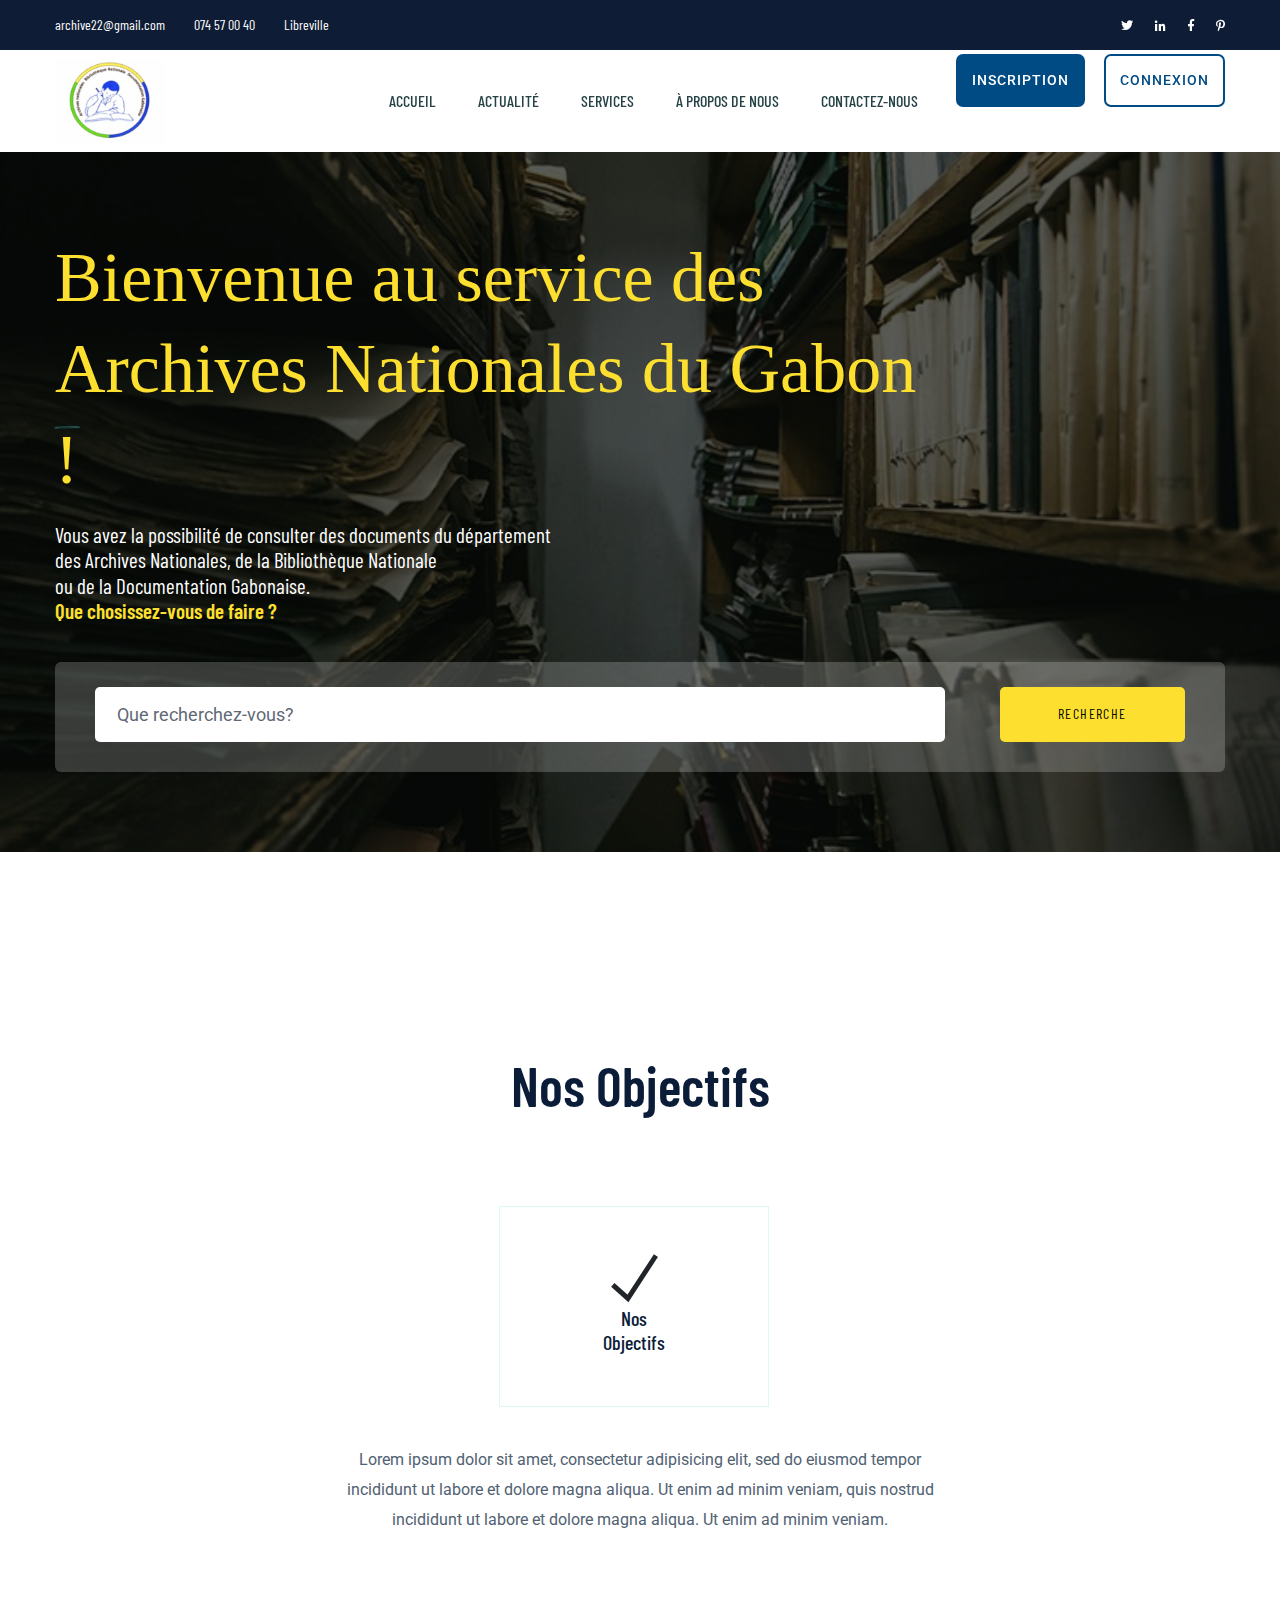
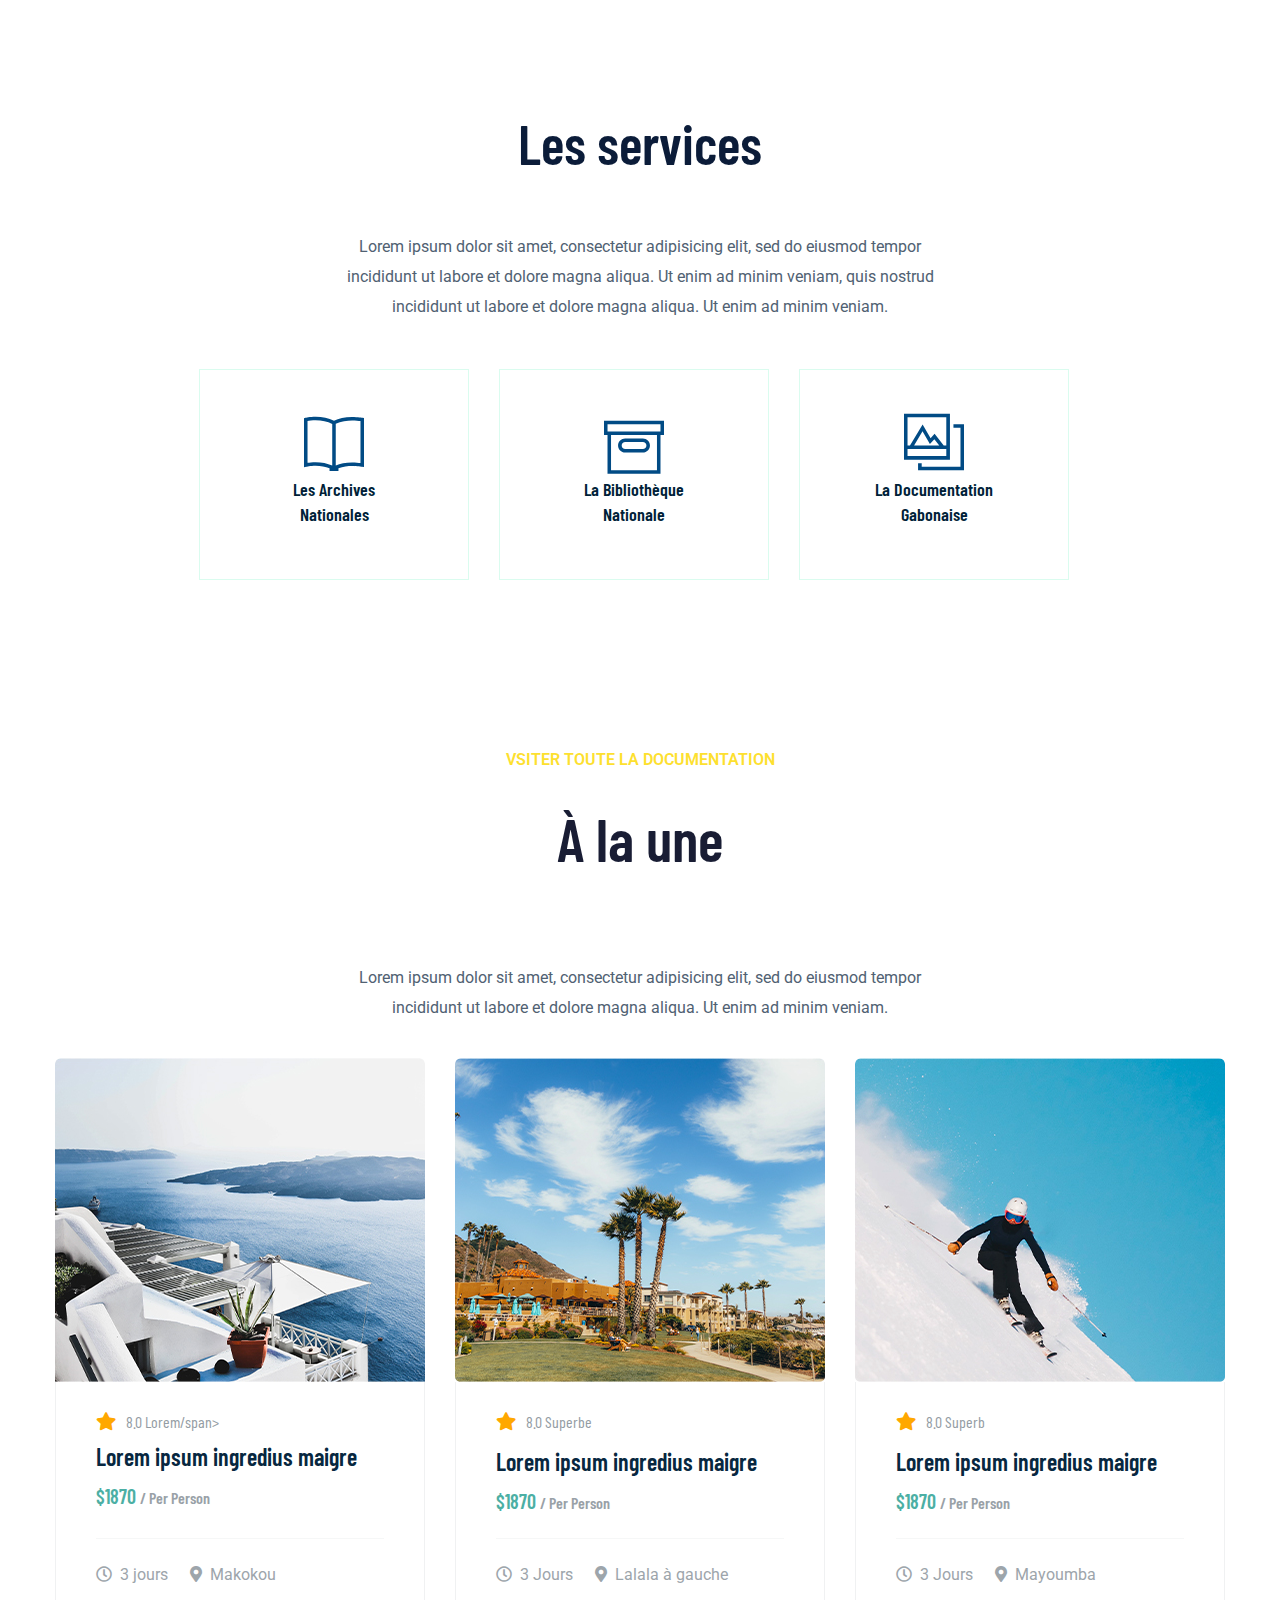
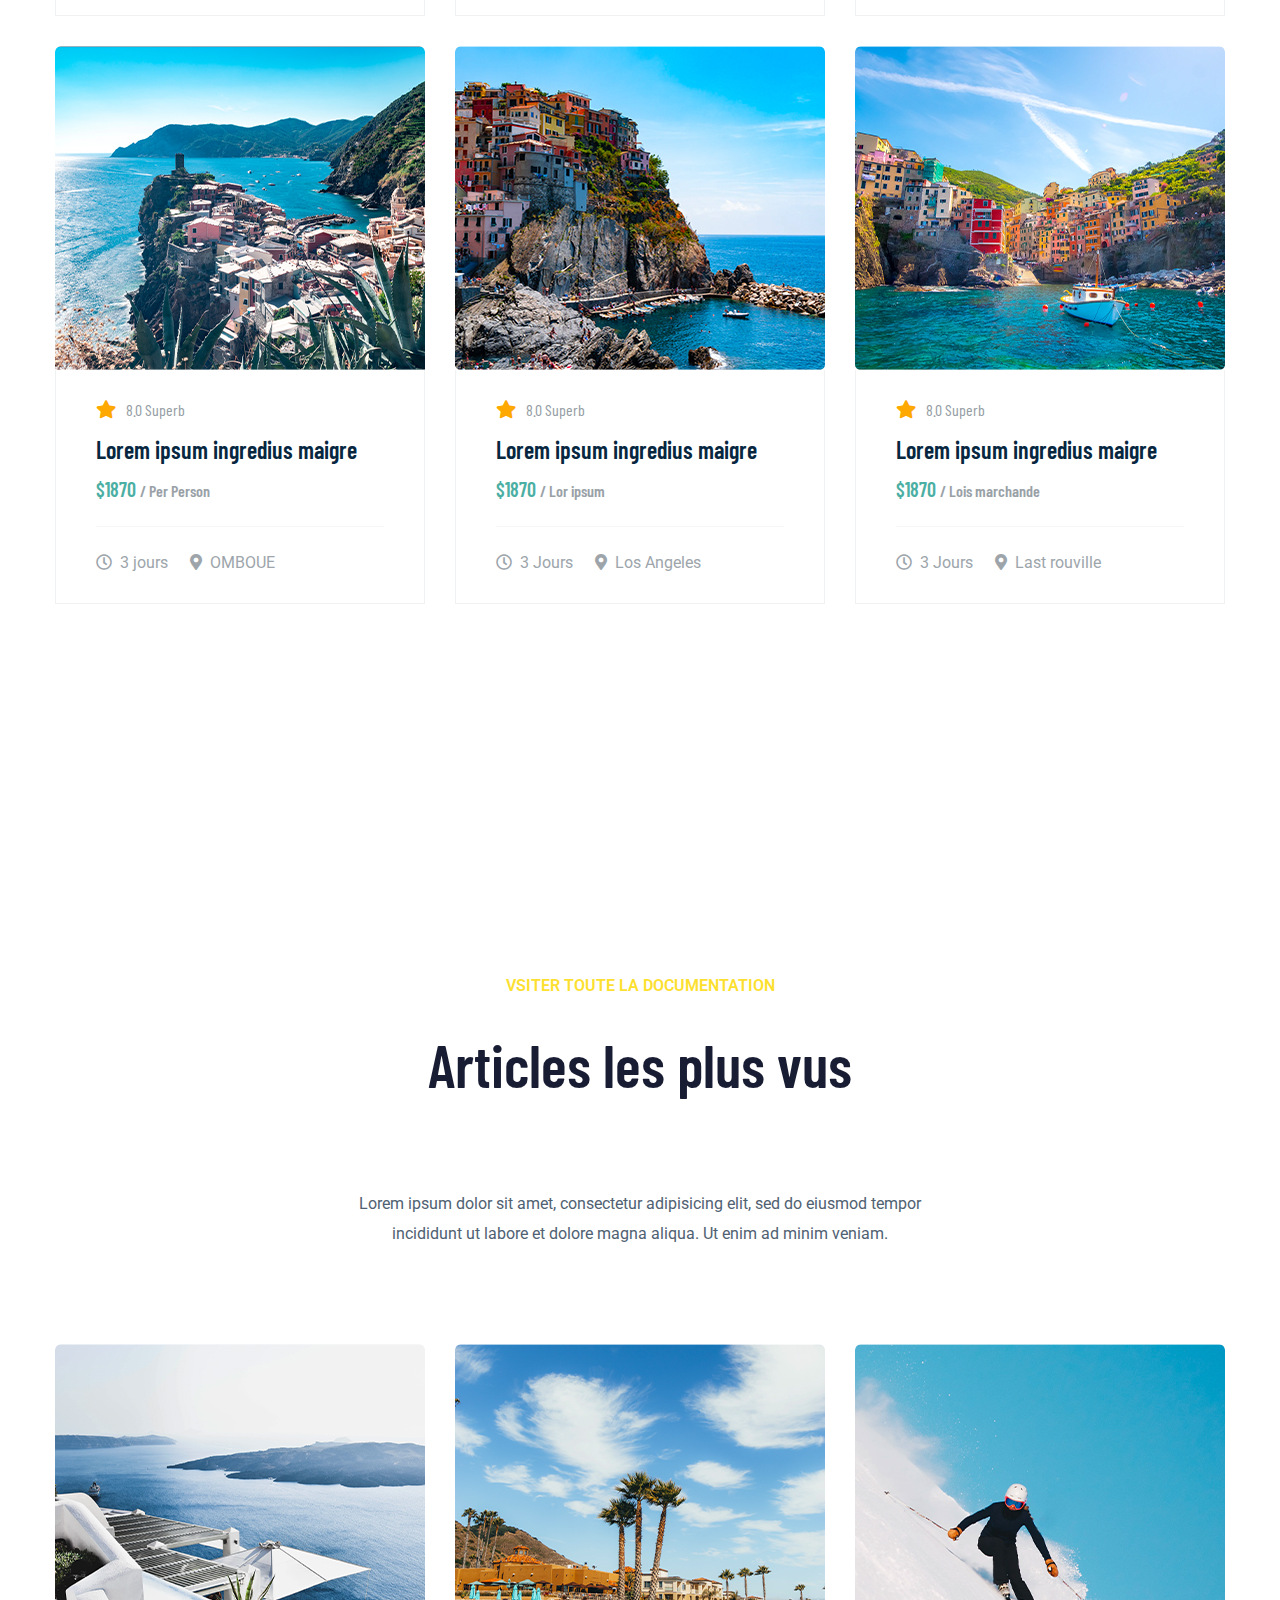
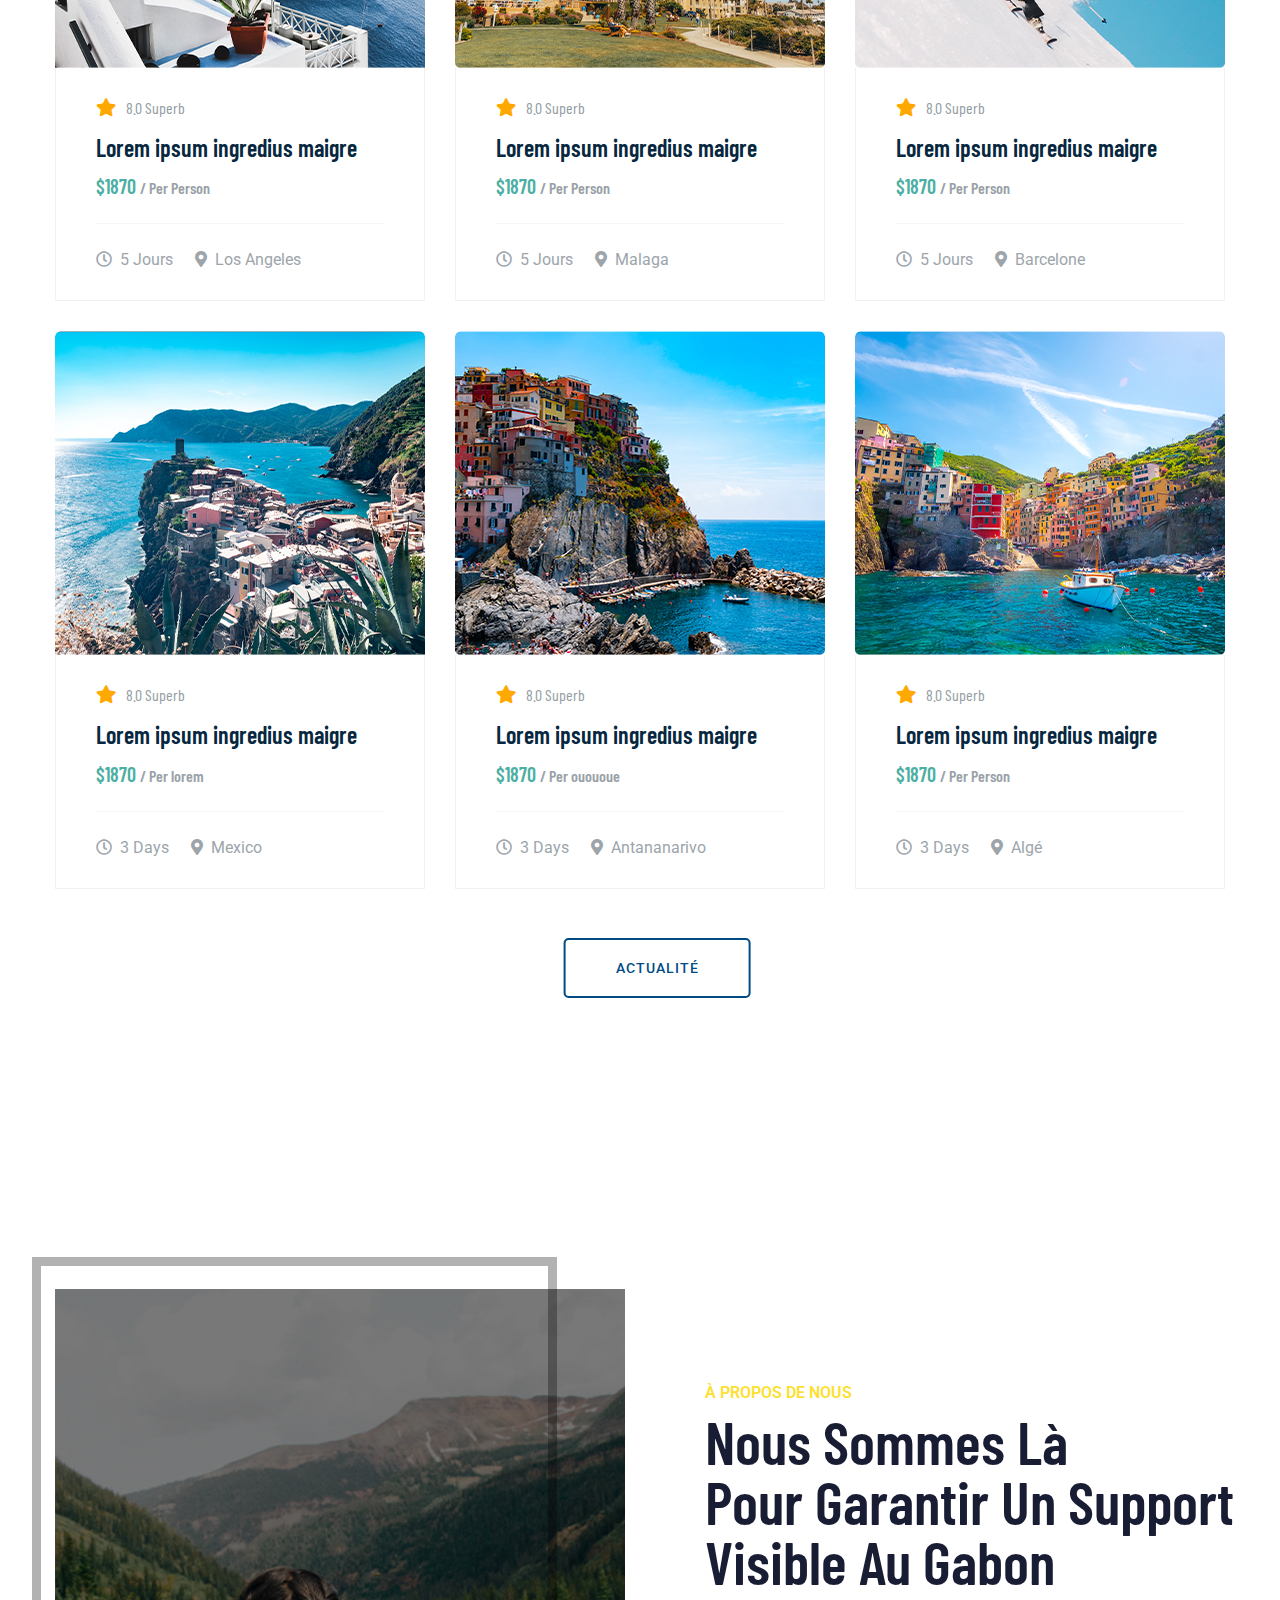
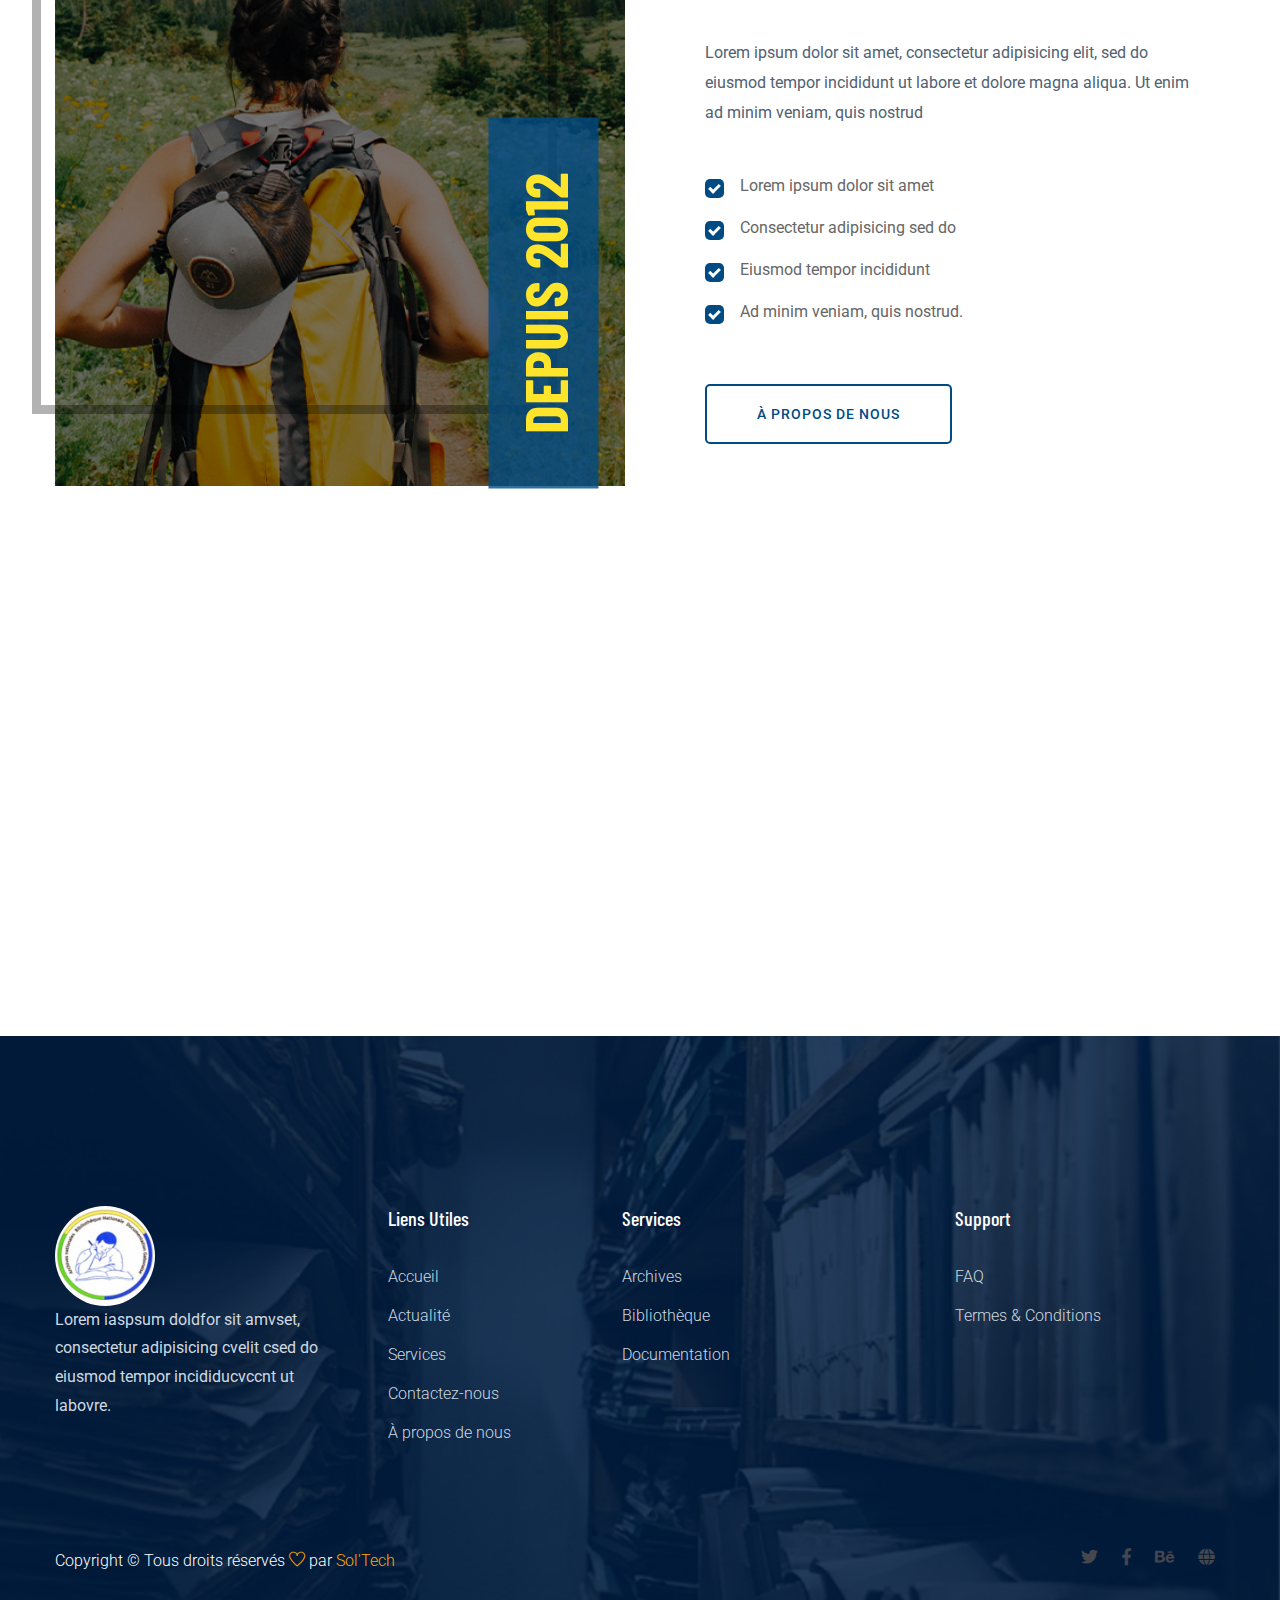
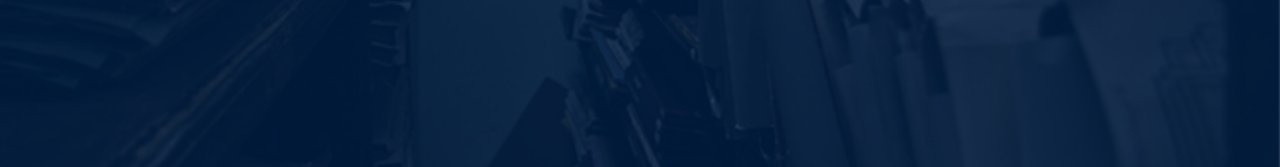
==== index.html @ fb8c4619 "ojectif page connexion et page insscription" ====
<!doctype html>
<html class="no-js" lang="zxx">

<head>
    <meta charset="utf-8">
    <meta http-equiv="x-ua-compatible" content="ie=edge">
    <title>DGABD</title>
    <meta name="description" content="">
    <meta name="viewport" content="width=device-width, initial-scale=1">
    <link rel="manifest" href="site.webmanifest">
    <link rel="shortcut icon" type="image/x-icon" href="assets/img/favicon.ico">

    <!-- CSS here -->
    <link rel="stylesheet" href="assets/css/bootstrap.min.css">
    <link rel="stylesheet" href="assets/css/owl.carousel.min.css">
    <link rel="stylesheet" href="assets/css/flaticon.css">
    <link rel="stylesheet" href="assets/css/slicknav.css">
    <link rel="stylesheet" href="assets/css/animate.min.css">
    <link rel="stylesheet" href="assets/css/magnific-popup.css">
    <link rel="stylesheet" href="assets/css/fontawesome-all.min.css">
    <link rel="stylesheet" href="assets/css/themify-icons.css">
    <link rel="stylesheet" href="assets/css/slick.css">
    <link rel="stylesheet" href="assets/css/nice-select.css">
    <link rel="stylesheet" href="assets/css/style.css">


    <!-- CSS William -->
    <link rel="stylesheet" href="dgabd.css">
</head>

<body>
    <div id="header"></div>



    <main>

        <!-- slider Area Start-->
        <div class="slider-area ">
            <!-- Mobile Menu -->
            <div class="slider-active">
                <div class="single-slider hero-overly  slider-height d-flex align-items-center"
                    data-background="assets/img/service/arc.jpg">
                    <div class="contact-img"></div>
                    <div class="container">
                        <div class="row">
                            <div class="col-xl-9 col-lg-9 col-md-9">
                                <div class="hero__caption  ">
                                    <h1 class='text-header-banner'>Bienvenue au service des  <span>Archives Nationales du Gabon !</span> </h1>
                                    <p style="font-size: 21px;">Vous avez la possibilité de consulter des documents du département <br> des Archives Nationales, de la Bibliothèque Nationale <br> ou de la Documentation Gabonaise. <br> <span style="color: rgb(253, 224, 47); font-weight: 600; ">Que chosissez-vous de faire ?</span> </p>
                                </div>
                            </div>
                        </div>
                        <!-- Search Box -->
                        <div class="row">
                            <div class="col-xl-12">
                                <!-- form -->
                                <form action="#" class="search-box">
                                    <div class="input-form mb-30" id="barderecherche">
                                        <input type="text" placeholder="Que recherchez-vous?">
                                    </div>
                                    <!-- <div class="select-form mb-30">
                                        <div class="select-itms">
                                            <select name="select" id="select1">
                                                <option value="">Où?</option>
                                                <option value="">Archive</option>
                                                <option value="">Bibliothèque</option>
                                                <option value="">Documentation</option>
                                            </select>
                                        </div>
                                    </div> -->
                                    <div class="search-form mb-30">
                                        <a href="#">Recherche</a>
                                    </div>
                                </form>
                            </div>
                        </div>
                    </div>
                </div>
            </div>
        </div>
        <!-- slider Area End-->

        <!-- start objectifs -->
        <div class="our-services servic-padding">
            <h1 style="text-align:center ; font-size: 55px; font-weight: 600;">Nos Objectifs</h1> <br> <br>
            <div class="container services-section">
                <div class="row d-flex justify-contnet-center">

                    <div class="col-xl-3 col-lg-3 col-md-3 col-sm-6 cadreobjectif">
                        <div class="single-services text-center mb-30">
                            <div class="ti-check"  style="font-size: 55px; font-weight: 600;"></span>
                            </div>
                            <div class="objectifs">
                                <h5>Nos<br>Objectifs</h5>
                            </div>
                        </div>
                    </div>
                  
                </div>
            </div>
            <p class="objectif-p-section">
                Lorem ipsum dolor sit amet, consectetur adipisicing elit, sed do eiusmod tempor <br>
                incididunt ut labore et dolore magna aliqua. Ut enim ad minim veniam, quis nostrud <br>
                incididunt ut labore et dolore magna aliqua. Ut enim ad minim veniam.
            </p>
            
        </div>
        <!-- end objectifs -->

        <!-- Our Services Start -->
        <div class="our-services servic-padding">
            <h1 style="text-align:center ; font-size: 55px; font-weight: 600;">Les services</h1> <br> <br>
            <p class="services-p-section">
                Lorem ipsum dolor sit amet, consectetur adipisicing elit, sed do eiusmod tempor <br>
                incididunt ut labore et dolore magna aliqua. Ut enim ad minim veniam, quis nostrud <br>
                incididunt ut labore et dolore magna aliqua. Ut enim ad minim veniam.
            </p>
            <div class="container services-section">
                <div class="row d-flex justify-contnet-center">
                    
                    <div class="col-xl-3 col-lg-3 col-md-3 col-sm-6">
                        <div class="single-services text-center mb-30 ">
                            <div class="services-ion">
                                <span class="ti-book"></span>
                            </div>
                            <div class="services-cap">
                                <h5>Les Archives <br>Nationales</h5>
                            </div>
                        </div>
                    </div>
                    <div class="col-xl-3 col-lg-3 col-md-3 col-sm-6 ">
                        <div class="single-services text-center mb-30">
                            <div class="services-ion">
                                <span class="ti-archive"></span>
                            </div>
                            <div class="services-cap">
                                <h5>La Bibliothèque<br>Nationale</h5>
                            </div>
                        </div>
                    </div>
                    <div class="col-xl-3 col-lg-3 col-md-3 col-sm-6">
                        <div class="single-services text-center mb-30">
                            <div class="services-ion">
                                <span class="ti-gallery"></span>
                            </div>
                            <div class="services-cap">
                                <h5>La Documentation<br>Gabonaise</h5>
                            </div>
                        </div>
                    </div>
                    <!-- <div class="col-xl-3 col-lg-3 col-md-3 col-sm-6">
                        <div class="single-services text-center mb-30">
                            <div class="services-ion">
                                <span class="flaticon-good"></span>
                            </div>
                            <div class="services-cap">
                                <h5>98% Our Travelers<br>are Happy</h5>
                            </div>
                        </div>
                    </div> -->
                </div>
            </div>
        </div>
        <!-- Our Services End -->
        <!-- Favourite Places Start -->
        <div class="favourite-place place-padding">
            <div class="container">
                <!-- Section Tittle -->
                <div class="row">
                    <div class="col-lg-12">
                        <div class="section-tittle text-center">
                            <span style="color:rgb(253, 224, 47) ;font-weight: 600; padding-bottom: 30px;">VSITER TOUTE LA DOCUMENTATION</span>
                            <h2 style="padding-bottom: 0px;">À la une</h2>
                            <p class="services-p-section" style="padding-bottom: 20px;">
                                Lorem ipsum dolor sit amet, consectetur adipisicing elit, sed do eiusmod tempor <br>
                                incididunt ut labore et dolore magna aliqua. Ut enim ad minim veniam.
                            </p>
                        </div>
                    </div>
                </div>
                <div class="row">
                    <div class="col-xl-4 col-lg-4 col-md-6">
                        <div class="single-place mb-30">
                            <div class="place-img">
                                <img src="assets/img/service/services1.jpg" alt="">
                            </div>
                            <div class="place-cap">
                                <div class="place-cap-top">
                                    <span><i class="fas fa-star"></i><span>8.0 Lorem/span> </span>
                                    <h3><a href="#">Lorem ipsum ingredius maigre</a></h3>
                                    <p class="dolor">$1870 <span>/ Per Person</span></p>
                                </div>
                                <div class="place-cap-bottom">
                                    <ul>
                                        <li><i class="far fa-clock"></i>3 jours</li>
                                        <li><i class="fas fa-map-marker-alt"></i>Makokou</li>
                                    </ul>
                                </div>
                            </div>
                        </div>
                    </div>
                    <div class="col-xl-4 col-lg-4 col-md-6">
                        <div class="single-place mb-30">
                            <div class="place-img">
                                <img src="assets/img/service/services2.jpg" alt="">
                            </div>
                            <div class="place-cap">
                                <div class="place-cap-top">
                                    <span><i class="fas fa-star"></i><span>8.0 Superbe</span> </span>
                                    <h3><a href="#">Lorem ipsum ingredius maigre</a></h3>
                                    <p class="dolor">$1870 <span>/ Per Person</span></p>
                                </div>
                                <div class="place-cap-bottom">
                                    <ul>
                                        <li><i class="far fa-clock"></i>3 Jours</li>
                                        <li><i class="fas fa-map-marker-alt"></i>Lalala à gauche</li>
                                    </ul>
                                </div>
                            </div>
                        </div>
                    </div>
                    <div class="col-xl-4 col-lg-4 col-md-6">
                        <div class="single-place mb-30">
                            <div class="place-img">
                                <img src="assets/img/service/services3.jpg" alt="">
                            </div>
                            <div class="place-cap">
                                <div class="place-cap-top">
                                    <span><i class="fas fa-star"></i><span>8.0 Superb</span> </span>
                                    <h3><a href="#">Lorem ipsum ingredius maigre</a></h3>
                                    <p class="dolor">$1870 <span>/ Per Person</span></p>
                                </div>
                                <div class="place-cap-bottom">
                                    <ul>
                                        <li><i class="far fa-clock"></i>3 Jours</li>
                                        <li><i class="fas fa-map-marker-alt"></i>Mayoumba</li>
                                    </ul>
                                </div>
                            </div>
                        </div>
                    </div>
                    <div class="col-xl-4 col-lg-4 col-md-6">
                        <div class="single-place mb-30">
                            <div class="place-img">
                                <img src="assets/img/service/services4.jpg" alt="">
                            </div>
                            <div class="place-cap">
                                <div class="place-cap-top">
                                    <span><i class="fas fa-star"></i><span>8.0 Superb</span> </span>
                                    <h3><a href="#">Lorem ipsum ingredius maigre</a></h3>
                                    <p class="dolor">$1870 <span>/ Per Person</span></p>
                                </div>
                                <div class="place-cap-bottom">
                                    <ul>
                                        <li><i class="far fa-clock"></i>3 jours</li>
                                        <li><i class="fas fa-map-marker-alt"></i>OMBOUE</li>
                                    </ul>
                                </div>
                            </div>
                        </div>
                    </div>
                    <div class="col-xl-4 col-lg-4 col-md-6">
                        <div class="single-place mb-30">
                            <div class="place-img">
                                <img src="assets/img/service/services5.jpg" alt="">
                            </div>
                            <div class="place-cap">
                                <div class="place-cap-top">
                                    <span><i class="fas fa-star"></i><span>8.0 Superb</span> </span>
                                    <h3><a href="#">Lorem ipsum ingredius maigre</a></h3>
                                    <p class="dolor">$1870 <span>/ Lor ipsum</span></p>
                                </div>
                                <div class="place-cap-bottom">
                                    <ul>
                                        <li><i class="far fa-clock"></i>3 Jours</li>
                                        <li><i class="fas fa-map-marker-alt"></i>Los Angeles</li>
                                    </ul>
                                </div>
                            </div>
                        </div>
                    </div>
                    <div class="col-xl-4 col-lg-4 col-md-6">
                        <div class="single-place mb-30">
                            <div class="place-img">
                                <img src="assets/img/service/services6.jpg" alt="">
                            </div>
                            <div class="place-cap">
                                <div class="place-cap-top">
                                    <span><i class="fas fa-star"></i><span>8.0 Superb</span> </span>
                                    <h3><a href="#">Lorem ipsum ingredius maigre</a></h3>
                                    <p class="dolor">$1870 <span>/ Lois marchande</span></p>
                                </div>
                                <div class="place-cap-bottom">
                                    <ul>
                                        <li><i class="far fa-clock"></i>3 Jours</li>
                                        <li><i class="fas fa-map-marker-alt"></i>Last rouville</li>
                                    </ul>
                                </div>
                            </div>
                        </div>
                    </div>
                </div>
            </div>
        </div>
        <!-- Favourite Places End -->
        <!-- Favourite Places Start -->
        <div class="favourite-place place-padding">
            <div class="container">
                <!-- Section Tittle -->
                <div class="row">
                    <div class="col-lg-12">
                        <div class="section-tittle text-center">
                            <span style="color:rgb(253, 224, 47) ; font-weight: 600; padding-bottom: 30px;">VSITER TOUTE LA DOCUMENTATION</span>
                            <h2>Articles les plus vus</h2>
                            <p class="services-p-section" style="padding-bottom: 20px;">
                                Lorem ipsum dolor sit amet, consectetur adipisicing elit, sed do eiusmod tempor <br>
                                incididunt ut labore et dolore magna aliqua. Ut enim ad minim veniam.
                            </p>
                        </div>
                        
                    </div>
                    <a style="transform:translate(280%, 2090%) ;" href="./actualite.html" class="btn border-btn">Actualité</a>
                </div>
                <div class="row">
                    <div class="col-xl-4 col-lg-4 col-md-6">
                        <div class="single-place mb-30">
                            <div class="place-img">
                                <img src="assets/img/service/services1.jpg" alt="">
                            </div>
                            <div class="place-cap">
                                <div class="place-cap-top">
                                    <span><i class="fas fa-star"></i><span>8.0 Superb</span> </span>
                                    <h3><a href="#">Lorem ipsum ingredius maigre</a></h3>
                                    <p class="dolor">$1870 <span>/ Per Person</span></p>
                                </div>
                                <div class="place-cap-bottom">
                                    <ul>
                                        <li><i class="far fa-clock"></i>5 Jours</li>
                                        <li><i class="fas fa-map-marker-alt"></i>Los Angeles</li>
                                    </ul>
                                </div>
                            </div>
                        </div>
                    </div>
                    <div class="col-xl-4 col-lg-4 col-md-6">
                        <div class="single-place mb-30">
                            <div class="place-img">
                                <img src="assets/img/service/services2.jpg" alt="">
                            </div>
                            <div class="place-cap">
                                <div class="place-cap-top">
                                    <span><i class="fas fa-star"></i><span>8.0 Superb</span> </span>
                                    <h3><a href="#">Lorem ipsum ingredius maigre</a></h3>
                                    <p class="dolor">$1870 <span>/ Per Person</span></p>
                                </div>
                                <div class="place-cap-bottom">
                                    <ul>
                                        <li><i class="far fa-clock"></i>5 Jours</li>
                                        <li><i class="fas fa-map-marker-alt"></i>Malaga</li>
                                    </ul>
                                </div>
                            </div>
                        </div>
                    </div>
                    <div class="col-xl-4 col-lg-4 col-md-6">
                        <div class="single-place mb-30">
                            <div class="place-img">
                                <img src="assets/img/service/services3.jpg" alt="">
                            </div>
                            <div class="place-cap">
                                <div class="place-cap-top">
                                    <span><i class="fas fa-star"></i><span>8.0 Superb</span> </span>
                                    <h3><a href="#">Lorem ipsum ingredius maigre</a></h3>
                                    <p class="dolor">$1870 <span>/ Per Person</span></p>
                                </div>
                                <div class="place-cap-bottom">
                                    <ul>
                                        <li><i class="far fa-clock"></i>5 Jours</li>
                                        <li><i class="fas fa-map-marker-alt"></i>Barcelone</li>
                                    </ul>
                                </div>
                            </div>
                        </div>
                    </div>
                    <div class="col-xl-4 col-lg-4 col-md-6">
                        <div class="single-place mb-30">
                            <div class="place-img">
                                <img src="assets/img/service/services4.jpg" alt="">
                            </div>
                            <div class="place-cap">
                                <div class="place-cap-top">
                                    <span><i class="fas fa-star"></i><span>8.0 Superb</span> </span>
                                    <h3><a href="#">Lorem ipsum ingredius maigre</a></h3>
                                    <p class="dolor">$1870 <span>/ Per lorem</span></p>
                                </div>
                                <div class="place-cap-bottom">
                                    <ul>
                                        <li><i class="far fa-clock"></i>3 Days</li>
                                        <li><i class="fas fa-map-marker-alt"></i>Mexico</li>
                                    </ul>
                                </div>
                            </div>
                        </div>
                    </div>
                    <div class="col-xl-4 col-lg-4 col-md-6">
                        <div class="single-place mb-30">
                            <div class="place-img">
                                <img src="assets/img/service/services5.jpg" alt="">
                            </div>
                            <div class="place-cap">
                                <div class="place-cap-top">
                                    <span><i class="fas fa-star"></i><span>8.0 Superb</span> </span>
                                    <h3><a href="#">Lorem ipsum ingredius maigre</a></h3>
                                    <p class="dolor">$1870 <span>/ Per ouououe</span></p>
                                </div>
                                <div class="place-cap-bottom">
                                    <ul>
                                        <li><i class="far fa-clock"></i>3 Days</li>
                                        <li><i class="fas fa-map-marker-alt"></i>Antananarivo</li>
                                    </ul>
                                </div>
                            </div>
                        </div>
                    </div>
                    <div class="col-xl-4 col-lg-4 col-md-6">
                        <div class="single-place mb-30">
                            <div class="place-img">
                                <img src="assets/img/service/services6.jpg" alt="">
                            </div>
                            <div class="place-cap">
                                <div class="place-cap-top">
                                    <span><i class="fas fa-star"></i><span>8.0 Superb</span> </span>
                                    <h3><a href="#">Lorem ipsum ingredius maigre</a></h3>
                                    <p class="dolor">$1870 <span>/ Per Person</span></p>
                                </div>
                                <div class="place-cap-bottom">
                                    <ul>
                                        <li><i class="far fa-clock"></i>3 Days</li>
                                        <li><i class="fas fa-map-marker-alt"></i>Algé</li>
                                    </ul>
                                </div>
                            </div>
                        </div>
                    </div>
                </div>
            </div>
        </div>
        <!-- Favourite Places End -->
        <!-- Support Company Start-->
        <div class="support-company-area support-padding fix">
            
            <div class="container">
                <div class="row align-items-center">
                    <div class="col-xl-6 col-lg-6">
                        <div class="support-location-img mb-50">
                            <div  class="contact-img"></div>
                            <img src="assets/img/service/support-img.jpg" alt="">
                            
                            <div class="support-img-cap">
                                <span>Depuis 2012</span>
                            </div>
                        </div>
                    </div>
                    <div class="col-xl-6 col-lg-6">
                        <div class="right-caption">
                            <!-- Section Tittle -->
                            <div class="section-tittle section-tittle2">
                                <span style="color:rgb(253, 224, 47) ; font-weight: 600;">À propos de Nous</span>
                                <h2>Nous Sommes Là <br>Pour Garantir Un Support Visible Au Gabon</h2>
                            </div>
                            <div class="support-caption">
                                <p>Lorem ipsum dolor sit amet, consectetur adipisicing elit, sed do eiusmod tempor
                                    incididunt ut labore et dolore magna aliqua. Ut enim ad minim veniam, quis nostrud
                                </p>
                                <div class="select-suport-items">
                                    <label class="single-items">Lorem ipsum dolor sit amet
                                        <input type="checkbox" checked="checked active">
                                        <span class="checkmark"></span>
                                    </label>
                                    <label class="single-items">Consectetur adipisicing sed do
                                        <input type="checkbox" checked="checked active">
                                        <span class="checkmark"></span>
                                    </label>
                                    <label class="single-items">Eiusmod tempor incididunt
                                        <input type="checkbox" checked="checked active">
                                        <span class="checkmark"></span>
                                    </label>
                                    <label class="single-items">Ad minim veniam, quis nostrud.
                                        <input type="checkbox" checked="checked active">
                                        <span class="checkmark"></span>
                                    </label>
                                </div>
                                <a href="apropos.html" class="btn border-btn">À propos De Nous</a>
                            </div>
                        </div>
                    </div>
                </div>
            </div>
        </div>
        <!-- Support Company End-->
        <!-- Testimonial Start -->
        <!-- Testimonial Start -->
        <!-- <div class="testimonial-area testimonial-padding" data-background="assets/img/testmonial/testimonial_bg.jpg">
            <div class="container ">
                <div class="row d-flex justify-content-center">
                    <div class="col-xl-11 col-lg-11 col-md-9">
                        <div class="h1-testimonial-active"> -->
        <!-- Single Testimonial -->
        <!-- <div class="single-testimonial text-center"> -->
        <!-- Testimonial Content -->
        <!-- <div class="testimonial-caption ">
                                    <div class="testimonial-top-cap">
                                        <img src="assets/img/icon/testimonial.png" alt="">
                                        <p>Logisti Group is a representative logistics operator providing full range of ser
                                            of customs clearance and transportation worl.</p>
                                    </div> -->
        <!-- founder -->
        <!-- <div class="testimonial-founder d-flex align-items-center justify-content-center">
                                        <div class="founder-img">
                                            <img src="assets/img/testmonial/Homepage_testi.png" alt="">
                                        </div>
                                        <div class="founder-text">
                                            <span>Jessya Inn</span>
                                            <p>Co Founder</p>
                                        </div>
                                    </div>
                                </div>
                            </div> -->
        <!-- Single Testimonial -->
        <!-- <div class="single-testimonial text-center"> -->
        <!-- Testimonial Content -->
        <!-- <div class="testimonial-caption ">
                                    <div class="testimonial-top-cap">
                                        <img src="assets/img/icon/testimonial.png" alt="">
                                        <p>Logisti Group is a representative logistics operator providing full range of ser
                                            of customs clearance and transportation worl.</p>
                                    </div> -->
        <!-- founder -->
        <!-- <div class="testimonial-founder d-flex align-items-center justify-content-center">
                                        <div class="founder-img">
                                            <img src="assets/img/testmonial/Homepage_testi.png" alt="">
                                        </div>
                                        <div class="founder-text">
                                            <span>Jessya Inn</span>
                                            <p>Co Founder</p>
                                        </div>
                                    </div>
                                </div>
                            </div>
                        </div>
                    </div>
                </div>
            </div>
        </div> -->
        <!-- Testimonial End -->
        <!-- Blog Area Start -->
        <div class="home-blog-area section-padding2">
            <div class="container">
                <!-- Section Tittle -->
                <!-- <div class="row">
                    <div class="col-lg-12">
                        <div class="section-tittle text-center">
                            <span>Dernière actus</span>
                            <h2>Actualité</h2>
                        </div>
                    </div>
                </div> -->
                <!-- Favourite Places Start -->
                <!-- <div class="row">
                    <div class="col-xl-4 col-lg-4 col-md-6">
                        <div class="single-place mb-30">
                            <div class="place-img">
                                <img src="assets/img/service/services1.jpg" alt="">
                            </div>
                            <div class="place-cap">
                                <div class="place-cap-top">
                                    <span><i class="fas fa-star"></i><span>8.0 Superb</span> </span>
                                    <h3><a href="#">The Dark Forest Adventure</a></h3>
                                    <p class="dolor">$1870 <span>/ Per Person</span></p>
                                </div>
                                <div class="place-cap-bottom">
                                    <ul>
                                        <li><i class="far fa-clock"></i>3 Days</li>
                                        <li><i class="fas fa-map-marker-alt"></i>Los Angeles</li>
                                    </ul>
                                </div>
                            </div>
                        </div>
                    </div>
                    <div class="col-xl-4 col-lg-4 col-md-6">
                        <div class="single-place mb-30">
                            <div class="place-img">
                                <img src="assets/img/service/services2.jpg" alt="">
                            </div>
                            <div class="place-cap">
                                <div class="place-cap-top">
                                    <span><i class="fas fa-star"></i><span>8.0 Superb</span> </span>
                                    <h3><a href="#">The Dark Forest Adventure</a></h3>
                                    <p class="dolor">$1870 <span>/ Per Person</span></p>
                                </div>
                                <div class="place-cap-bottom">
                                    <ul>
                                        <li><i class="far fa-clock"></i>3 Days</li>
                                        <li><i class="fas fa-map-marker-alt"></i>Los Angeles</li>
                                    </ul>
                                </div>
                            </div>
                        </div>
                    </div>
                    <div class="col-xl-4 col-lg-4 col-md-6">
                        <div class="single-place mb-30">
                            <div class="place-img">
                                <img src="assets/img/service/services3.jpg" alt="">
                            </div>
                            <div class="place-cap">
                                <div class="place-cap-top">
                                    <span><i class="fas fa-star"></i><span>8.0 Superb</span> </span>
                                    <h3><a href="#">The Dark Forest Adventure</a></h3>
                                    <p class="dolor">$1870 <span>/ Per Person</span></p>
                                </div>
                                <div class="place-cap-bottom">
                                    <ul>
                                        <li><i class="far fa-clock"></i>3 Days</li>
                                        <li><i class="fas fa-map-marker-alt"></i>Los Angeles</li>
                                    </ul>
                                </div>
                            </div>
                        </div>
                    </div>
                </div>
            </div> -->
        </div>
        <!-- Favourite Places End -->
        </div>
        </div>
        <!-- Blog Area End -->

    </main>
    <div id="footer"></div>

    <!-- JS here -->

    <!-- All JS Custom Plugins Link Here here -->
    <script src="../element.js"></script>
    <script src="./assets/js/vendor/modernizr-3.5.0.min.js"></script>

    <!-- Jquery, Popper, Bootstrap -->
    <script src="./assets/js/vendor/jquery-1.12.4.min.js"></script>
    <script src="./assets/js/popper.min.js"></script>
    <script src="./assets/js/bootstrap.min.js"></script>
    <!-- Jquery Mobile Menu -->
    <script src="./assets/js/jquery.slicknav.min.js"></script>

    <!-- Jquery Slick , Owl-Carousel Plugins -->
    <script src="./assets/js/owl.carousel.min.js"></script>
    <script src="./assets/js/slick.min.js"></script>
    <!-- One Page, Animated-HeadLin -->
    <script src="./assets/js/wow.min.js"></script>
    <script src="./assets/js/animated.headline.js"></script>
    <script src="./assets/js/jquery.magnific-popup.js"></script>

    <!-- Scrollup, nice-select, sticky -->
    <script src="./assets/js/jquery.scrollUp.min.js"></script>
    <script src="./assets/js/jquery.nice-select.min.js"></script>
    <script src="./assets/js/jquery.sticky.js"></script>

    <!-- contact js -->
    <script src="./assets/js/contact.js"></script>
    <script src="./assets/js/jquery.form.js"></script>
    <script src="./assets/js/jquery.validate.min.js"></script>
    <script src="./assets/js/mail-script.js"></script>
    <script src="./assets/js/jquery.ajaxchimp.min.js"></script>

    <!-- Jquery Plugins, main Jquery -->
    <script src="./assets/js/plugins.js"></script>
    <script src="./assets/js/main.js"></script>

<!-- Code injected by live-server -->
</body>

</html>
---- assets/css/flaticon.css ----
/*
  	Flaticon icon font: Flaticon
  	Creation date: 24/02/2020 10:25
  	*/

@font-face {
  font-family: "Flaticon";
  src: url("../fonts/Flaticon.eot");
  src: url("../fonts/Flaticon.eot?#iefix") format("embedded-opentype"),
       url("../fonts/Flaticon.woff2") format("woff2"),
       url("../fonts/Flaticon.woff") format("woff"),
       url("../fonts/Flaticon.ttf") format("truetype"),
       url("../fonts/Flaticon.svg#Flaticon") format("svg");
  font-weight: normal;
  font-style: normal;
}

@media screen and (-webkit-min-device-pixel-ratio:0) {
  @font-face {
    font-family: "Flaticon";
    src: url("../fonts/Flaticon.svg#Flaticon") format("svg");
  }
}

[class^="flaticon-"]:before, [class*=" flaticon-"]:before,
[class^="flaticon-"]:after, [class*=" flaticon-"]:after {   
  font-family: Flaticon;
font-style: normal;

}

.flaticon-tour:before { content: "\f100"; }
.flaticon-pay:before { content: "\f101"; }
.flaticon-experience:before { content: "\f102"; }
.flaticon-good:before { content: "\f103"; }
.flaticon-quote:before { content: "\f104"; }
.flaticon-arrow:before { content: "\f105"; }
---- assets/css/themify-icons.css ----
@font-face {
	font-family: 'themify';
	src:url('../fonts/themify.eot?-fvbane');


	src:url('../fonts/themify.eot?#iefix-fvbane') format('embedded-opentype'),
		url('../fonts/themify.woff?-fvbane') format('woff'),
		url('../fonts/themify.ttf?-fvbane') format('truetype'),
		url('../fonts/themify.svg?-fvbane#themify') format('svg');
	font-weight: normal;
	font-style: normal;
}

[class^="ti-"], [class*=" ti-"] {
	font-family: 'themify';
	speak: none;
	font-style: normal;
	font-weight: normal;
	font-variant: normal;
	text-transform: none;
	line-height: 1;

	/* Better Font Rendering =========== */
	-webkit-font-smoothing: antialiased;
	-moz-osx-font-smoothing: grayscale;
}

.ti-wand:before {
	content: "\e600";
}
.ti-volume:before {
	content: "\e601";
}
.ti-user:before {
	content: "\e602";
}
.ti-unlock:before {
	content: "\e603";
}
.ti-unlink:before {
	content: "\e604";
}
.ti-trash:before {
	content: "\e605";
}
.ti-thought:before {
	content: "\e606";
}
.ti-target:before {
	content: "\e607";
}
.ti-tag:before {
	content: "\e608";
}
.ti-tablet:before {
	content: "\e609";
}
.ti-star:before {
	content: "\e60a";
}
.ti-spray:before {
	content: "\e60b";
}
.ti-signal:before {
	content: "\e60c";
}
.ti-shopping-cart:before {
	content: "\e60d";
}
.ti-shopping-cart-full:before {
	content: "\e60e";
}
.ti-settings:before {
	content: "\e60f";
}
.ti-search:before {
	content: "\e610";
}
.ti-zoom-in:before {
	content: "\e611";
}
.ti-zoom-out:before {
	content: "\e612";
}
.ti-cut:before {
	content: "\e613";
}
.ti-ruler:before {
	content: "\e614";
}
.ti-ruler-pencil:before {
	content: "\e615";
}
.ti-ruler-alt:before {
	content: "\e616";
}
.ti-bookmark:before {
	content: "\e617";
}
.ti-bookmark-alt:before {
	content: "\e618";
}
.ti-reload:before {
	content: "\e619";
}
.ti-plus:before {
	content: "\e61a";
}
.ti-pin:before {
	content: "\e61b";
}
.ti-pencil:before {
	content: "\e61c";
}
.ti-pencil-alt:before {
	content: "\e61d";
}
.ti-paint-roller:before {
	content: "\e61e";
}
.ti-paint-bucket:before {
	content: "\e61f";
}
.ti-na:before {
	content: "\e620";
}
.ti-mobile:before {
	content: "\e621";
}
.ti-minus:before {
	content: "\e622";
}
.ti-medall:before {
	content: "\e623";
}
.ti-medall-alt:before {
	content: "\e624";
}
.ti-marker:before {
	content: "\e625";
}
.ti-marker-alt:before {
	content: "\e626";
}
.ti-arrow-up:before {
	content: "\e627";
}
.ti-arrow-right:before {
	content: "\e628";
}
.ti-arrow-left:before {
	content: "\e629";
}
.ti-arrow-down:before {
	content: "\e62a";
}
.ti-lock:before {
	content: "\e62b";
}
.ti-location-arrow:before {
	content: "\e62c";
}
.ti-link:before {
	content: "\e62d";
}
.ti-layout:before {
	content: "\e62e";
}
.ti-layers:before {
	content: "\e62f";
}
.ti-layers-alt:before {
	content: "\e630";
}
.ti-key:before {
	content: "\e631";
}
.ti-import:before {
	content: "\e632";
}
.ti-image:before {
	content: "\e633";
}
.ti-heart:before {
	content: "\e634";
}
.ti-heart-broken:before {
	content: "\e635";
}
.ti-hand-stop:before {
	content: "\e636";
}
.ti-hand-open:before {
	content: "\e637";
}
.ti-hand-drag:before {
	content: "\e638";
}
.ti-folder:before {
	content: "\e639";
}
.ti-flag:before {
	content: "\e63a";
}
.ti-flag-alt:before {
	content: "\e63b";
}
.ti-flag-alt-2:before {
	content: "\e63c";
}
.ti-eye:before {
	content: "\e63d";
}
.ti-export:before {
	content: "\e63e";
}
.ti-exchange-vertical:before {
	content: "\e63f";
}
.ti-desktop:before {
	content: "\e640";
}
.ti-cup:before {
	content: "\e641";
}
.ti-crown:before {
	content: "\e642";
}
.ti-comments:before {
	content: "\e643";
}
.ti-comment:before {
	content: "\e644";
}
.ti-comment-alt:before {
	content: "\e645";
}
.ti-close:before {
	content: "\e646";
}
.ti-clip:before {
	content: "\e647";
}
.ti-angle-up:before {
	content: "\e648";
}
.ti-angle-right:before {
	content: "\e649";
}
.ti-angle-left:before {
	content: "\e64a";
}
.ti-angle-down:before {
	content: "\e64b";
}
.ti-check:before {
	content: "\e64c";
}
.ti-check-box:before {
	content: "\e64d";
}
.ti-camera:before {
	content: "\e64e";
}
.ti-announcement:before {
	content: "\e64f";
}
.ti-brush:before {
	content: "\e650";
}
.ti-briefcase:before {
	content: "\e651";
}
.ti-bolt:before {
	content: "\e652";
}
.ti-bolt-alt:before {
	content: "\e653";
}
.ti-blackboard:before {
	content: "\e654";
}
.ti-bag:before {
	content: "\e655";
}
.ti-move:before {
	content: "\e656";
}
.ti-arrows-vertical:before {
	content: "\e657";
}
.ti-arrows-horizontal:before {
	content: "\e658";
}
.ti-fullscreen:before {
	content: "\e659";
}
.ti-arrow-top-right:before {
	content: "\e65a";
}
.ti-arrow-top-left:before {
	content: "\e65b";
}
.ti-arrow-circle-up:before {
	content: "\e65c";
}
.ti-arrow-circle-right:before {
	content: "\e65d";
}
.ti-arrow-circle-left:before {
	content: "\e65e";
}
.ti-arrow-circle-down:before {
	content: "\e65f";
}
.ti-angle-double-up:before {
	content: "\e660";
}
.ti-angle-double-right:before {
	content: "\e661";
}
.ti-angle-double-left:before {
	content: "\e662";
}
.ti-angle-double-down:before {
	content: "\e663";
}
.ti-zip:before {
	content: "\e664";
}
.ti-world:before {
	content: "\e665";
}
.ti-wheelchair:before {
	content: "\e666";
}
.ti-view-list:before {
	content: "\e667";
}
.ti-view-list-alt:before {
	content: "\e668";
}
.ti-view-grid:before {
	content: "\e669";
}
.ti-uppercase:before {
	content: "\e66a";
}
.ti-upload:before {
	content: "\e66b";
}
.ti-underline:before {
	content: "\e66c";
}
.ti-truck:before {
	content: "\e66d";
}
.ti-timer:before {
	content: "\e66e";
}
.ti-ticket:before {
	content: "\e66f";
}
.ti-thumb-up:before {
	content: "\e670";
}
.ti-thumb-down:before {
	content: "\e671";
}
.ti-text:before {
	content: "\e672";
}
.ti-stats-up:before {
	content: "\e673";
}
.ti-stats-down:before {
	content: "\e674";
}
.ti-split-v:before {
	content: "\e675";
}
.ti-split-h:before {
	content: "\e676";
}
.ti-smallcap:before {
	content: "\e677";
}
.ti-shine:before {
	content: "\e678";
}
.ti-shift-right:before {
	content: "\e679";
}
.ti-shift-left:before {
	content: "\e67a";
}
.ti-shield:before {
	content: "\e67b";
}
.ti-notepad:before {
	content: "\e67c";
}
.ti-server:before {
	content: "\e67d";
}
.ti-quote-right:before {
	content: "\e67e";
}
.ti-quote-left:before {
	content: "\e67f";
}
.ti-pulse:before {
	content: "\e680";
}
.ti-printer:before {
	content: "\e681";
}
.ti-power-off:before {
	content: "\e682";
}
.ti-plug:before {
	content: "\e683";
}
.ti-pie-chart:before {
	content: "\e684";
}
.ti-paragraph:before {
	content: "\e685";
}
.ti-panel:before {
	content: "\e686";
}
.ti-package:before {
	content: "\e687";
}
.ti-music:before {
	content: "\e688";
}
.ti-music-alt:before {
	content: "\e689";
}
.ti-mouse:before {
	content: "\e68a";
}
.ti-mouse-alt:before {
	content: "\e68b";
}
.ti-money:before {
	content: "\e68c";
}
.ti-microphone:before {
	content: "\e68d";
}
.ti-menu:before {
	content: "\e68e";
}
.ti-menu-alt:before {
	content: "\e68f";
}
.ti-map:before {
	content: "\e690";
}
.ti-map-alt:before {
	content: "\e691";
}
.ti-loop:before {
	content: "\e692";
}
.ti-location-pin:before {
	content: "\e693";
}
.ti-list:before {
	content: "\e694";
}
.ti-light-bulb:before {
	content: "\e695";
}
.ti-Italic:before {
	content: "\e696";
}
.ti-info:before {
	content: "\e697";
}
.ti-infinite:before {
	content: "\e698";
}
.ti-id-badge:before {
	content: "\e699";
}
.ti-hummer:before {
	content: "\e69a";
}
.ti-home:before {
	content: "\e69b";
}
.ti-help:before {
	content: "\e69c";
}
.ti-headphone:before {
	content: "\e69d";
}
.ti-harddrives:before {
	content: "\e69e";
}
.ti-harddrive:before {
	content: "\e69f";
}
.ti-gift:before {
	content: "\e6a0";
}
.ti-game:before {
	content: "\e6a1";
}
.ti-filter:before {
	content: "\e6a2";
}
.ti-files:before {
	content: "\e6a3";
}
.ti-file:before {
	content: "\e6a4";
}
.ti-eraser:before {
	content: "\e6a5";
}
.ti-envelope:before {
	content: "\e6a6";
}
.ti-download:before {
	content: "\e6a7";
}
.ti-direction:before {
	content: "\e6a8";
}
.ti-direction-alt:before {
	content: "\e6a9";
}
.ti-dashboard:before {
	content: "\e6aa";
}
.ti-control-stop:before {
	content: "\e6ab";
}
.ti-control-shuffle:before {
	content: "\e6ac";
}
.ti-control-play:before {
	content: "\e6ad";
}
.ti-control-pause:before {
	content: "\e6ae";
}
.ti-control-forward:before {
	content: "\e6af";
}
.ti-control-backward:before {
	content: "\e6b0";
}
.ti-cloud:before {
	content: "\e6b1";
}
.ti-cloud-up:before {
	content: "\e6b2";
}
.ti-cloud-down:before {
	content: "\e6b3";
}
.ti-clipboard:before {
	content: "\e6b4";
}
.ti-car:before {
	content: "\e6b5";
}
.ti-calendar:before {
	content: "\e6b6";
}
.ti-book:before {
	content: "\e6b7";
}
.ti-bell:before {
	content: "\e6b8";
}
.ti-basketball:before {
	content: "\e6b9";
}
.ti-bar-chart:before {
	content: "\e6ba";
}
.ti-bar-chart-alt:before {
	content: "\e6bb";
}
.ti-back-right:before {
	content: "\e6bc";
}
.ti-back-left:before {
	content: "\e6bd";
}
.ti-arrows-corner:before {
	content: "\e6be";
}
.ti-archive:before {
	content: "\e6bf";
}
.ti-anchor:before {
	content: "\e6c0";
}
.ti-align-right:before {
	content: "\e6c1";
}
.ti-align-left:before {
	content: "\e6c2";
}
.ti-align-justify:before {
	content: "\e6c3";
}
.ti-align-center:before {
	content: "\e6c4";
}
.ti-alert:before {
	content: "\e6c5";
}
.ti-alarm-clock:before {
	content: "\e6c6";
}
.ti-agenda:before {
	content: "\e6c7";
}
.ti-write:before {
	content: "\e6c8";
}
.ti-window:before {
	content: "\e6c9";
}
.ti-widgetized:before {
	content: "\e6ca";
}
.ti-widget:before {
	content: "\e6cb";
}
.ti-widget-alt:before {
	content: "\e6cc";
}
.ti-wallet:before {
	content: "\e6cd";
}
.ti-video-clapper:before {
	content: "\e6ce";
}
.ti-video-camera:before {
	content: "\e6cf";
}
.ti-vector:before {
	content: "\e6d0";
}
.ti-themify-logo:before {
	content: "\e6d1";
}
.ti-themify-favicon:before {
	content: "\e6d2";
}
.ti-themify-favicon-alt:before {
	content: "\e6d3";
}
.ti-support:before {
	content: "\e6d4";
}
.ti-stamp:before {
	content: "\e6d5";
}
.ti-split-v-alt:before {
	content: "\e6d6";
}
.ti-slice:before {
	content: "\e6d7";
}
.ti-shortcode:before {
	content: "\e6d8";
}
.ti-shift-right-alt:before {
	content: "\e6d9";
}
.ti-shift-left-alt:before {
	content: "\e6da";
}
.ti-ruler-alt-2:before {
	content: "\e6db";
}
.ti-receipt:before {
	content: "\e6dc";
}
.ti-pin2:before {
	content: "\e6dd";
}
.ti-pin-alt:before {
	content: "\e6de";
}
.ti-pencil-alt2:before {
	content: "\e6df";
}
.ti-palette:before {
	content: "\e6e0";
}
.ti-more:before {
	content: "\e6e1";
}
.ti-more-alt:before {
	content: "\e6e2";
}
.ti-microphone-alt:before {
	content: "\e6e3";
}
.ti-magnet:before {
	content: "\e6e4";
}
.ti-line-double:before {
	content: "\e6e5";
}
.ti-line-dotted:before {
	content: "\e6e6";
}
.ti-line-dashed:before {
	content: "\e6e7";
}
.ti-layout-width-full:before {
	content: "\e6e8";
}
.ti-layout-width-default:before {
	content: "\e6e9";
}
.ti-layout-width-default-alt:before {
	content: "\e6ea";
}
.ti-layout-tab:before {
	content: "\e6eb";
}
.ti-layout-tab-window:before {
	content: "\e6ec";
}
.ti-layout-tab-v:before {
	content: "\e6ed";
}
.ti-layout-tab-min:before {
	content: "\e6ee";
}
.ti-layout-slider:before {
	content: "\e6ef";
}
.ti-layout-slider-alt:before {
	content: "\e6f0";
}
.ti-layout-sidebar-right:before {
	content: "\e6f1";
}
.ti-layout-sidebar-none:before {
	content: "\e6f2";
}
.ti-layout-sidebar-left:before {
	content: "\e6f3";
}
.ti-layout-placeholder:before {
	content: "\e6f4";
}
.ti-layout-menu:before {
	content: "\e6f5";
}
.ti-layout-menu-v:before {
	content: "\e6f6";
}
.ti-layout-menu-separated:before {
	content: "\e6f7";
}
.ti-layout-menu-full:before {
	content: "\e6f8";
}
.ti-layout-media-right-alt:before {
	content: "\e6f9";
}
.ti-layout-media-right:before {
	content: "\e6fa";
}
.ti-layout-media-overlay:before {
	content: "\e6fb";
}
.ti-layout-media-overlay-alt:before {
	content: "\e6fc";
}
.ti-layout-media-overlay-alt-2:before {
	content: "\e6fd";
}
.ti-layout-media-left-alt:before {
	content: "\e6fe";
}
.ti-layout-media-left:before {
	content: "\e6ff";
}
.ti-layout-media-center-alt:before {
	content: "\e700";
}
.ti-layout-media-center:before {
	content: "\e701";
}
.ti-layout-list-thumb:before {
	content: "\e702";
}
.ti-layout-list-thumb-alt:before {
	content: "\e703";
}
.ti-layout-list-post:before {
	content: "\e704";
}
.ti-layout-list-large-image:before {
	content: "\e705";
}
.ti-layout-line-solid:before {
	content: "\e706";
}
.ti-layout-grid4:before {
	content: "\e707";
}
.ti-layout-grid3:before {
	content: "\e708";
}
.ti-layout-grid2:before {
	content: "\e709";
}
.ti-layout-grid2-thumb:before {
	content: "\e70a";
}
.ti-layout-cta-right:before {
	content: "\e70b";
}
.ti-layout-cta-left:before {
	content: "\e70c";
}
.ti-layout-cta-center:before {
	content: "\e70d";
}
.ti-layout-cta-btn-right:before {
	content: "\e70e";
}
.ti-layout-cta-btn-left:before {
	content: "\e70f";
}
.ti-layout-column4:before {
	content: "\e710";
}
.ti-layout-column3:before {
	content: "\e711";
}
.ti-layout-column2:before {
	content: "\e712";
}
.ti-layout-accordion-separated:before {
	content: "\e713";
}
.ti-layout-accordion-merged:before {
	content: "\e714";
}
.ti-layout-accordion-list:before {
	content: "\e715";
}
.ti-ink-pen:before {
	content: "\e716";
}
.ti-info-alt:before {
	content: "\e717";
}
.ti-help-alt:before {
	content: "\e718";
}
.ti-headphone-alt:before {
	content: "\e719";
}
.ti-hand-point-up:before {
	content: "\e71a";
}
.ti-hand-point-right:before {
	content: "\e71b";
}
.ti-hand-point-left:before {
	content: "\e71c";
}
.ti-hand-point-down:before {
	content: "\e71d";
}
.ti-gallery:before {
	content: "\e71e";
}
.ti-face-smile:before {
	content: "\e71f";
}
.ti-face-sad:before {
	content: "\e720";
}
.ti-credit-card:before {
	content: "\e721";
}
.ti-control-skip-forward:before {
	content: "\e722";
}
.ti-control-skip-backward:before {
	content: "\e723";
}
.ti-control-record:before {
	content: "\e724";
}
.ti-control-eject:before {
	content: "\e725";
}
.ti-comments-smiley:before {
	content: "\e726";
}
.ti-brush-alt:before {
	content: "\e727";
}
.ti-youtube:before {
	content: "\e728";
}
.ti-vimeo:before {
	content: "\e729";
}
.ti-twitter:before {
	content: "\e72a";
}
.ti-time:before {
	content: "\e72b";
}
.ti-tumblr:before {
	content: "\e72c";
}
.ti-skype:before {
	content: "\e72d";
}
.ti-share:before {
	content: "\e72e";
}
.ti-share-alt:before {
	content: "\e72f";
}
.ti-rocket:before {
	content: "\e730";
}
.ti-pinterest:before {
	content: "\e731";
}
.ti-new-window:before {
	content: "\e732";
}
.ti-microsoft:before {
	content: "\e733";
}
.ti-list-ol:before {
	content: "\e734";
}
.ti-linkedin:before {
	content: "\e735";
}
.ti-layout-sidebar-2:before {
	content: "\e736";
}
.ti-layout-grid4-alt:before {
	content: "\e737";
}
.ti-layout-grid3-alt:before {
	content: "\e738";
}
.ti-layout-grid2-alt:before {
	content: "\e739";
}
.ti-layout-column4-alt:before {
	content: "\e73a";
}
.ti-layout-column3-alt:before {
	content: "\e73b";
}
.ti-layout-column2-alt:before {
	content: "\e73c";
}
.ti-instagram:before {
	content: "\e73d";
}
.ti-google:before {
	content: "\e73e";
}
.ti-github:before {
	content: "\e73f";
}
.ti-flickr:before {
	content: "\e740";
}
.ti-facebook:before {
	content: "\e741";
}
.ti-dropbox:before {
	content: "\e742";
}
.ti-dribbble:before {
	content: "\e743";
}
.ti-apple:before {
	content: "\e744";
}
.ti-android:before {
	content: "\e745";
}
.ti-save:before {
	content: "\e746";
}
.ti-save-alt:before {
	content: "\e747";
}
.ti-yahoo:before {
	content: "\e748";
}
.ti-wordpress:before {
	content: "\e749";
}
.ti-vimeo-alt:before {
	content: "\e74a";
}
.ti-twitter-alt:before {
	content: "\e74b";
}
.ti-tumblr-alt:before {
	content: "\e74c";
}
.ti-trello:before {
	content: "\e74d";
}
.ti-stack-overflow:before {
	content: "\e74e";
}
.ti-soundcloud:before {
	content: "\e74f";
}
.ti-sharethis:before {
	content: "\e750";
}
.ti-sharethis-alt:before {
	content: "\e751";
}
.ti-reddit:before {
	content: "\e752";
}
.ti-pinterest-alt:before {
	content: "\e753";
}
.ti-microsoft-alt:before {
	content: "\e754";
}
.ti-linux:before {
	content: "\e755";
}
.ti-jsfiddle:before {
	content: "\e756";
}
.ti-joomla:before {
	content: "\e757";
}
.ti-html5:before {
	content: "\e758";
}
.ti-flickr-alt:before {
	content: "\e759";
}
.ti-email:before {
	content: "\e75a";
}
.ti-drupal:before {
	content: "\e75b";
}
.ti-dropbox-alt:before {
	content: "\e75c";
}
.ti-css3:before {
	content: "\e75d";
}
.ti-rss:before {
	content: "\e75e";
}
.ti-rss-alt:before {
	content: "\e75f";
}
---- assets/css/nice-select.css ----
.nice-select {
  -webkit-tap-highlight-color: transparent;
  background-color: #fff;
  border-radius: 5px;
  border: solid 1px #e8e8e8;
  box-sizing: border-box;
  clear: both;
  cursor: pointer;
  display: block;
  float: left;
  font-family: inherit;
  font-size: 14px;
  font-weight: normal;
  height: 42px;
  line-height: 40px;
  outline: none;
  padding-left: 18px;
  padding-right: 30px;
  position: relative;
  text-align: left !important;
  -webkit-transition: all 0.2s ease-in-out;
  transition: all 0.2s ease-in-out;
  -webkit-user-select: none;
     -moz-user-select: none;
      -ms-user-select: none;
          user-select: none;
  white-space: nowrap;
  width: auto; }
  .nice-select:hover {
    border-color: #dbdbdb; }
  .nice-select:active, .nice-select.open, .nice-select:focus {
    border-color: #999; }
  .nice-select:after {
    border-bottom: 2px solid #999;
    border-right: 2px solid #999;
    content: '';
    display: block;
    height: 5px;
    margin-top: -4px;
    pointer-events: none;
    position: absolute;
    right: 12px;
    top: 50%;
    -webkit-transform-origin: 66% 66%;
        -ms-transform-origin: 66% 66%;
            transform-origin: 66% 66%;
    -webkit-transform: rotate(45deg);
        -ms-transform: rotate(45deg);
            transform: rotate(45deg);
    -webkit-transition: all 0.15s ease-in-out;
    transition: all 0.15s ease-in-out;
    width: 5px; }
  .nice-select.open:after {
    -webkit-transform: rotate(-135deg);
        -ms-transform: rotate(-135deg);
            transform: rotate(-135deg); }
  .nice-select.open .list {
    opacity: 1;
    pointer-events: auto;
    -webkit-transform: scale(1) translateY(0);
        -ms-transform: scale(1) translateY(0);
            transform: scale(1) translateY(0); }
  .nice-select.disabled {
    border-color: #ededed;
    color: #999;
    pointer-events: none; }
    .nice-select.disabled:after {
      border-color: #cccccc; }
  .nice-select.wide {
    width: 100%; }
    .nice-select.wide .list {
      left: 0 !important;
      right: 0 !important; }
  .nice-select.right {
    float: right; }
    .nice-select.right .list {
      left: auto;
      right: 0; }
  .nice-select.small {
    font-size: 12px;
    height: 36px;
    line-height: 34px; }
    .nice-select.small:after {
      height: 4px;
      width: 4px; }
    .nice-select.small .option {
      line-height: 34px;
      min-height: 34px; }
  .nice-select .list {
    background-color: #fff;
    border-radius: 5px;
    box-shadow: 0 0 0 1px rgba(68, 68, 68, 0.11);
    box-sizing: border-box;
    margin-top: 4px;
    opacity: 0;
    overflow: hidden;
    padding: 0;
    pointer-events: none;
    position: absolute;
    top: 100%;
    left: 0;
    -webkit-transform-origin: 50% 0;
        -ms-transform-origin: 50% 0;
            transform-origin: 50% 0;
    -webkit-transform: scale(0.75) translateY(-21px);
        -ms-transform: scale(0.75) translateY(-21px);
            transform: scale(0.75) translateY(-21px);
    -webkit-transition: all 0.2s cubic-bezier(0.5, 0, 0, 1.25), opacity 0.15s ease-out;
    transition: all 0.2s cubic-bezier(0.5, 0, 0, 1.25), opacity 0.15s ease-out;
    z-index: 9; }
    .nice-select .list:hover .option:not(:hover) {
      background-color: transparent !important; }
  .nice-select .option {
    cursor: pointer;
    font-weight: 400;
    line-height: 40px;
    list-style: none;
    min-height: 40px;
    outline: none;
    padding-left: 18px;
    padding-right: 29px;
    text-align: left;
    -webkit-transition: all 0.2s;
    transition: all 0.2s; }
    .nice-select .option:hover, .nice-select .option.focus, .nice-select .option.selected.focus {
      background-color: #f6f6f6; }
    .nice-select .option.selected {
      font-weight: bold; }
    .nice-select .option.disabled {
      background-color: transparent;
      color: #999;
      cursor: default; }

.no-csspointerevents .nice-select .list {
  display: none; }

.no-csspointerevents .nice-select.open .list {
  display: block; }
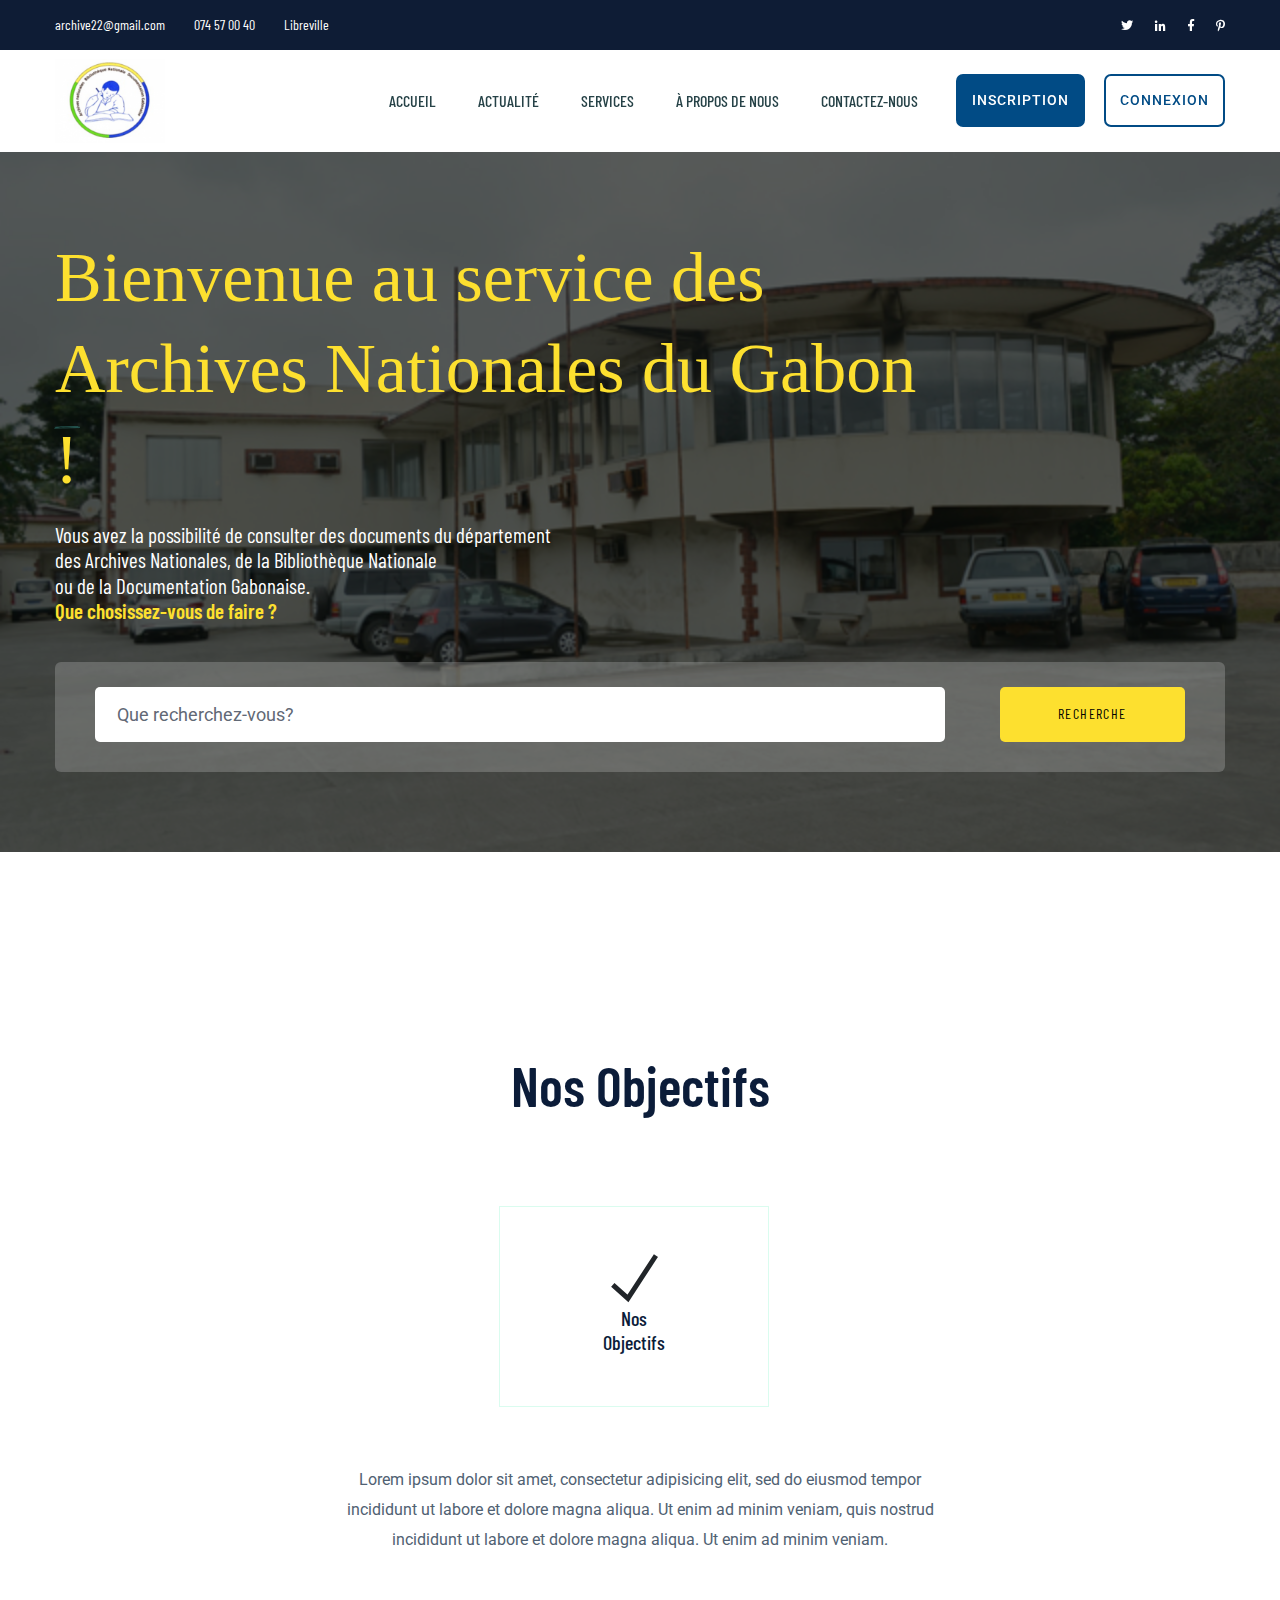
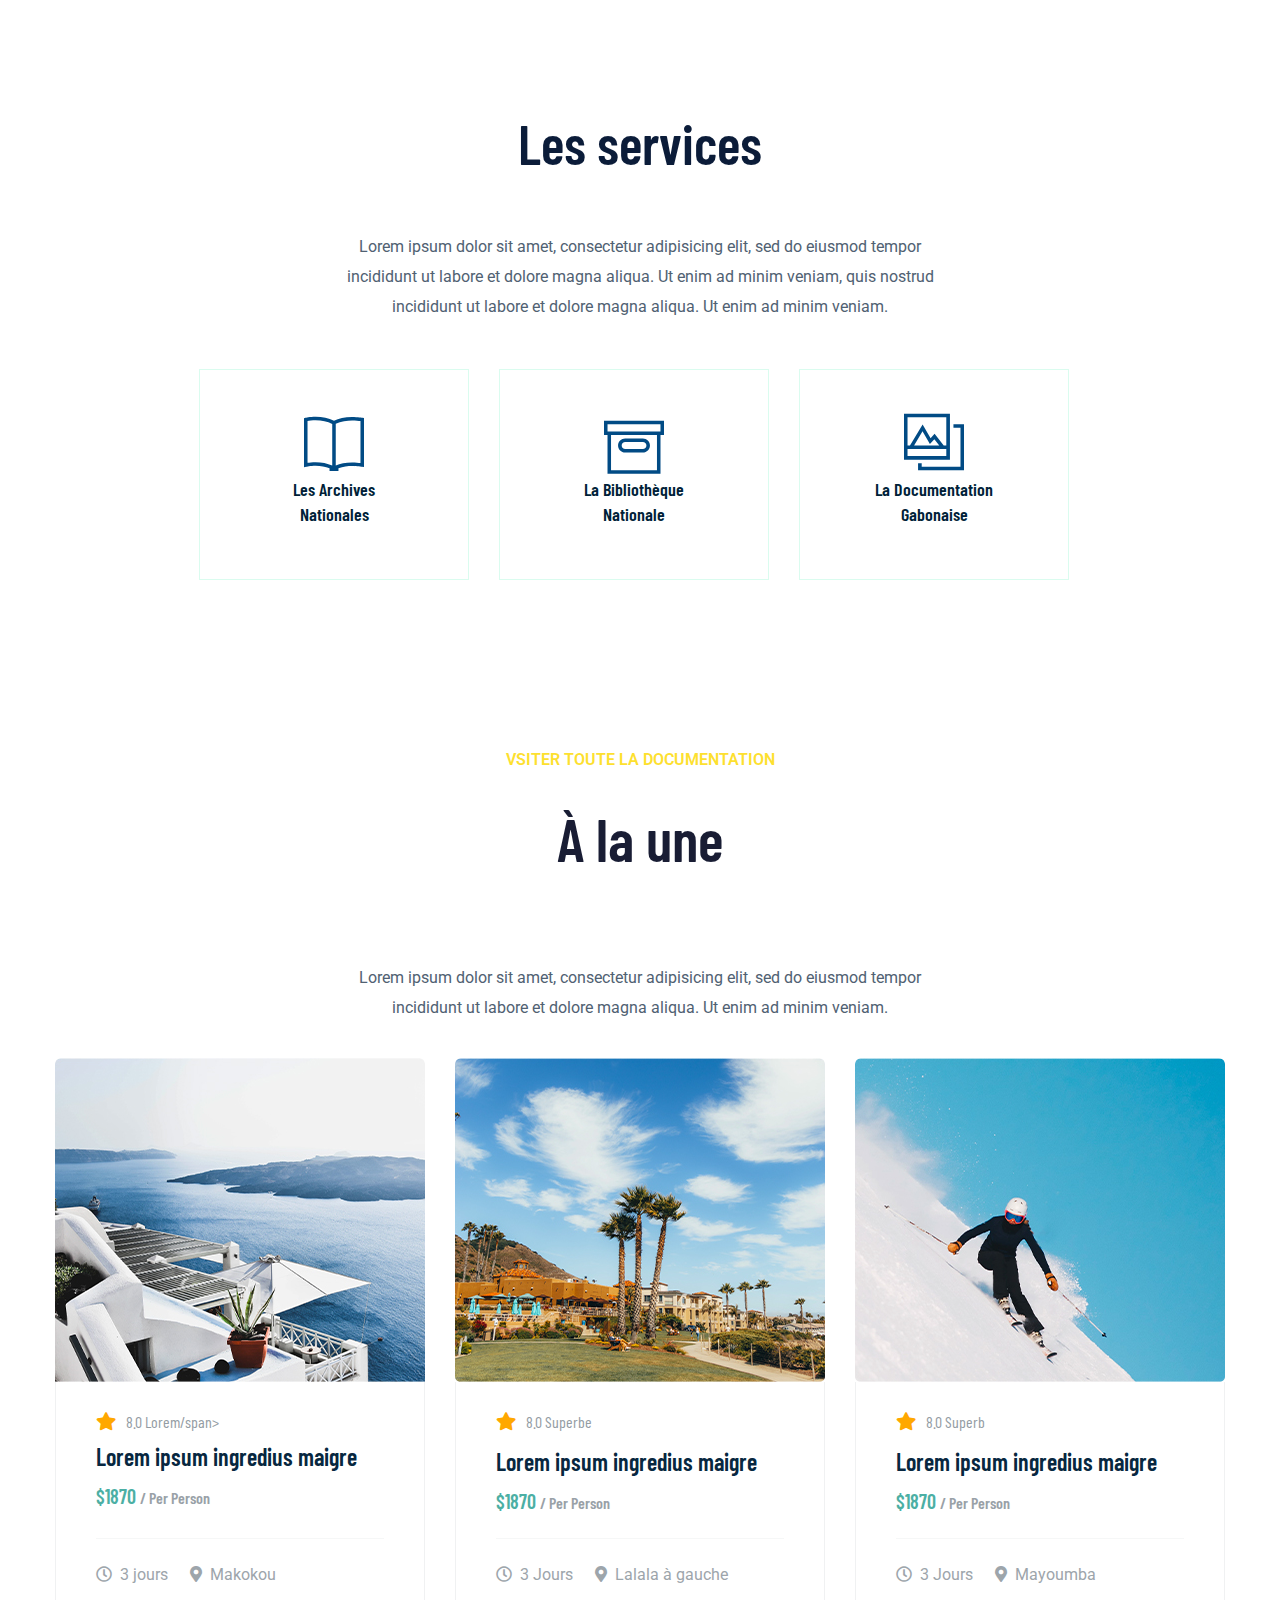
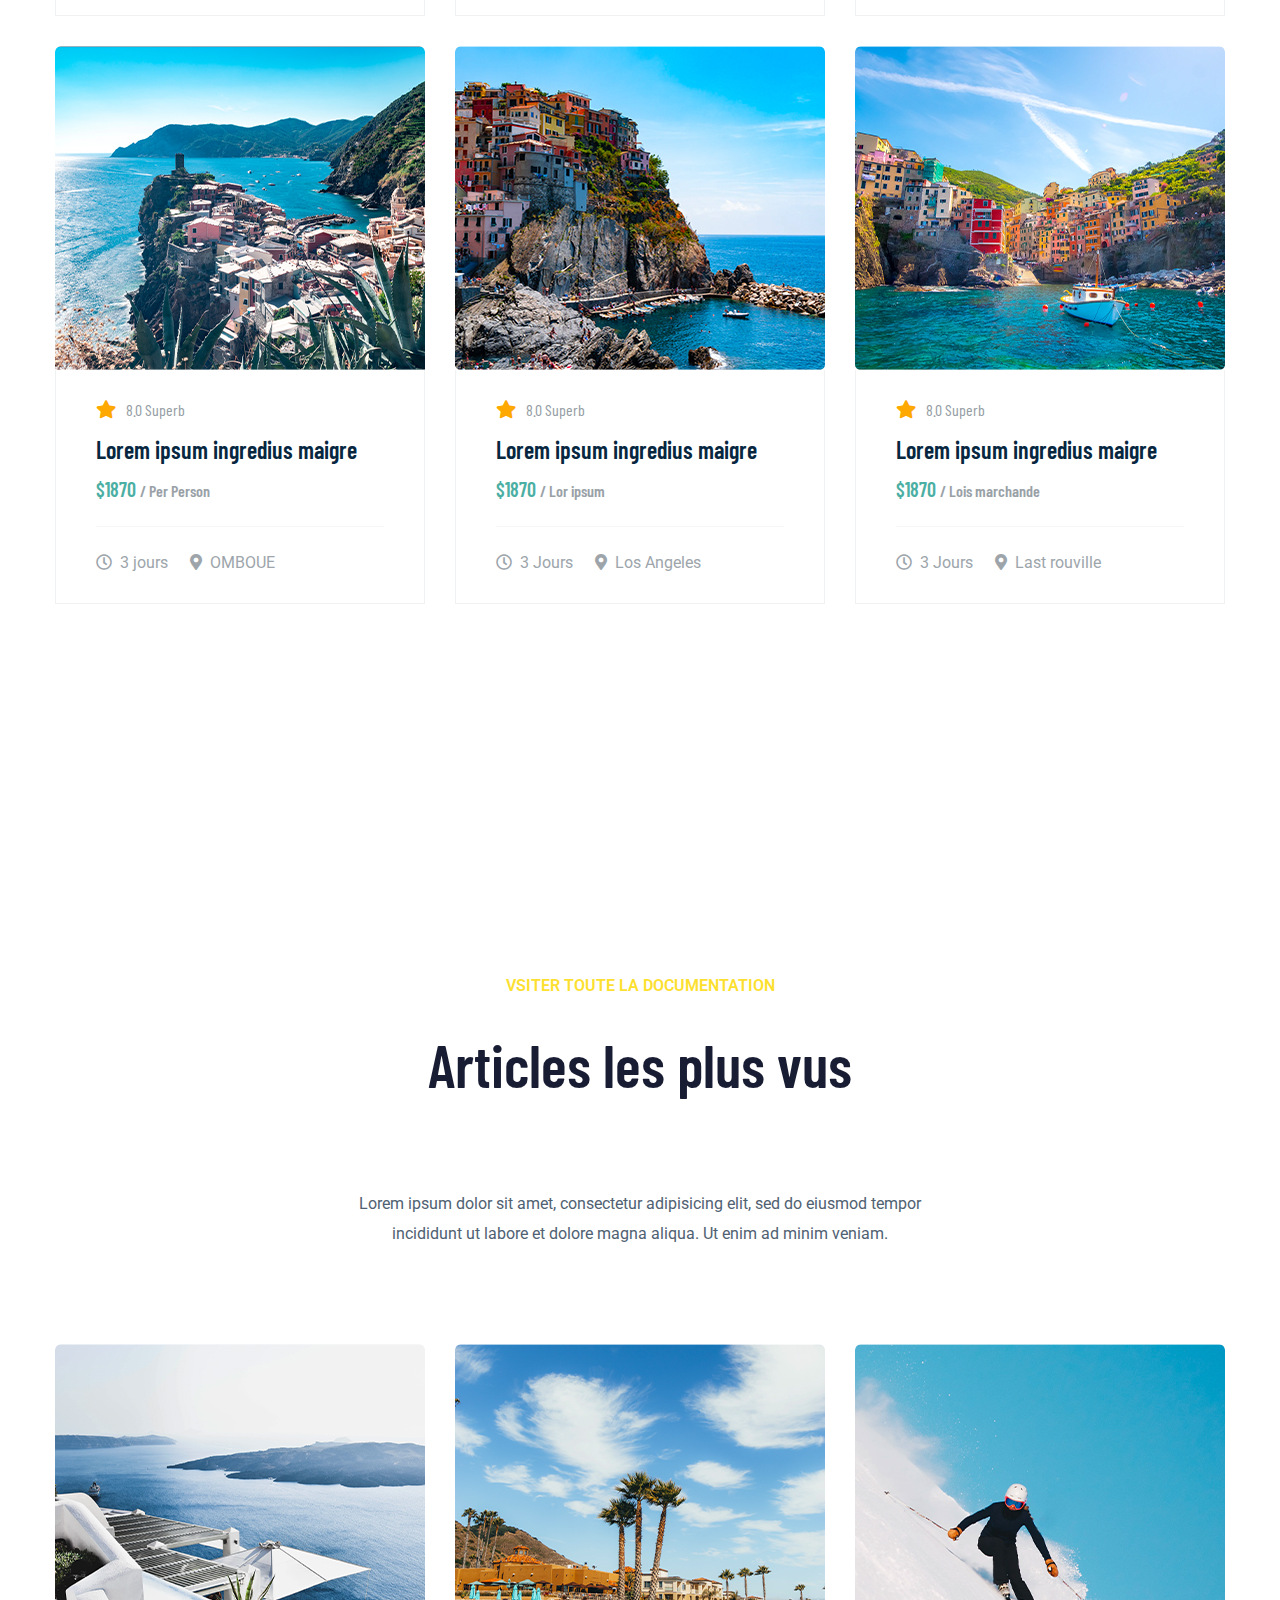
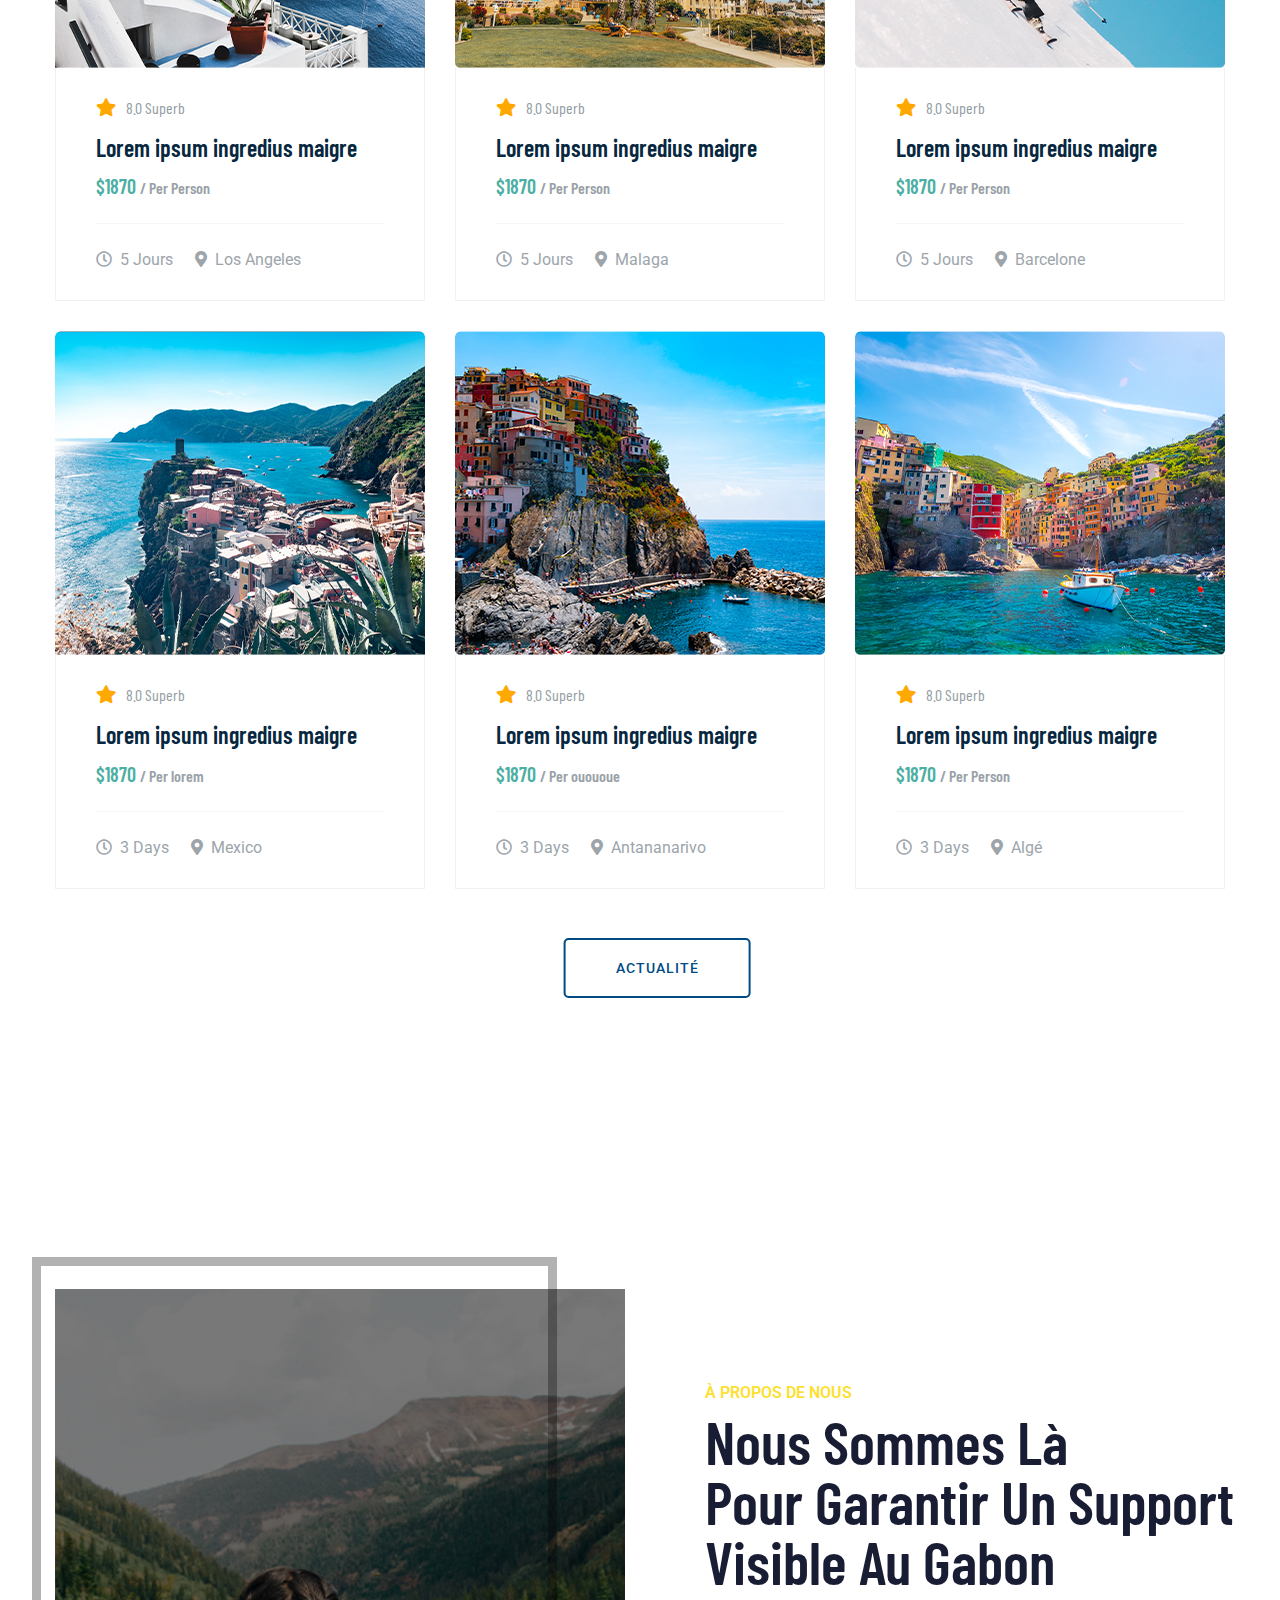
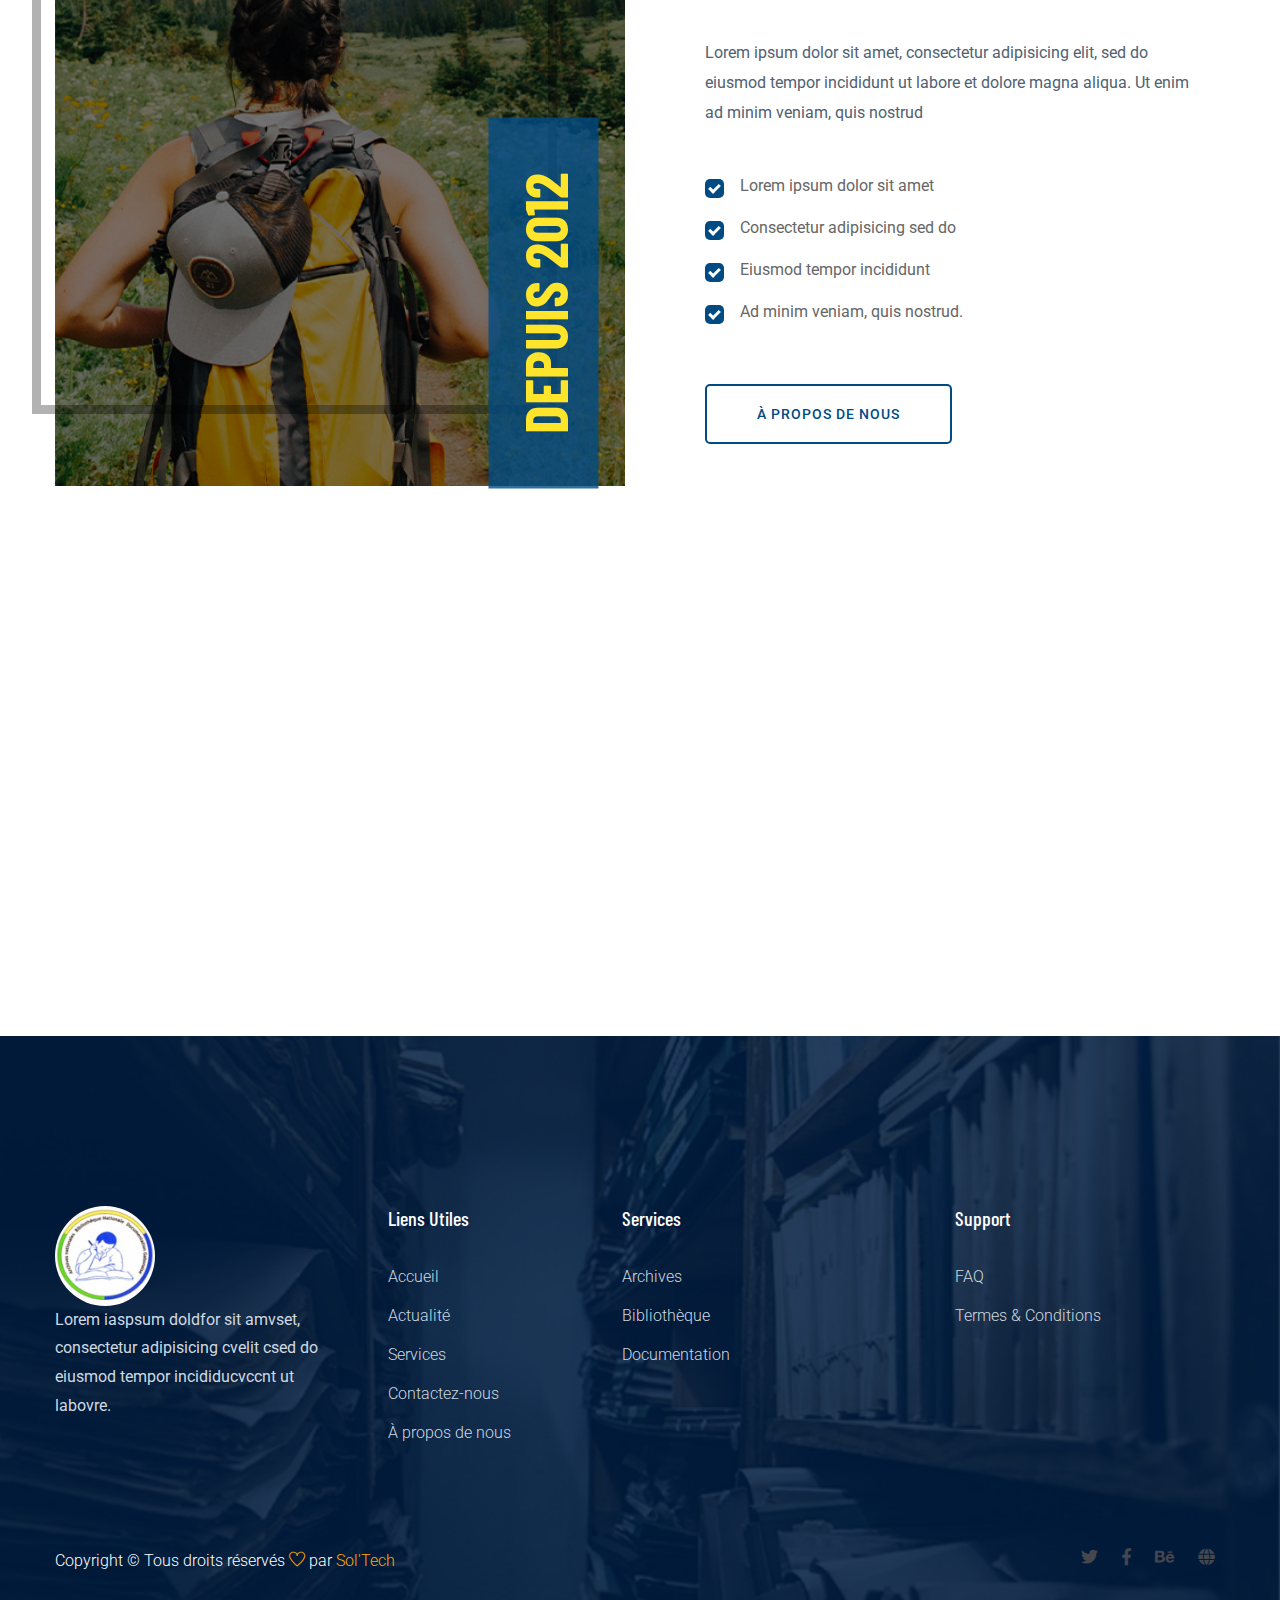
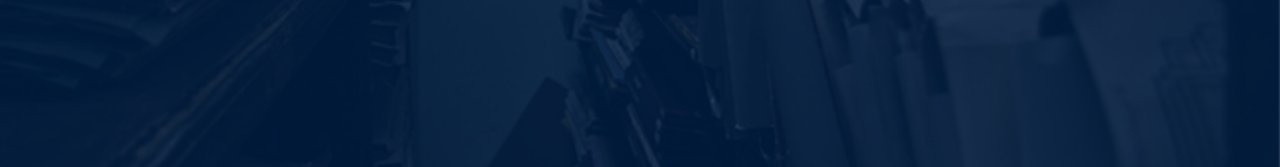
==== commit a537f3bf: "disposition du pargraph objectif par rapport à son paragraph" ====
--- a/index.html
+++ b/index.html
@@ -41,7 +41,7 @@
             <!-- Mobile Menu -->
             <div class="slider-active">
                 <div class="single-slider hero-overly  slider-height d-flex align-items-center"
-                    data-background="assets/img/service/arc.jpg">
+                    data-background="assets/img/service/archiveNat.jpg">
                     <div class="contact-img"></div>
                     <div class="container">
                         <div class="row">
--- a/dgabd.css
+++ b/dgabd.css
@@ -5,6 +5,11 @@
 
 .menu:hover {
     background-color: rgba(128, 128, 128, 0.075);
+}
+
+.n{
+    position: relative;
+    top: 20px;
 }
 
 .header-image {
@@ -22,7 +27,7 @@
 
 .objectif-p-section{
     position: relative;
-    top: 40px;
+    top: 60px;
     text-align: center;
 }
 
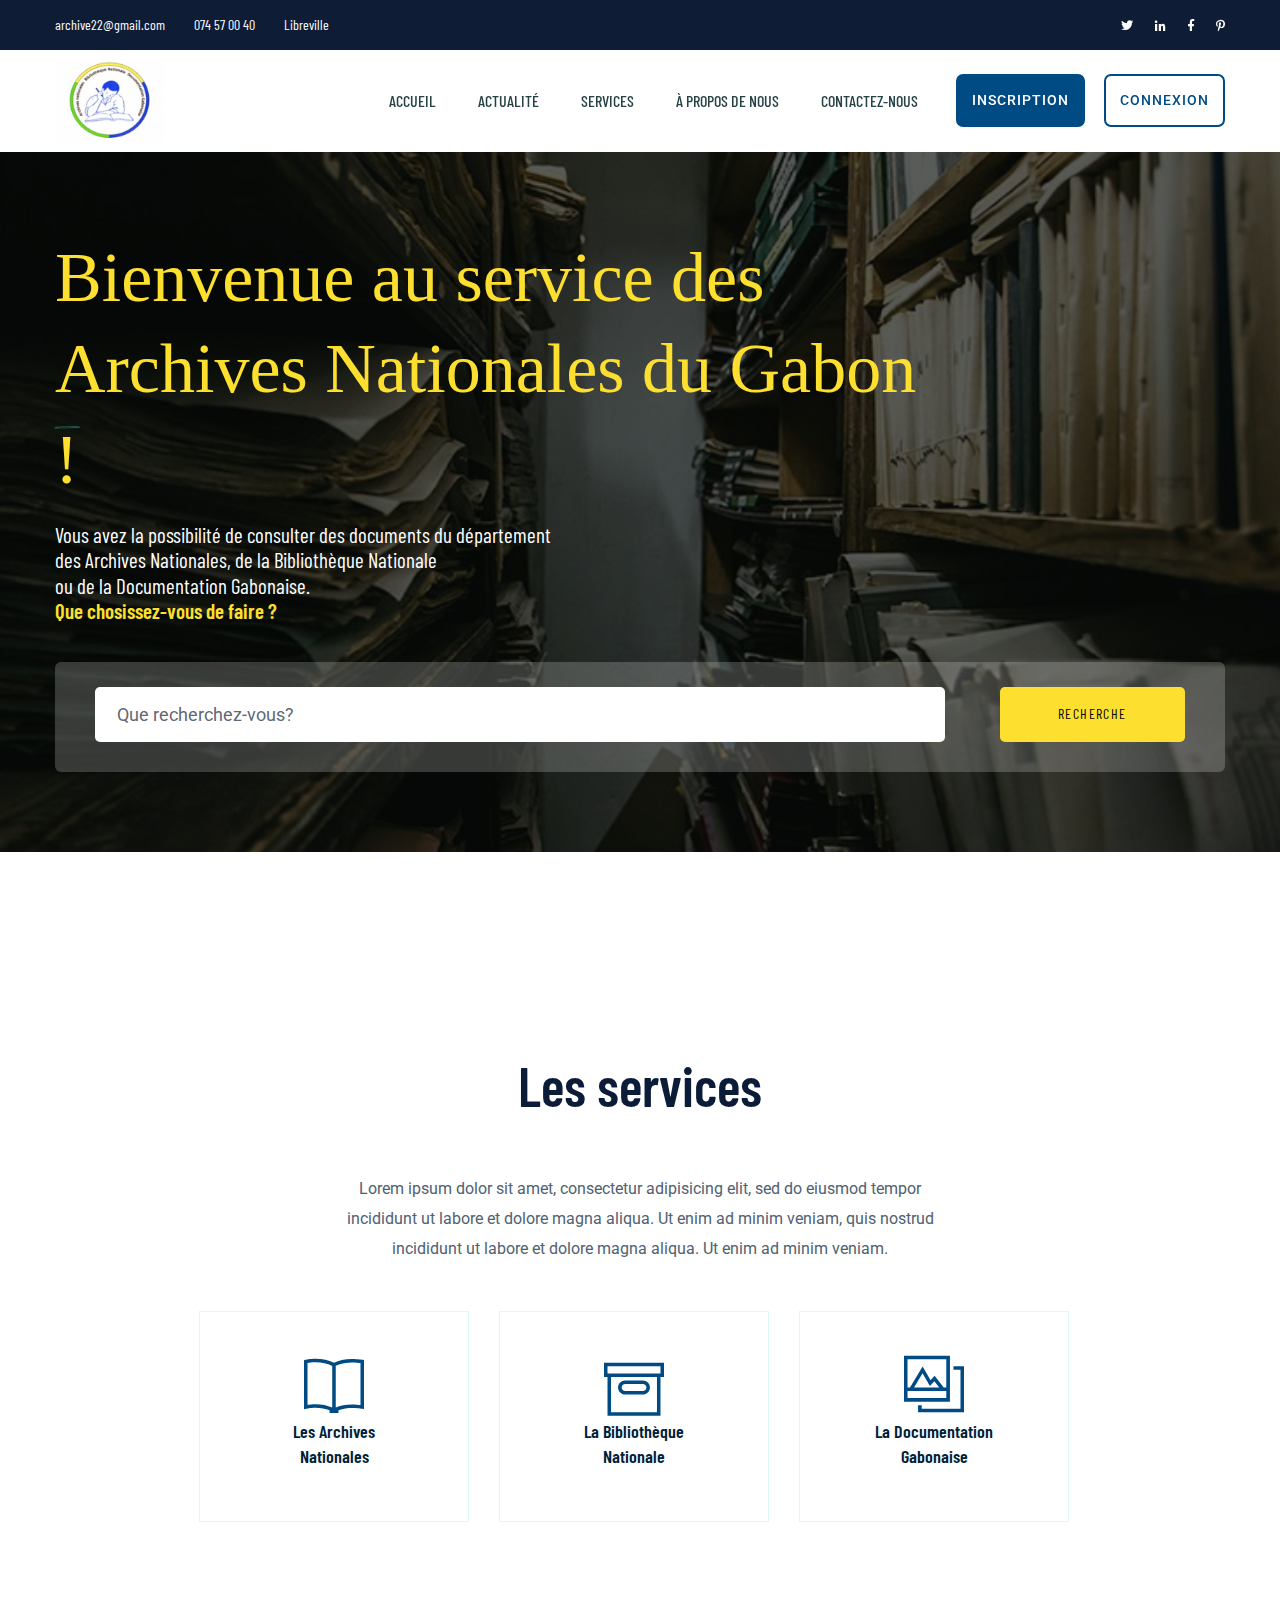
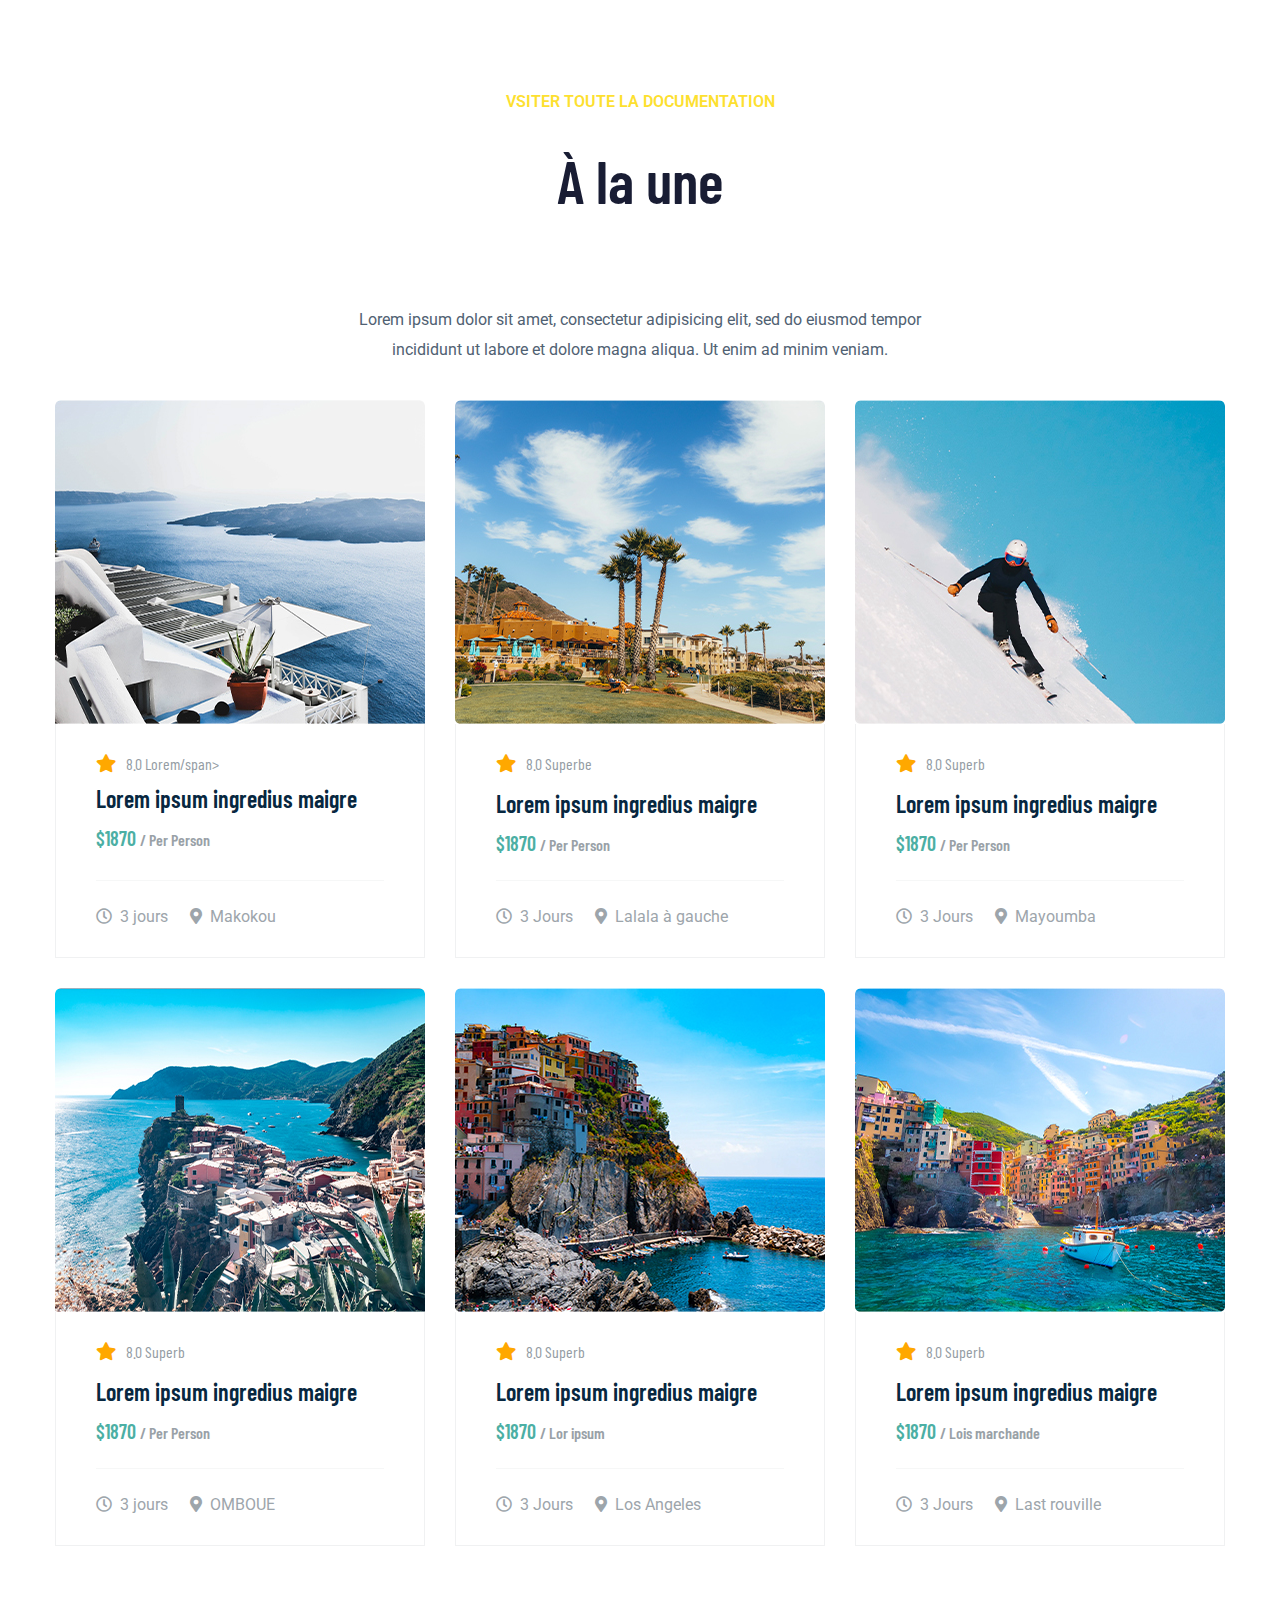
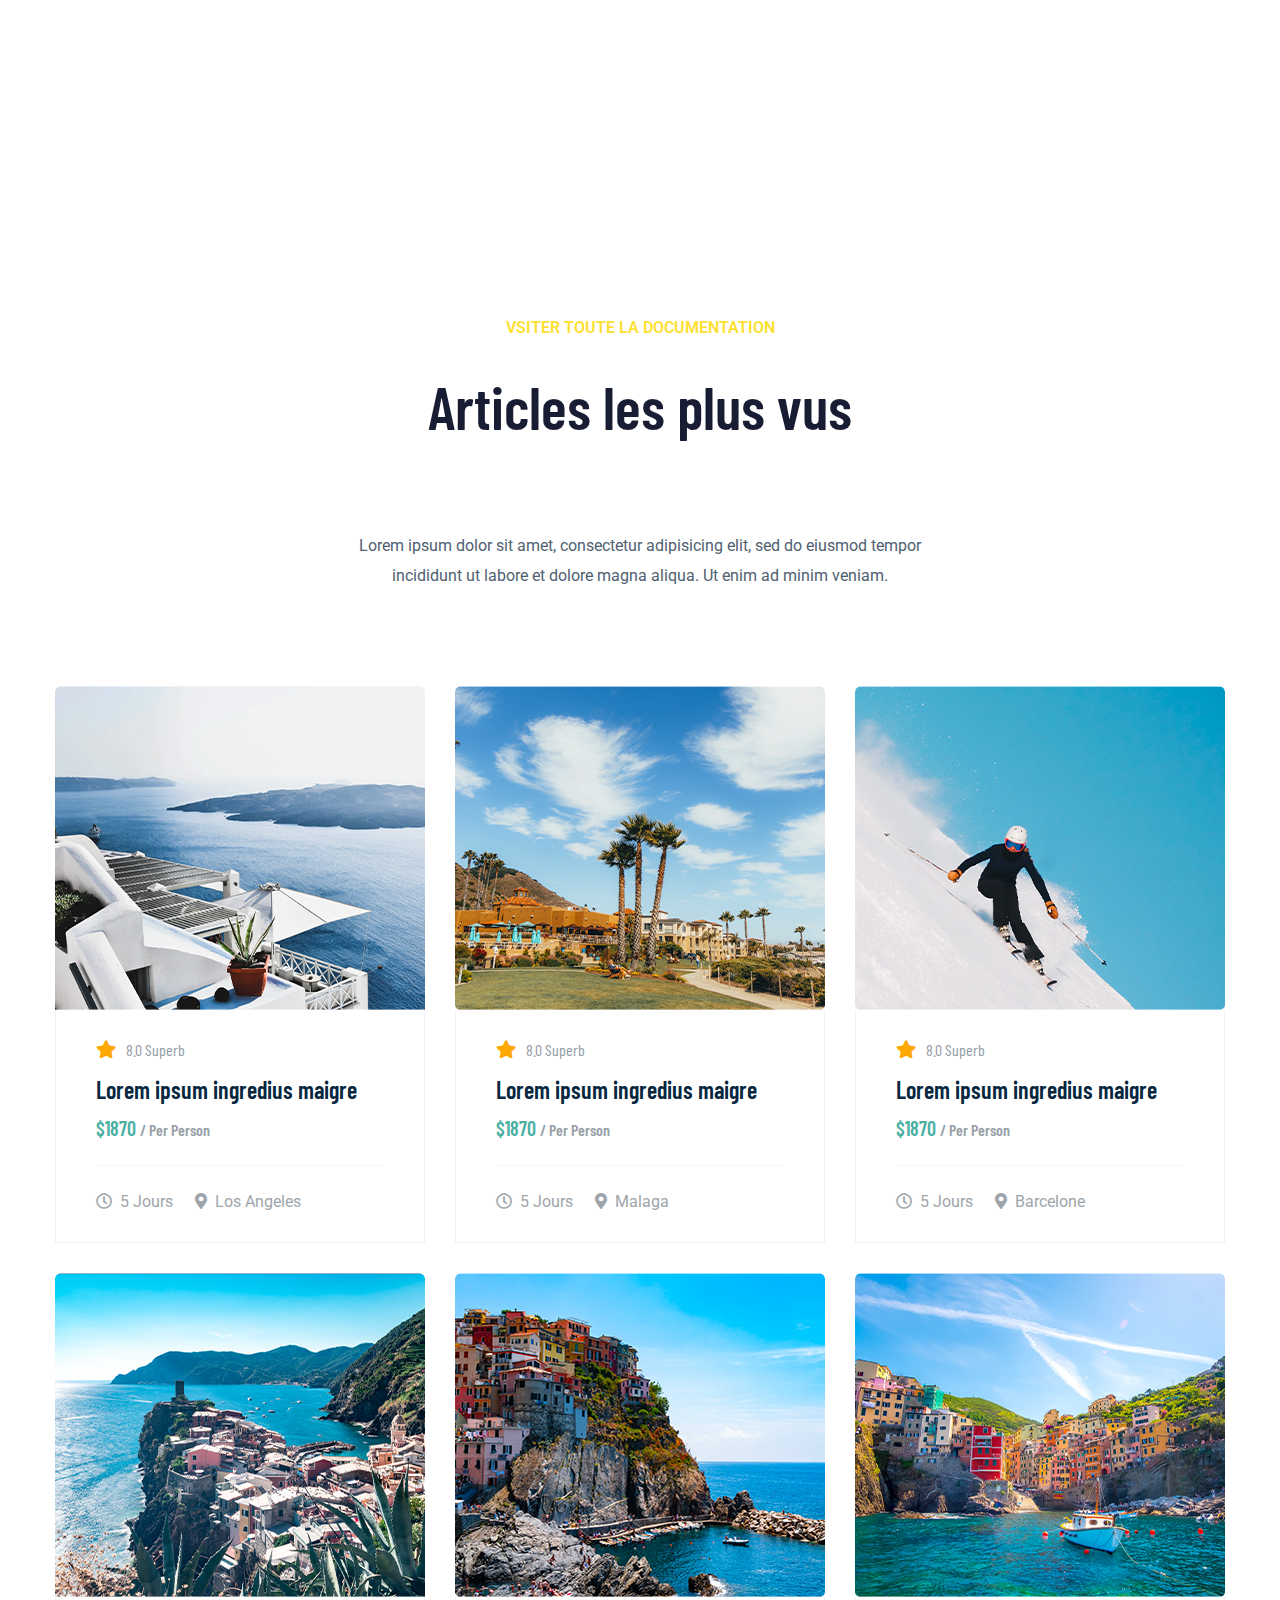
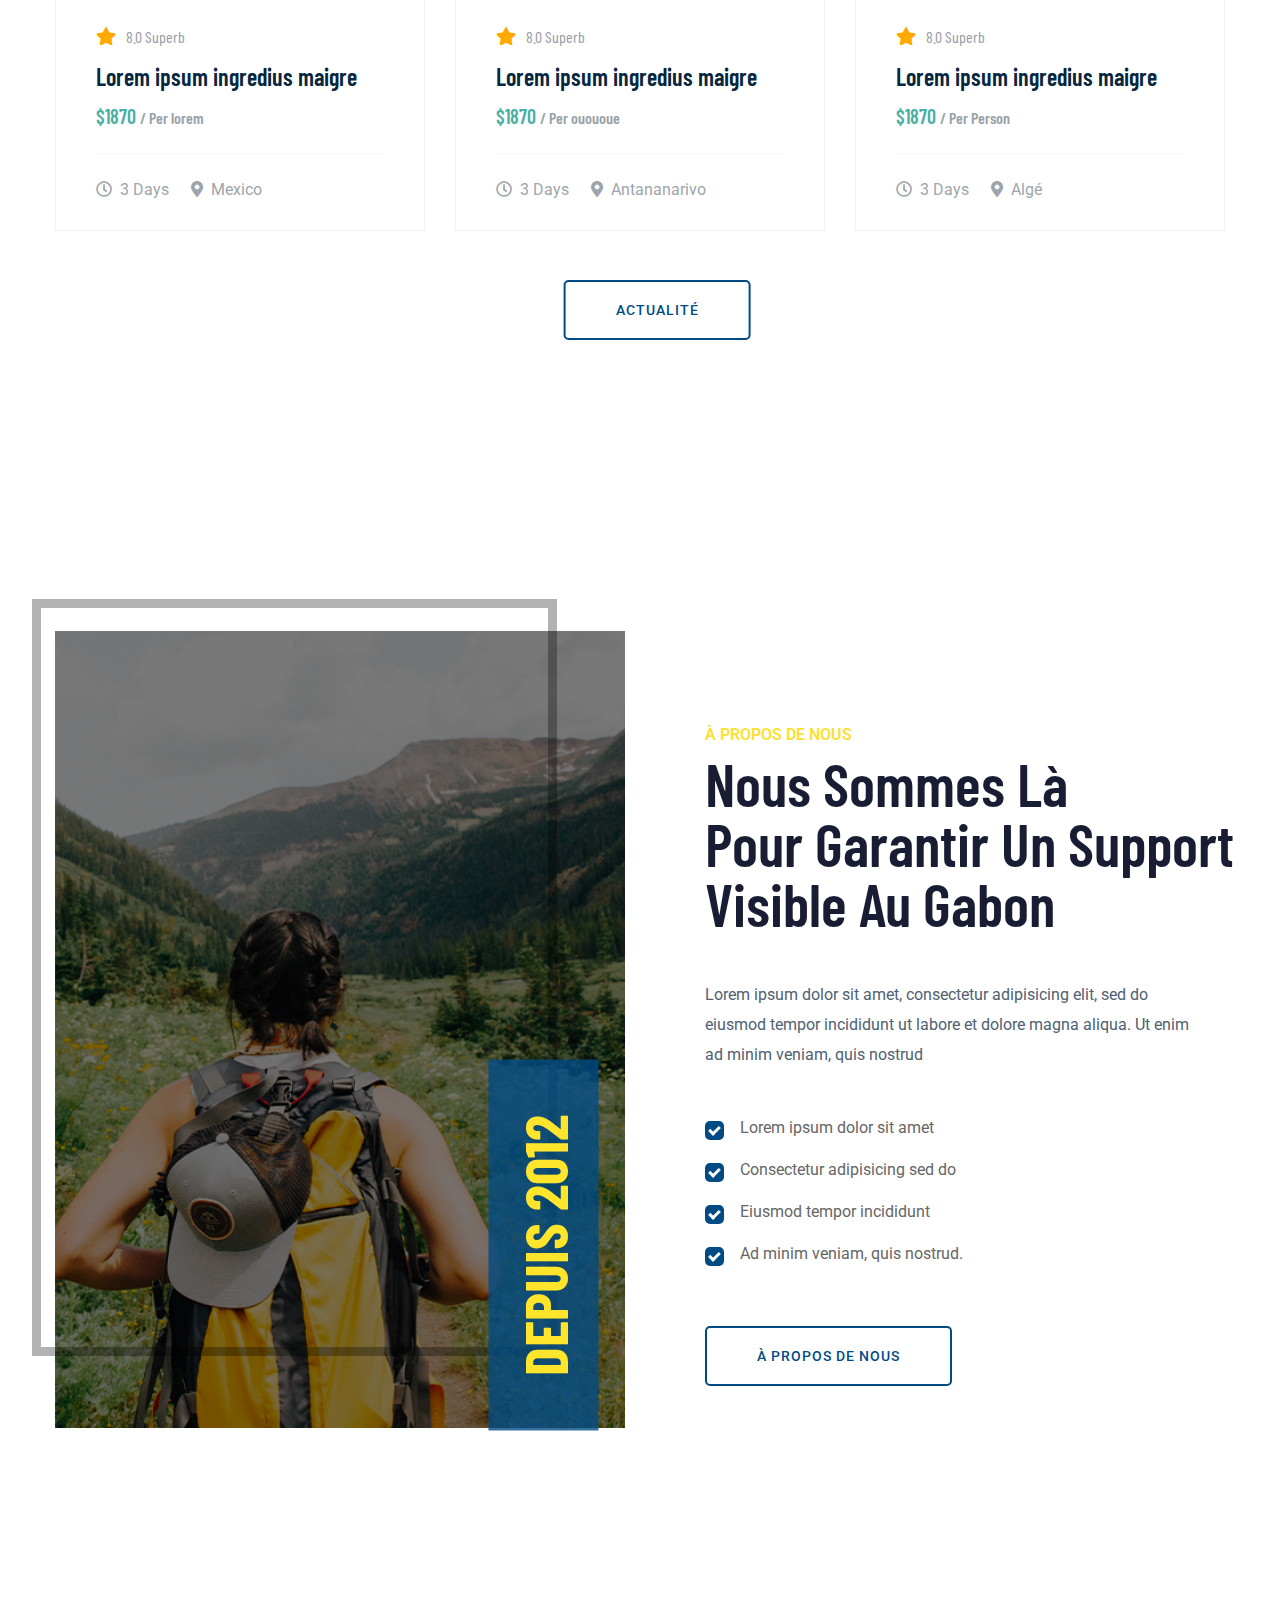
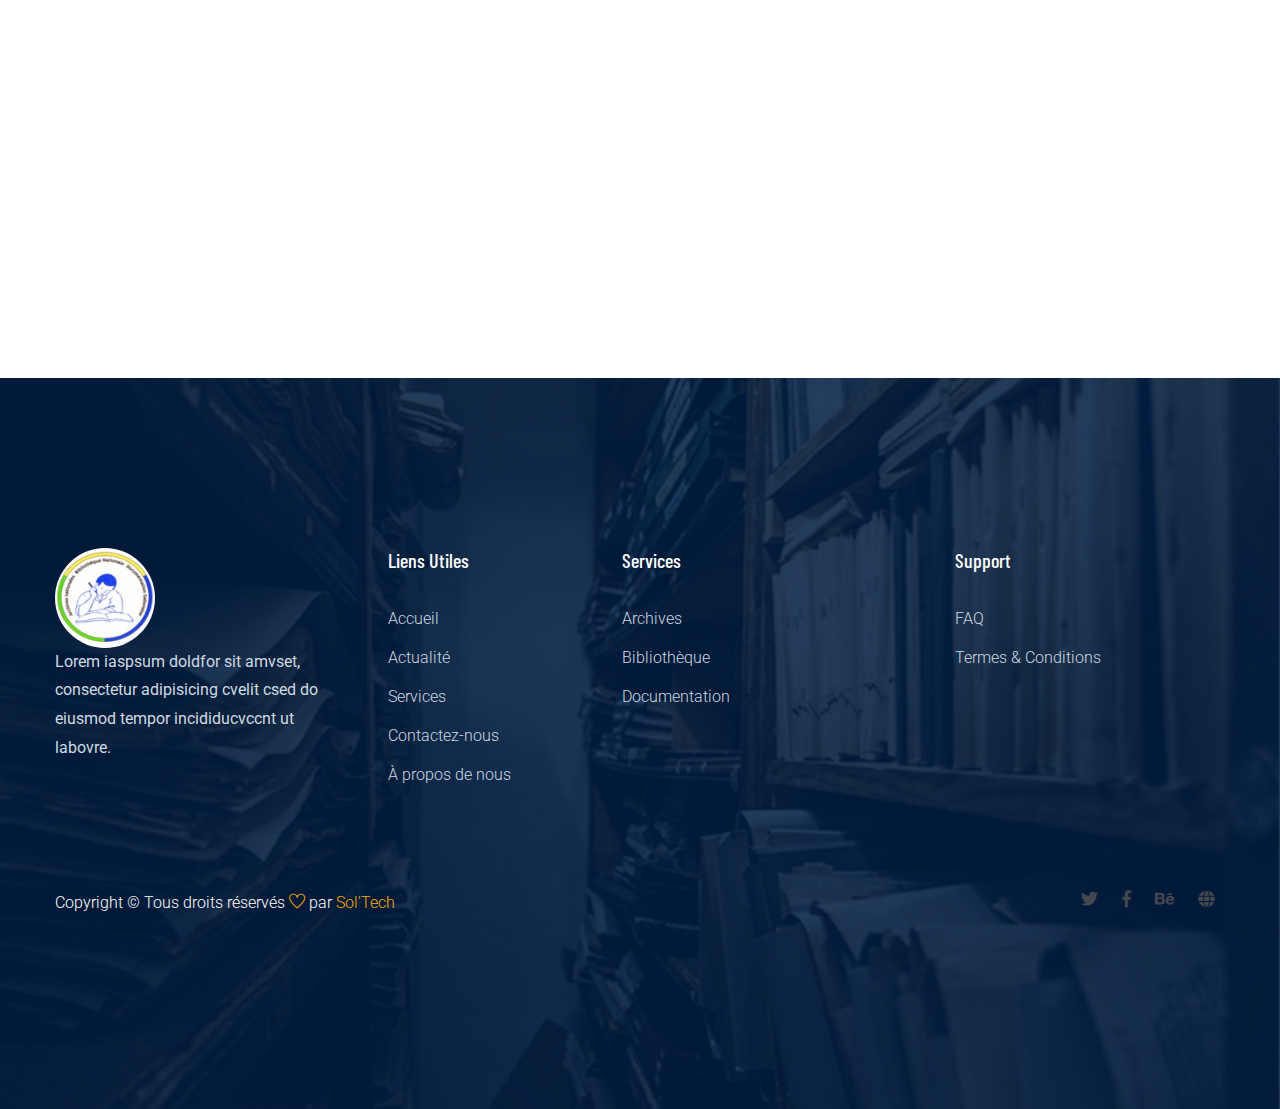
==== commit 6ac1a04a: "Elements des services : cliquables" ====
--- a/index.html
+++ b/index.html
@@ -41,7 +41,7 @@
             <!-- Mobile Menu -->
             <div class="slider-active">
                 <div class="single-slider hero-overly  slider-height d-flex align-items-center"
-                    data-background="assets/img/service/archiveNat.jpg">
+                    data-background="assets/img/service/arc.jpg">
                     <div class="contact-img"></div>
                     <div class="container">
                         <div class="row">
@@ -81,34 +81,6 @@
             </div>
         </div>
         <!-- slider Area End-->
-
-        <!-- start objectifs -->
-        <div class="our-services servic-padding">
-            <h1 style="text-align:center ; font-size: 55px; font-weight: 600;">Nos Objectifs</h1> <br> <br>
-            <div class="container services-section">
-                <div class="row d-flex justify-contnet-center">
-
-                    <div class="col-xl-3 col-lg-3 col-md-3 col-sm-6 cadreobjectif">
-                        <div class="single-services text-center mb-30">
-                            <div class="ti-check"  style="font-size: 55px; font-weight: 600;"></span>
-                            </div>
-                            <div class="objectifs">
-                                <h5>Nos<br>Objectifs</h5>
-                            </div>
-                        </div>
-                    </div>
-                  
-                </div>
-            </div>
-            <p class="objectif-p-section">
-                Lorem ipsum dolor sit amet, consectetur adipisicing elit, sed do eiusmod tempor <br>
-                incididunt ut labore et dolore magna aliqua. Ut enim ad minim veniam, quis nostrud <br>
-                incididunt ut labore et dolore magna aliqua. Ut enim ad minim veniam.
-            </p>
-            
-        </div>
-        <!-- end objectifs -->
-
         <!-- Our Services Start -->
         <div class="our-services servic-padding">
             <h1 style="text-align:center ; font-size: 55px; font-weight: 600;">Les services</h1> <br> <br>
@@ -121,34 +93,43 @@
                 <div class="row d-flex justify-contnet-center">
                     
                     <div class="col-xl-3 col-lg-3 col-md-3 col-sm-6">
-                        <div class="single-services text-center mb-30 ">
-                            <div class="services-ion">
-                                <span class="ti-book"></span>
-                            </div>
-                            <div class="services-cap">
-                                <h5>Les Archives <br>Nationales</h5>
-                            </div>
-                        </div>
-                    </div>
+                        <a href="./archives.html">
+                           <div class="single-services text-center mb-30 ">
+                                <div class="services-ion">
+                                    <span class="ti-book"></span>
+                                </div>
+                                <div class="services-cap">
+                                    <h5>Les Archives <br>Nationales</h5>
+                                </div>
+                        </div> 
+                        </a>
+                        
+                    </div>
+
                     <div class="col-xl-3 col-lg-3 col-md-3 col-sm-6 ">
-                        <div class="single-services text-center mb-30">
-                            <div class="services-ion">
-                                <span class="ti-archive"></span>
-                            </div>
-                            <div class="services-cap">
-                                <h5>La Bibliothèque<br>Nationale</h5>
-                            </div>
-                        </div>
-                    </div>
+                        <a href="./bibliotheque.html">
+                           <div class="single-services text-center mb-30">
+                                <div class="services-ion">
+                                    <span class="ti-archive"></span>
+                                </div>
+                                <div class="services-cap">
+                                    <h5>La Bibliothèque<br>Nationale</h5>
+                                </div>
+                        </div> 
+                        </a> 
+                    </div>
+
                     <div class="col-xl-3 col-lg-3 col-md-3 col-sm-6">
-                        <div class="single-services text-center mb-30">
-                            <div class="services-ion">
-                                <span class="ti-gallery"></span>
-                            </div>
-                            <div class="services-cap">
-                                <h5>La Documentation<br>Gabonaise</h5>
-                            </div>
-                        </div>
+                        <a href="./documentation.html">
+                            <div class="single-services text-center mb-30">
+                                <div class="services-ion">
+                                    <span class="ti-gallery"></span>
+                                </div>
+                                <div class="services-cap">
+                                    <h5>La Documentation<br>Gabonaise</h5>
+                                </div>
+                        </div>
+                        </a>   
                     </div>
                     <!-- <div class="col-xl-3 col-lg-3 col-md-3 col-sm-6">
                         <div class="single-services text-center mb-30">
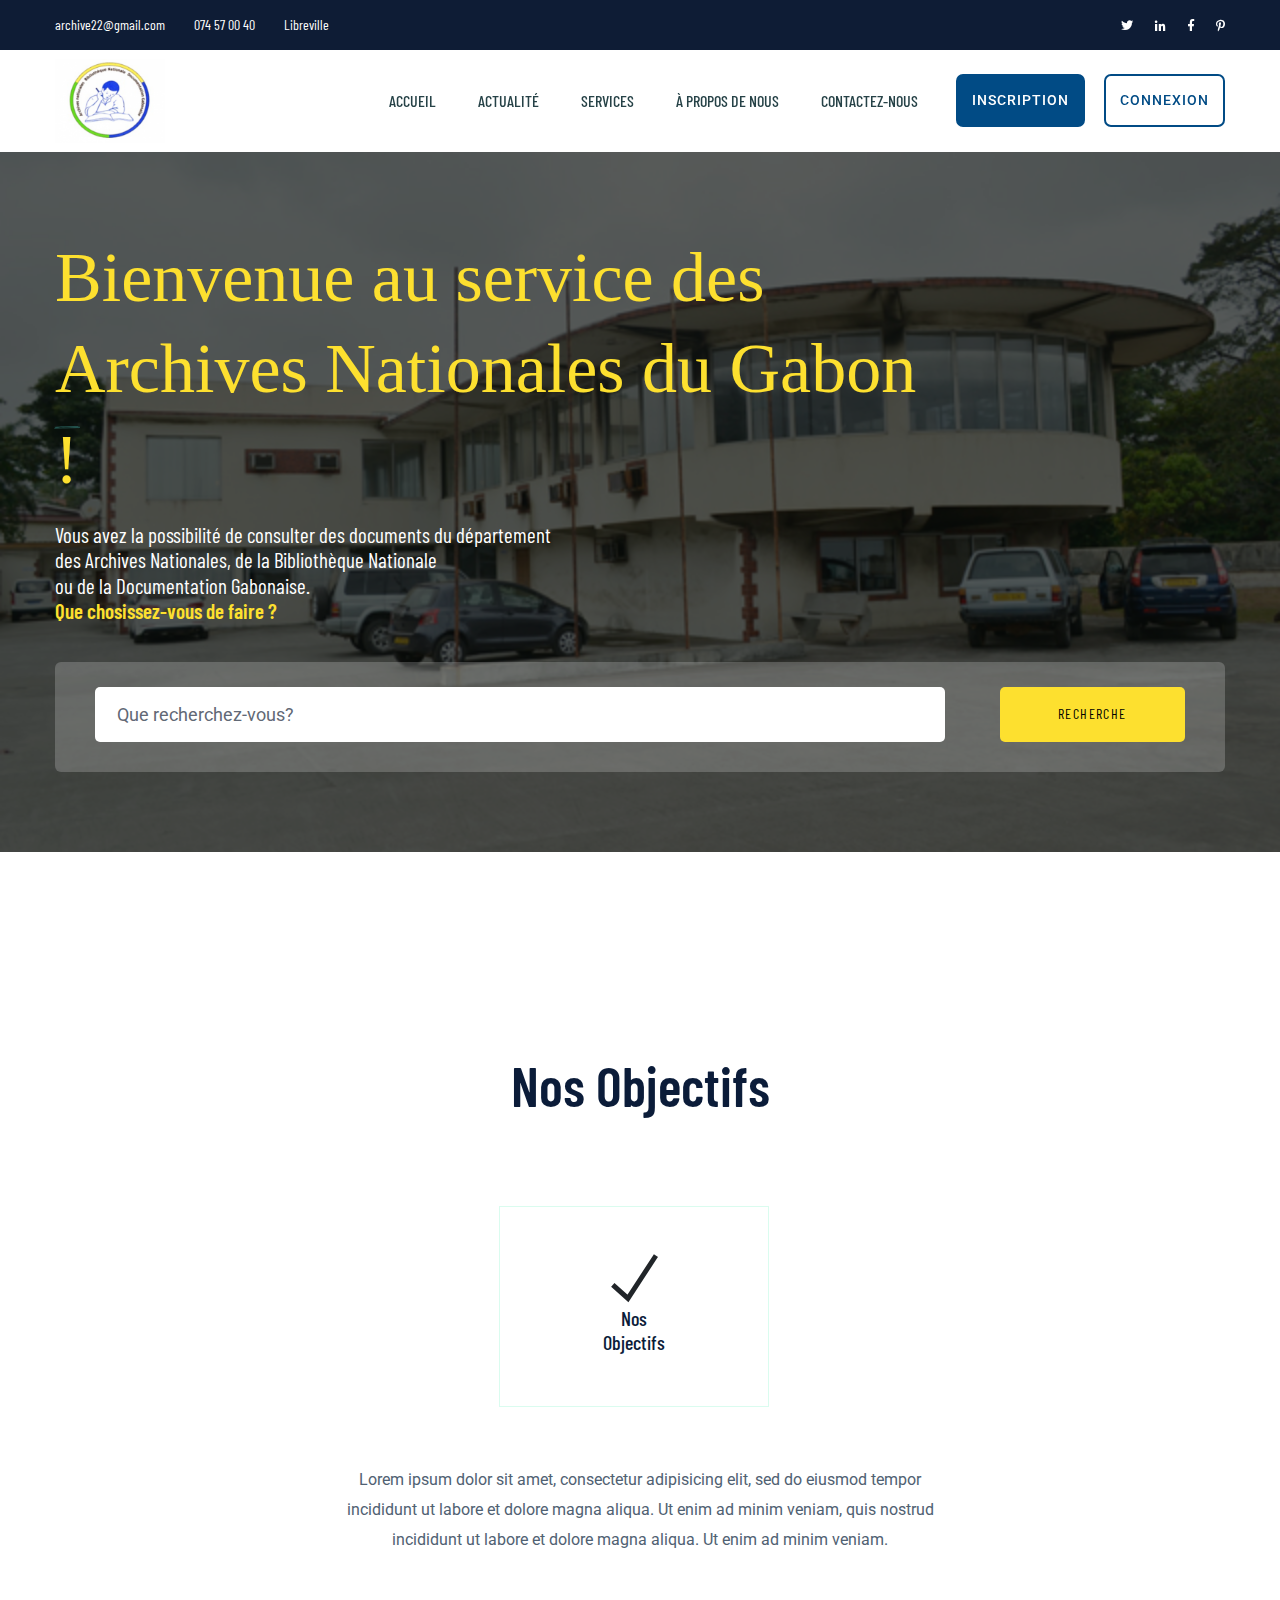
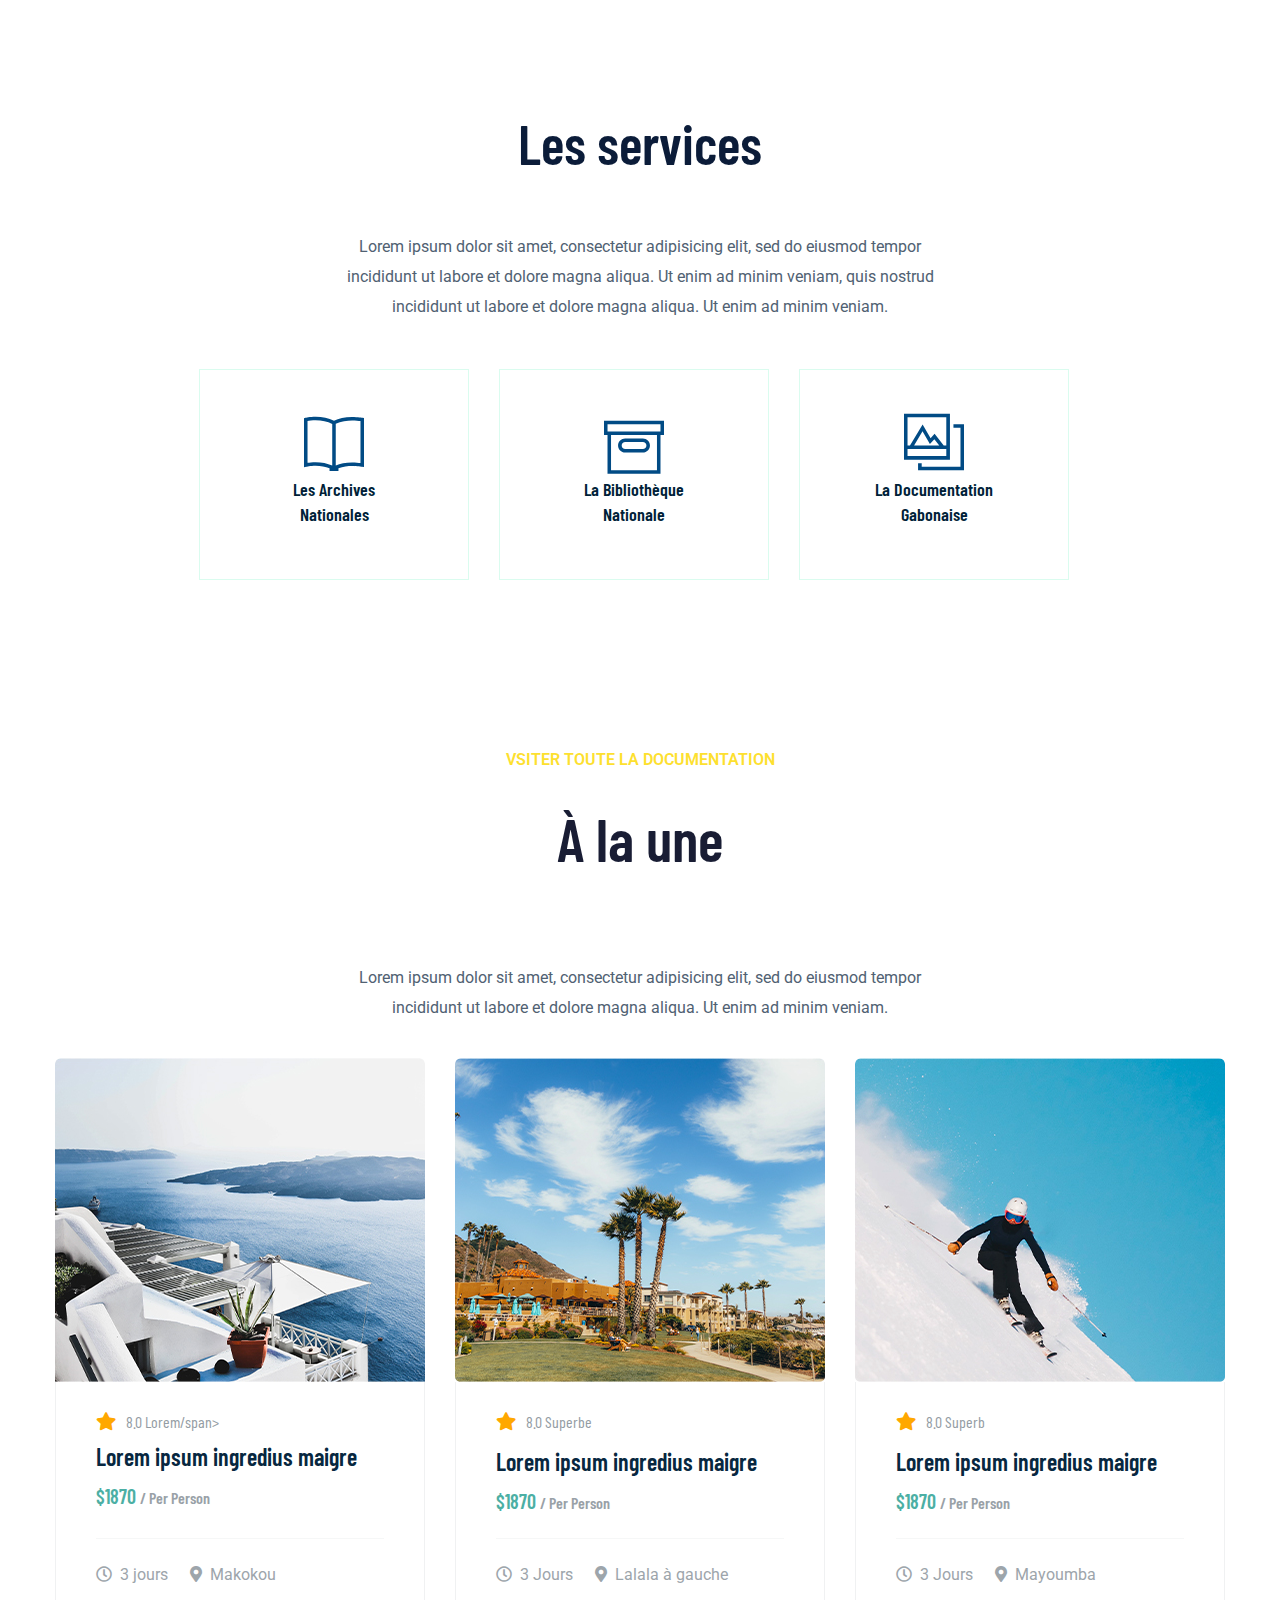
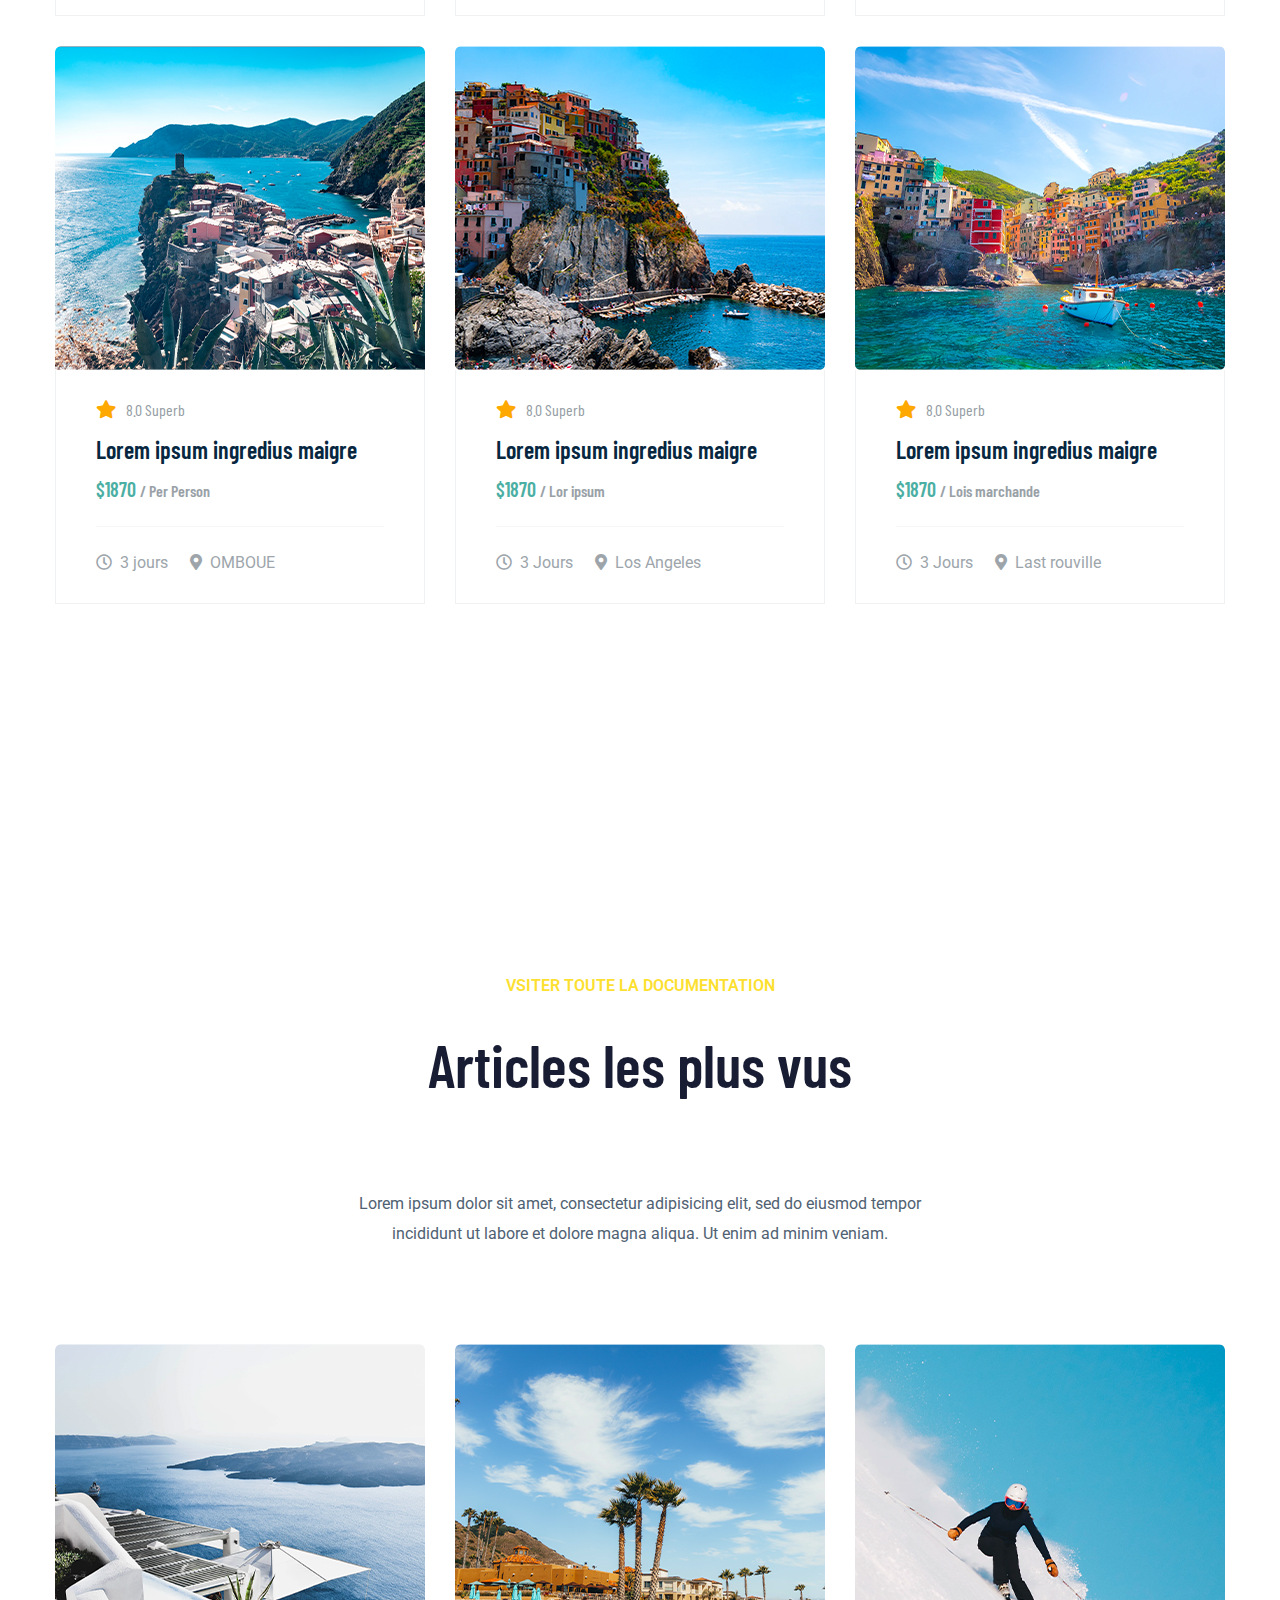
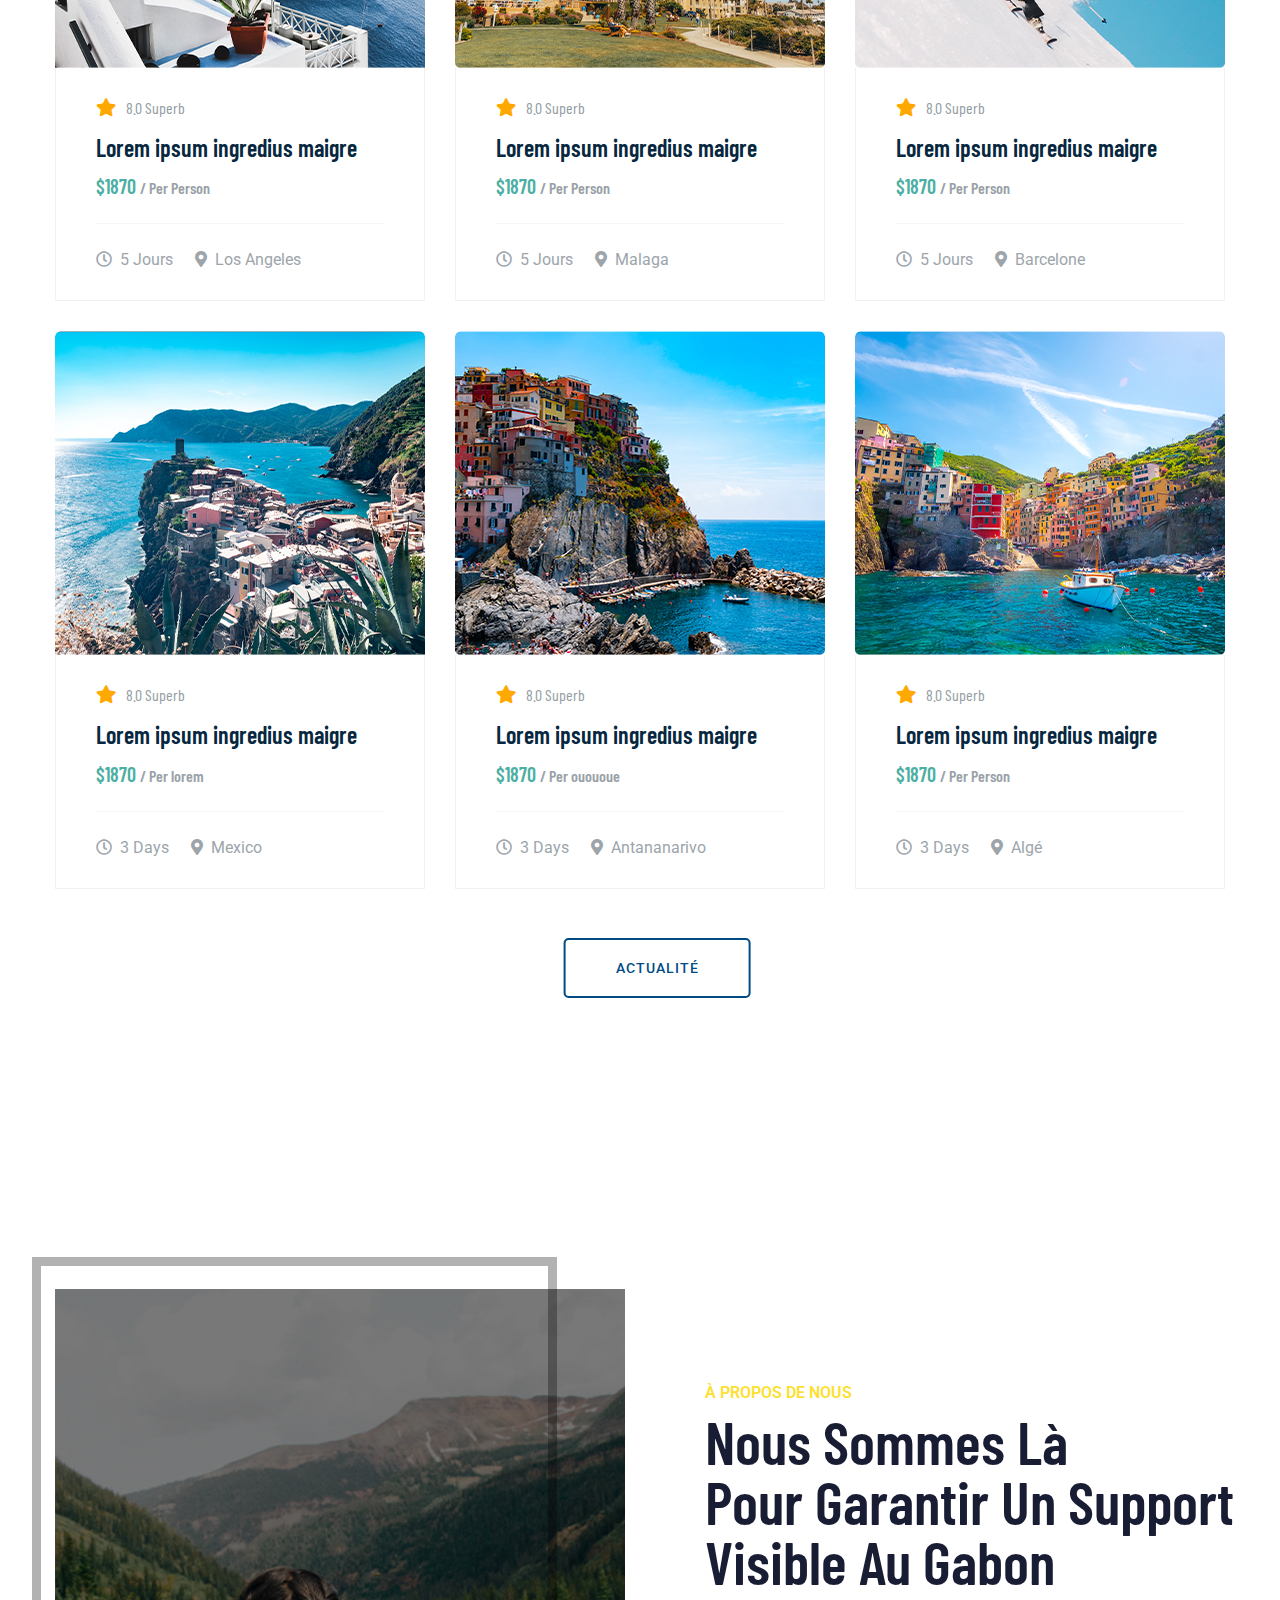
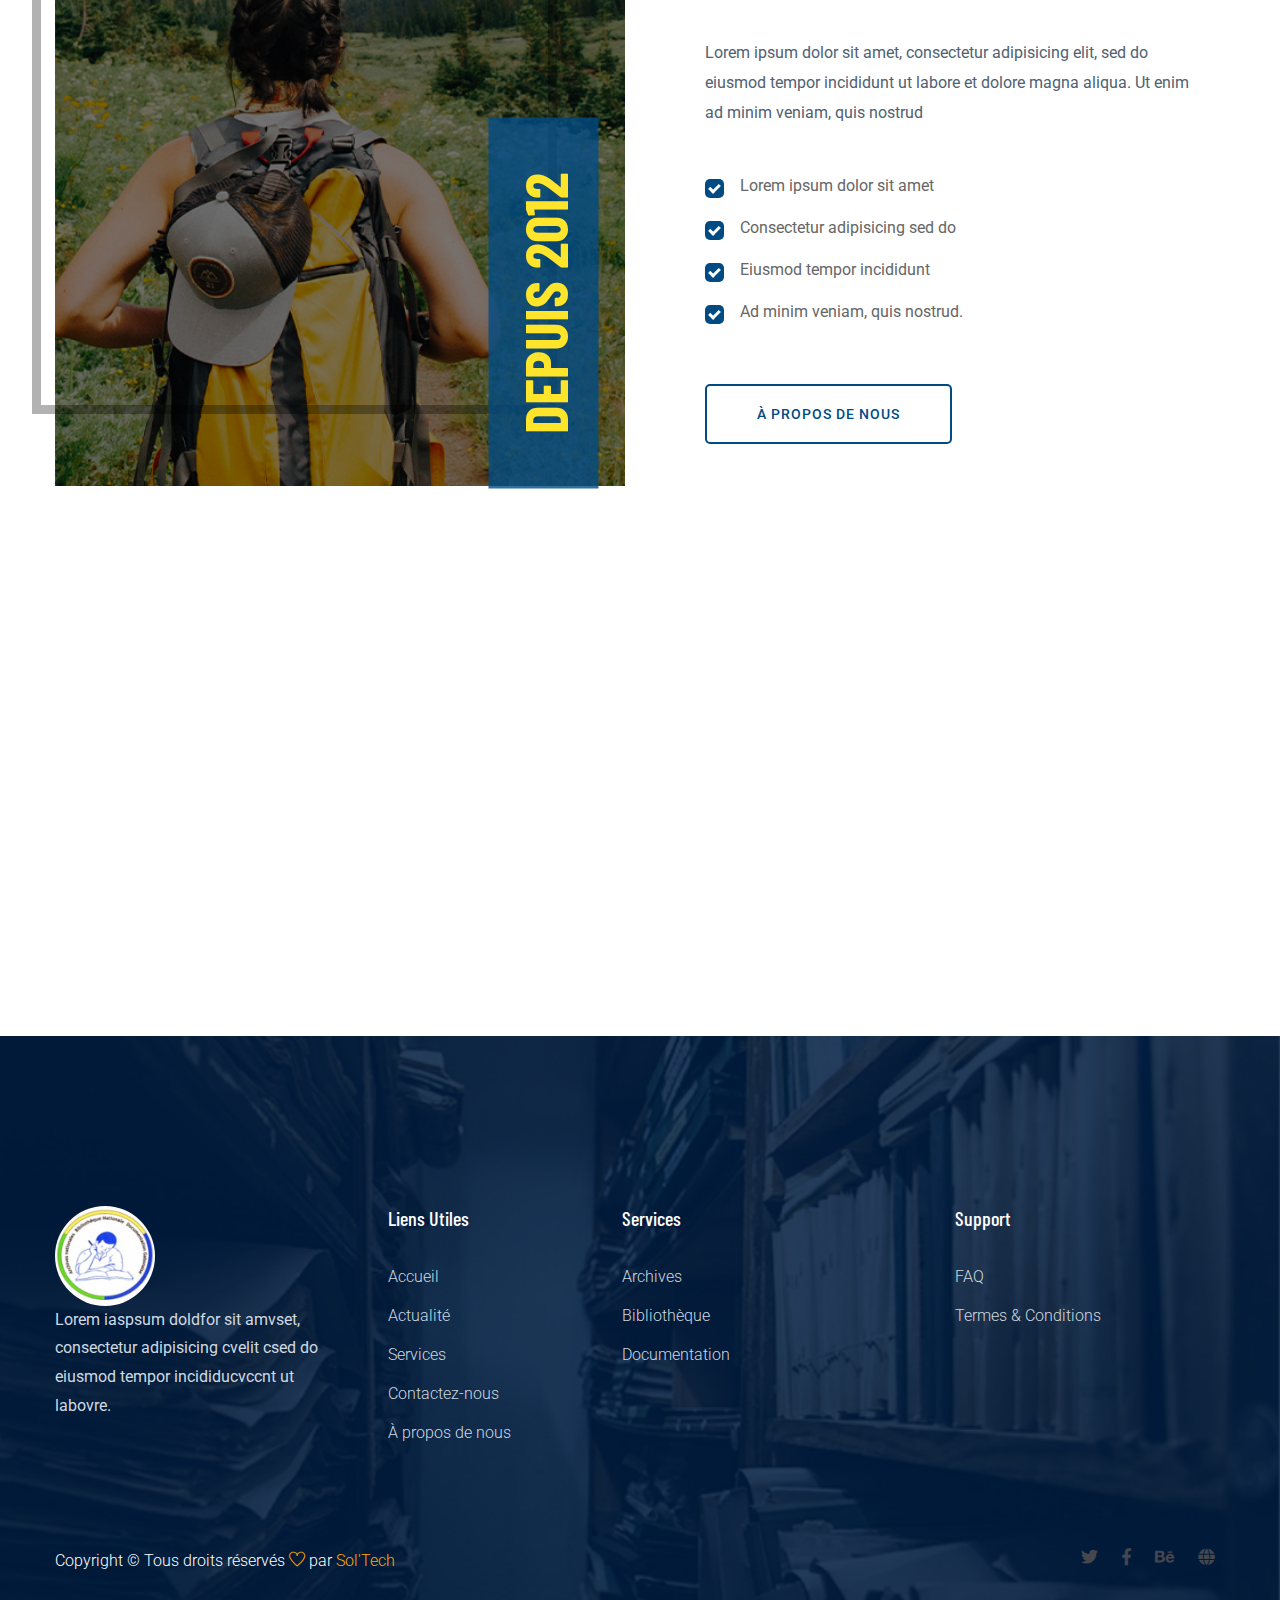
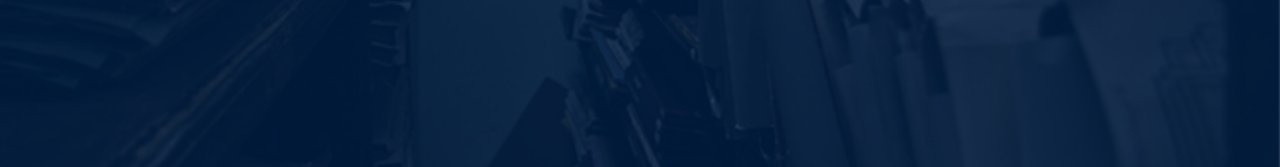
==== commit 2e192505: "Ajout services cliquables" ====
--- a/index.html
+++ b/index.html
@@ -41,7 +41,7 @@
             <!-- Mobile Menu -->
             <div class="slider-active">
                 <div class="single-slider hero-overly  slider-height d-flex align-items-center"
-                    data-background="assets/img/service/arc.jpg">
+                    data-background="assets/img/service/archiveNat.jpg">
                     <div class="contact-img"></div>
                     <div class="container">
                         <div class="row">
@@ -81,6 +81,34 @@
             </div>
         </div>
         <!-- slider Area End-->
+
+        <!-- start objectifs -->
+        <div class="our-services servic-padding">
+            <h1 style="text-align:center ; font-size: 55px; font-weight: 600;">Nos Objectifs</h1> <br> <br>
+            <div class="container services-section">
+                <div class="row d-flex justify-contnet-center">
+
+                    <div class="col-xl-3 col-lg-3 col-md-3 col-sm-6 cadreobjectif">
+                        <div class="single-services text-center mb-30">
+                            <div class="ti-check"  style="font-size: 55px; font-weight: 600;"></span>
+                            </div>
+                            <div class="objectifs">
+                                <h5>Nos<br>Objectifs</h5>
+                            </div>
+                        </div>
+                    </div>
+                  
+                </div>
+            </div>
+            <p class="objectif-p-section">
+                Lorem ipsum dolor sit amet, consectetur adipisicing elit, sed do eiusmod tempor <br>
+                incididunt ut labore et dolore magna aliqua. Ut enim ad minim veniam, quis nostrud <br>
+                incididunt ut labore et dolore magna aliqua. Ut enim ad minim veniam.
+            </p>
+            
+        </div>
+        <!-- end objectifs -->
+
         <!-- Our Services Start -->
         <div class="our-services servic-padding">
             <h1 style="text-align:center ; font-size: 55px; font-weight: 600;">Les services</h1> <br> <br>
@@ -94,18 +122,17 @@
                     
                     <div class="col-xl-3 col-lg-3 col-md-3 col-sm-6">
                         <a href="./archives.html">
-                           <div class="single-services text-center mb-30 ">
+                            <div class="single-services text-center mb-30 ">
                                 <div class="services-ion">
                                     <span class="ti-book"></span>
                                 </div>
                                 <div class="services-cap">
                                     <h5>Les Archives <br>Nationales</h5>
                                 </div>
-                        </div> 
+                        </div>
                         </a>
                         
                     </div>
-
                     <div class="col-xl-3 col-lg-3 col-md-3 col-sm-6 ">
                         <a href="./bibliotheque.html">
                            <div class="single-services text-center mb-30">
@@ -116,20 +143,21 @@
                                     <h5>La Bibliothèque<br>Nationale</h5>
                                 </div>
                         </div> 
-                        </a> 
-                    </div>
-
+                        </a>
+                        
+                    </div>
                     <div class="col-xl-3 col-lg-3 col-md-3 col-sm-6">
                         <a href="./documentation.html">
-                            <div class="single-services text-center mb-30">
+                           <div class="single-services text-center mb-30">
                                 <div class="services-ion">
                                     <span class="ti-gallery"></span>
                                 </div>
                                 <div class="services-cap">
                                     <h5>La Documentation<br>Gabonaise</h5>
                                 </div>
-                        </div>
-                        </a>   
+                            </div> 
+                        </a>
+                        
                     </div>
                     <!-- <div class="col-xl-3 col-lg-3 col-md-3 col-sm-6">
                         <div class="single-services text-center mb-30">
--- a/assets/css/style.css
+++ b/assets/css/style.css
@@ -7202,4 +7202,12 @@
     color: #fff;
     font-size: 50px;
     font-weight: 700
+}
+
+*{
+    box-sizing: border-box;
+    
+}
+html{
+    overflow-x: hidden;
 }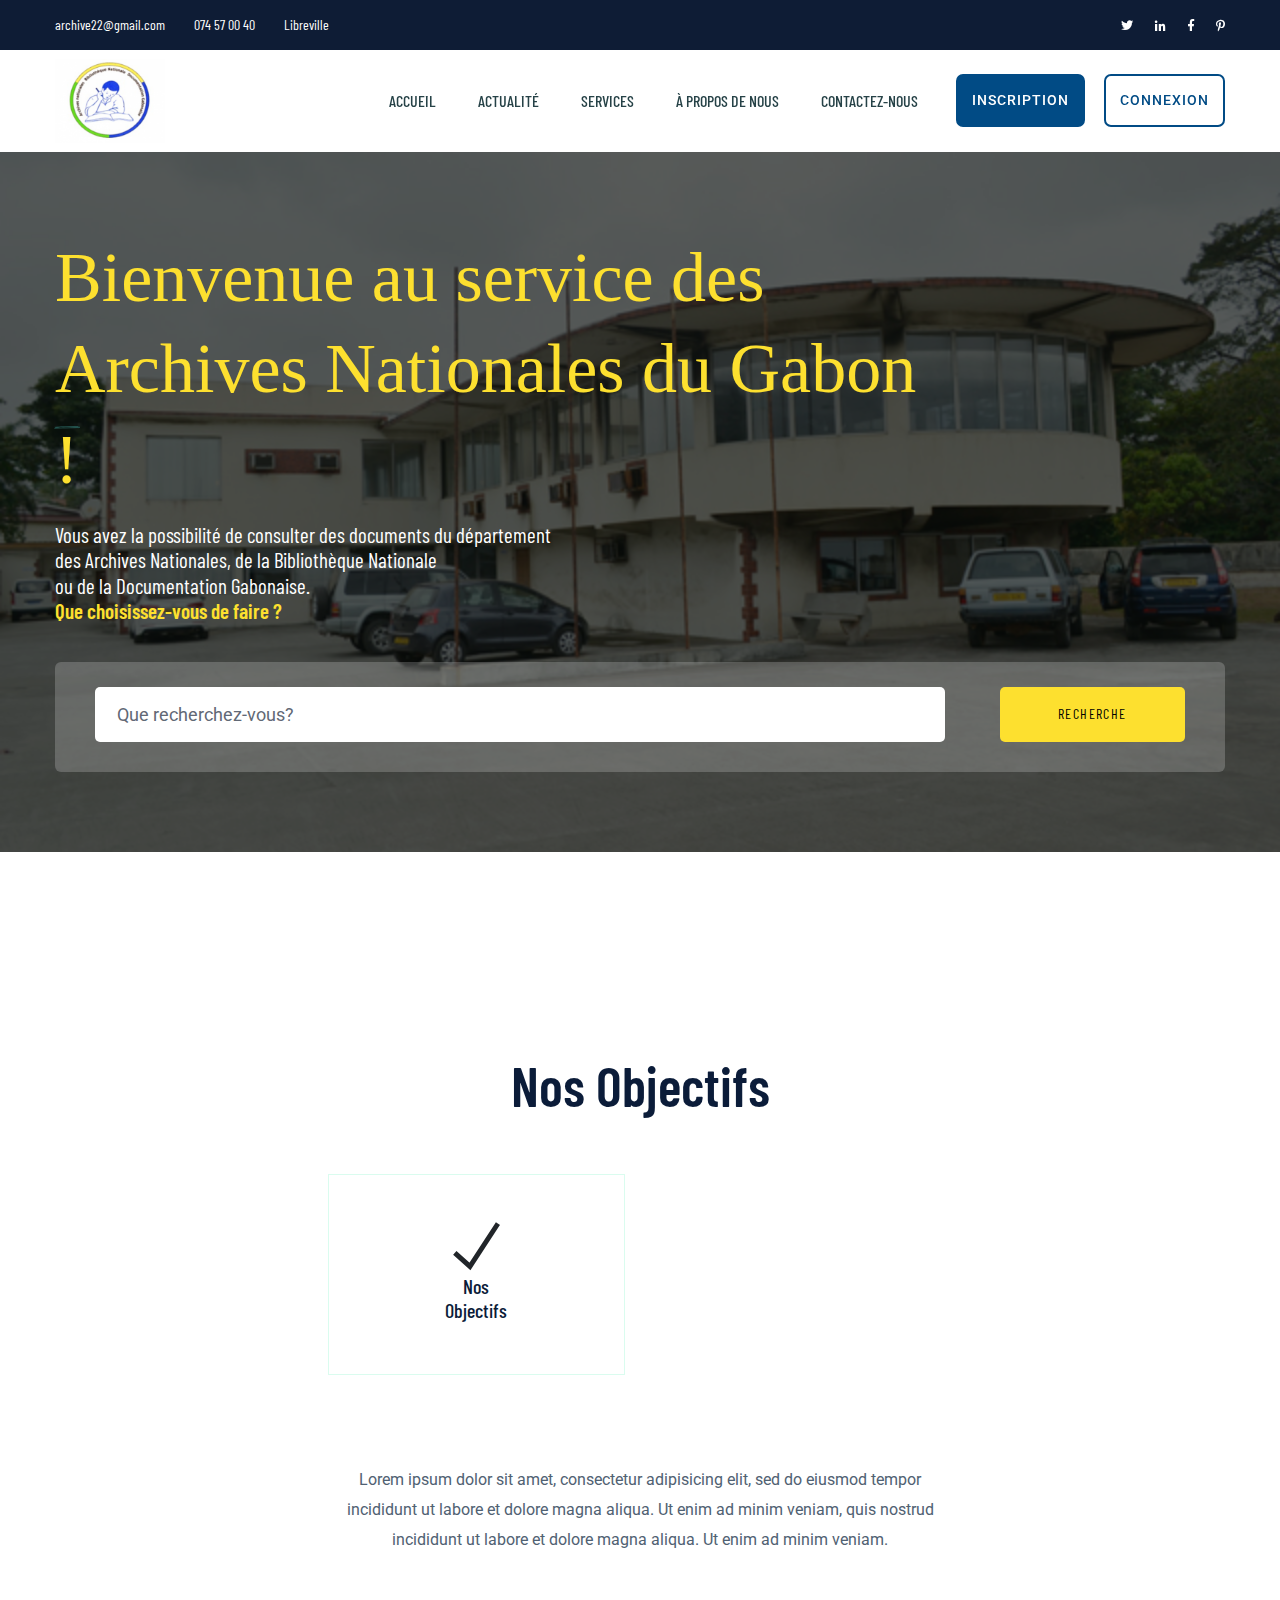
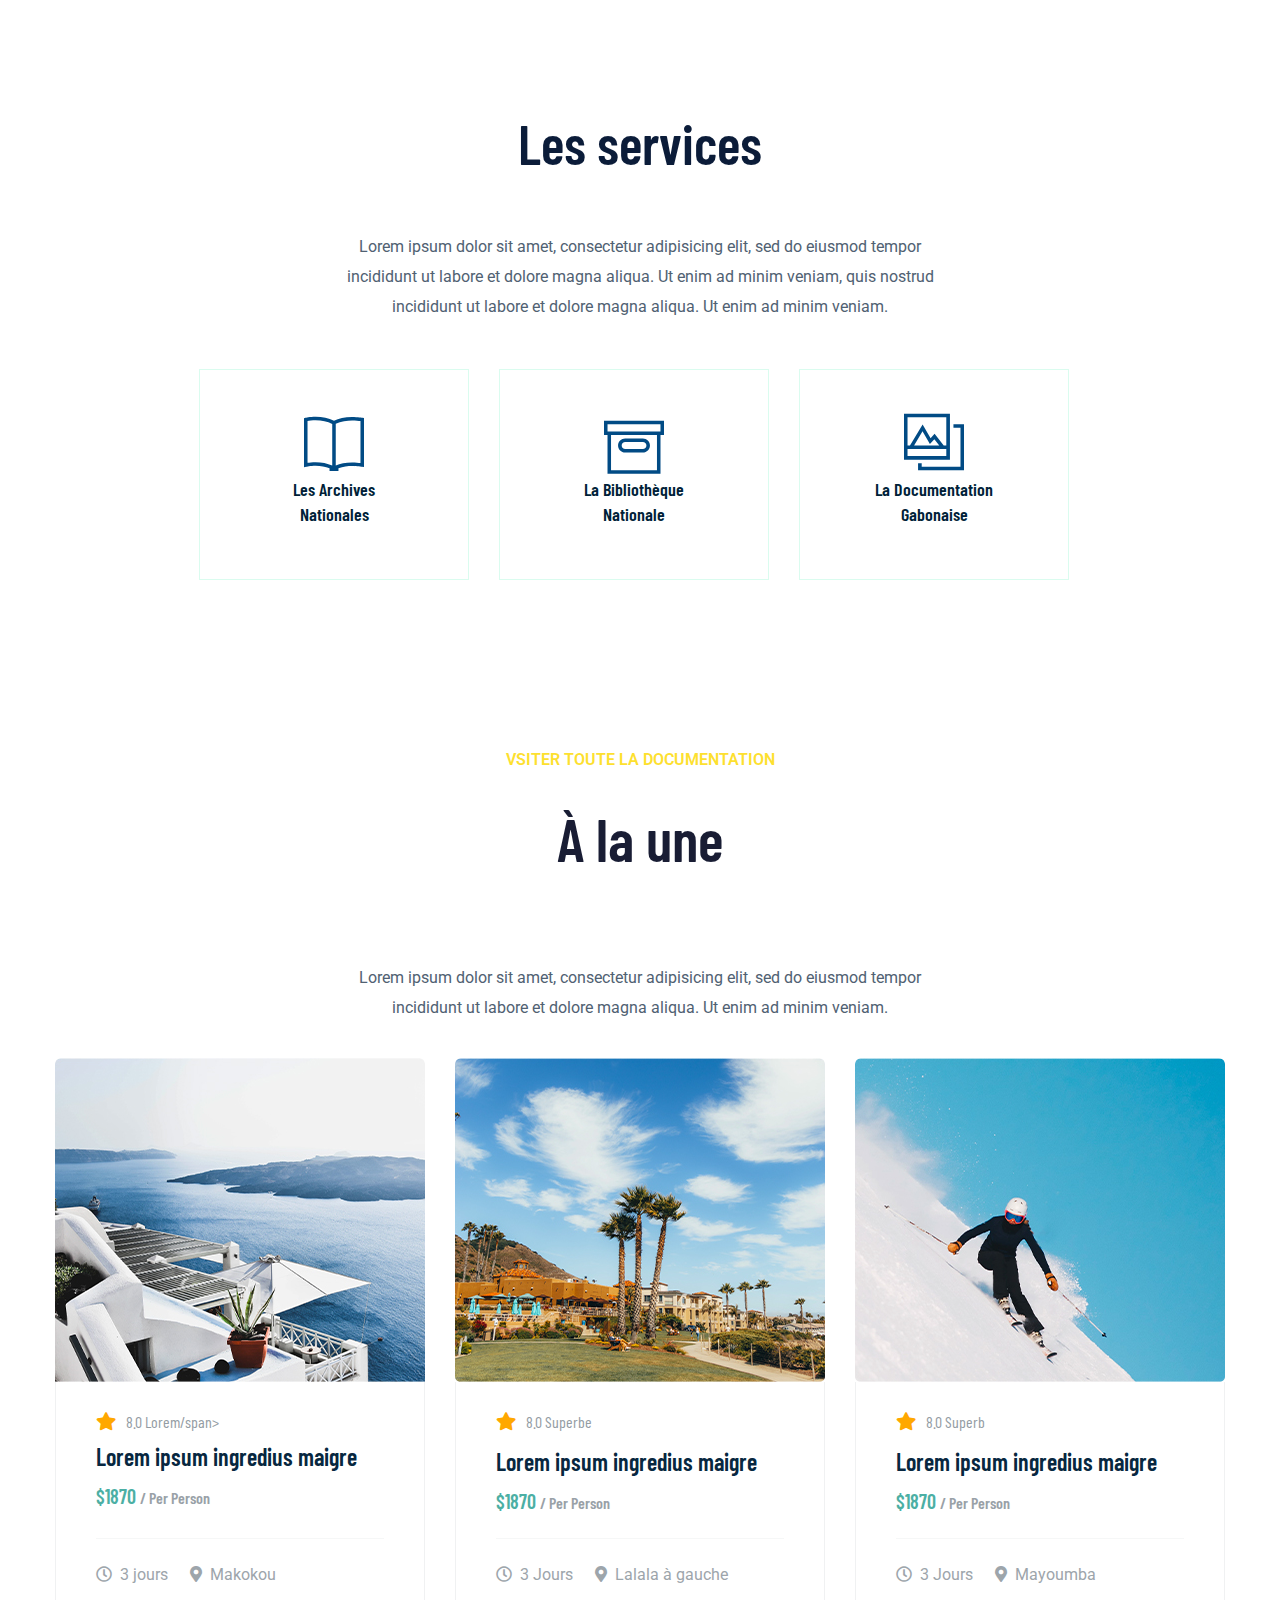
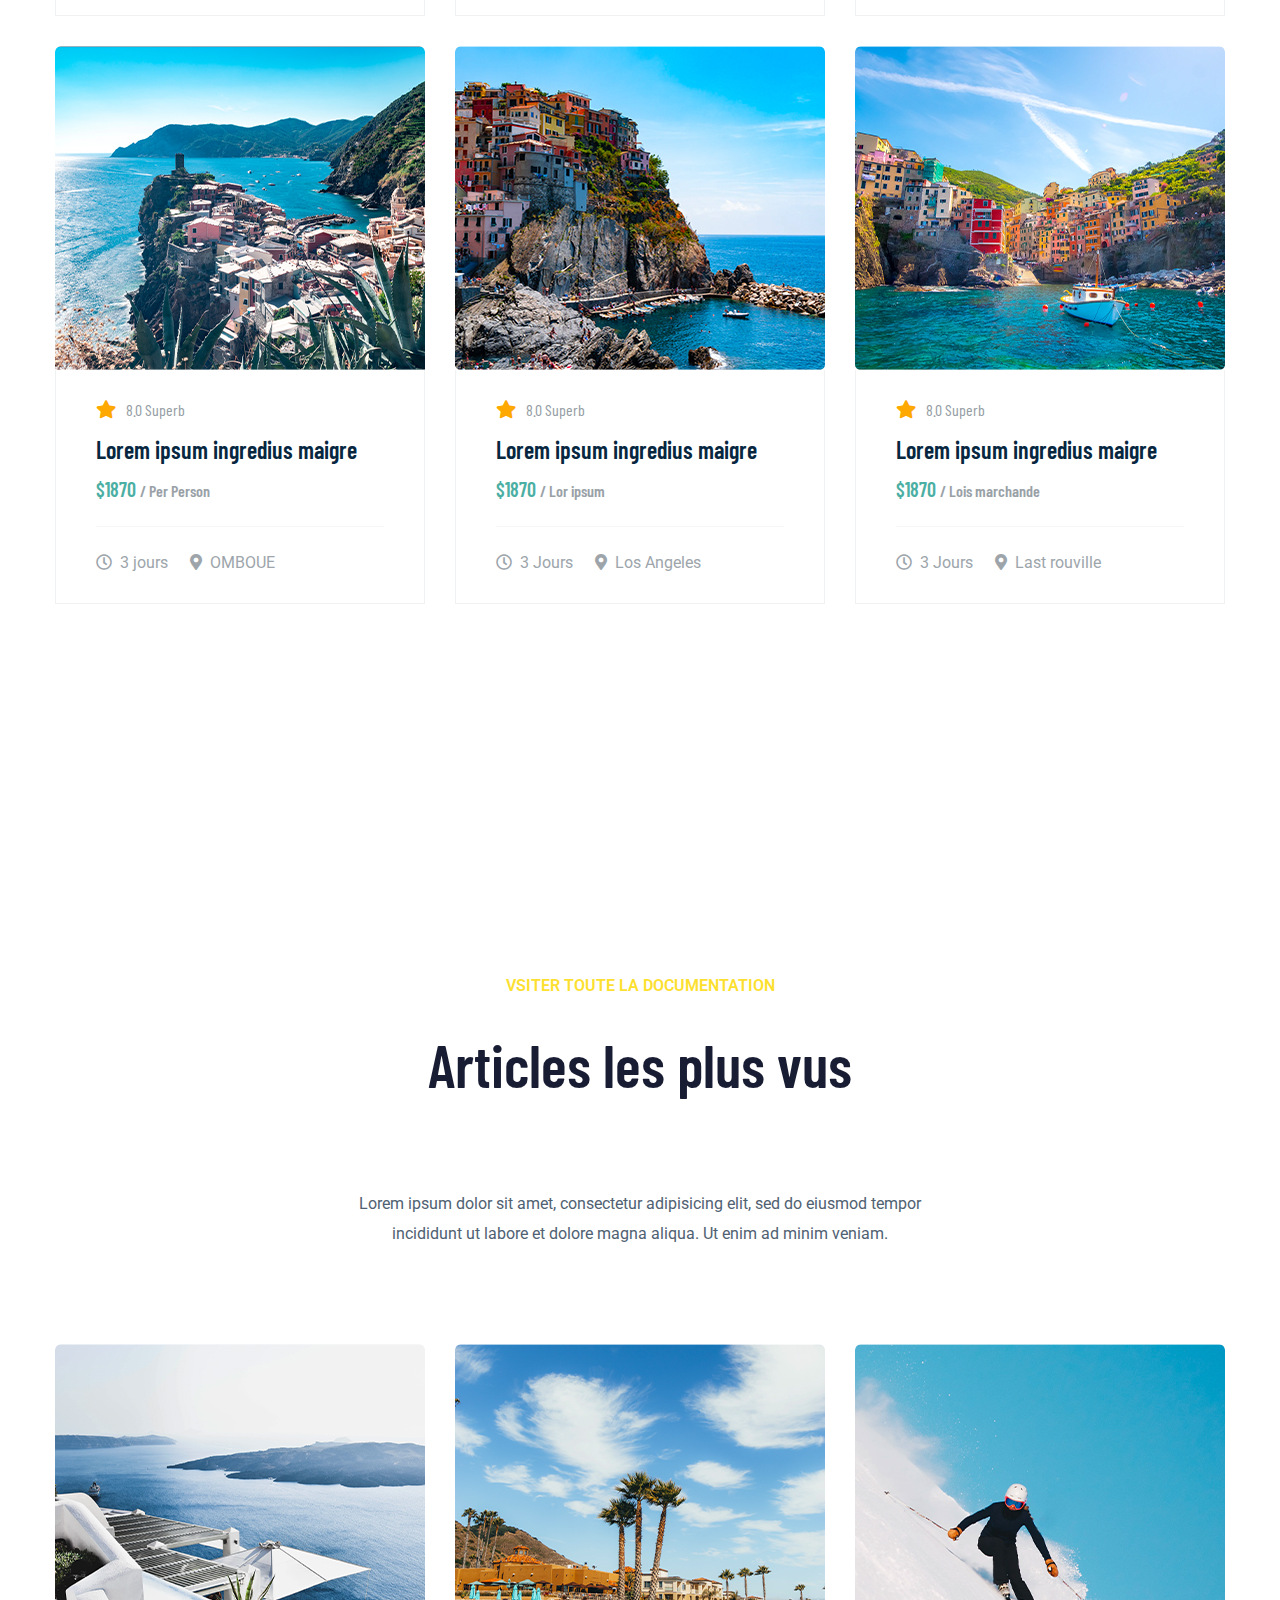
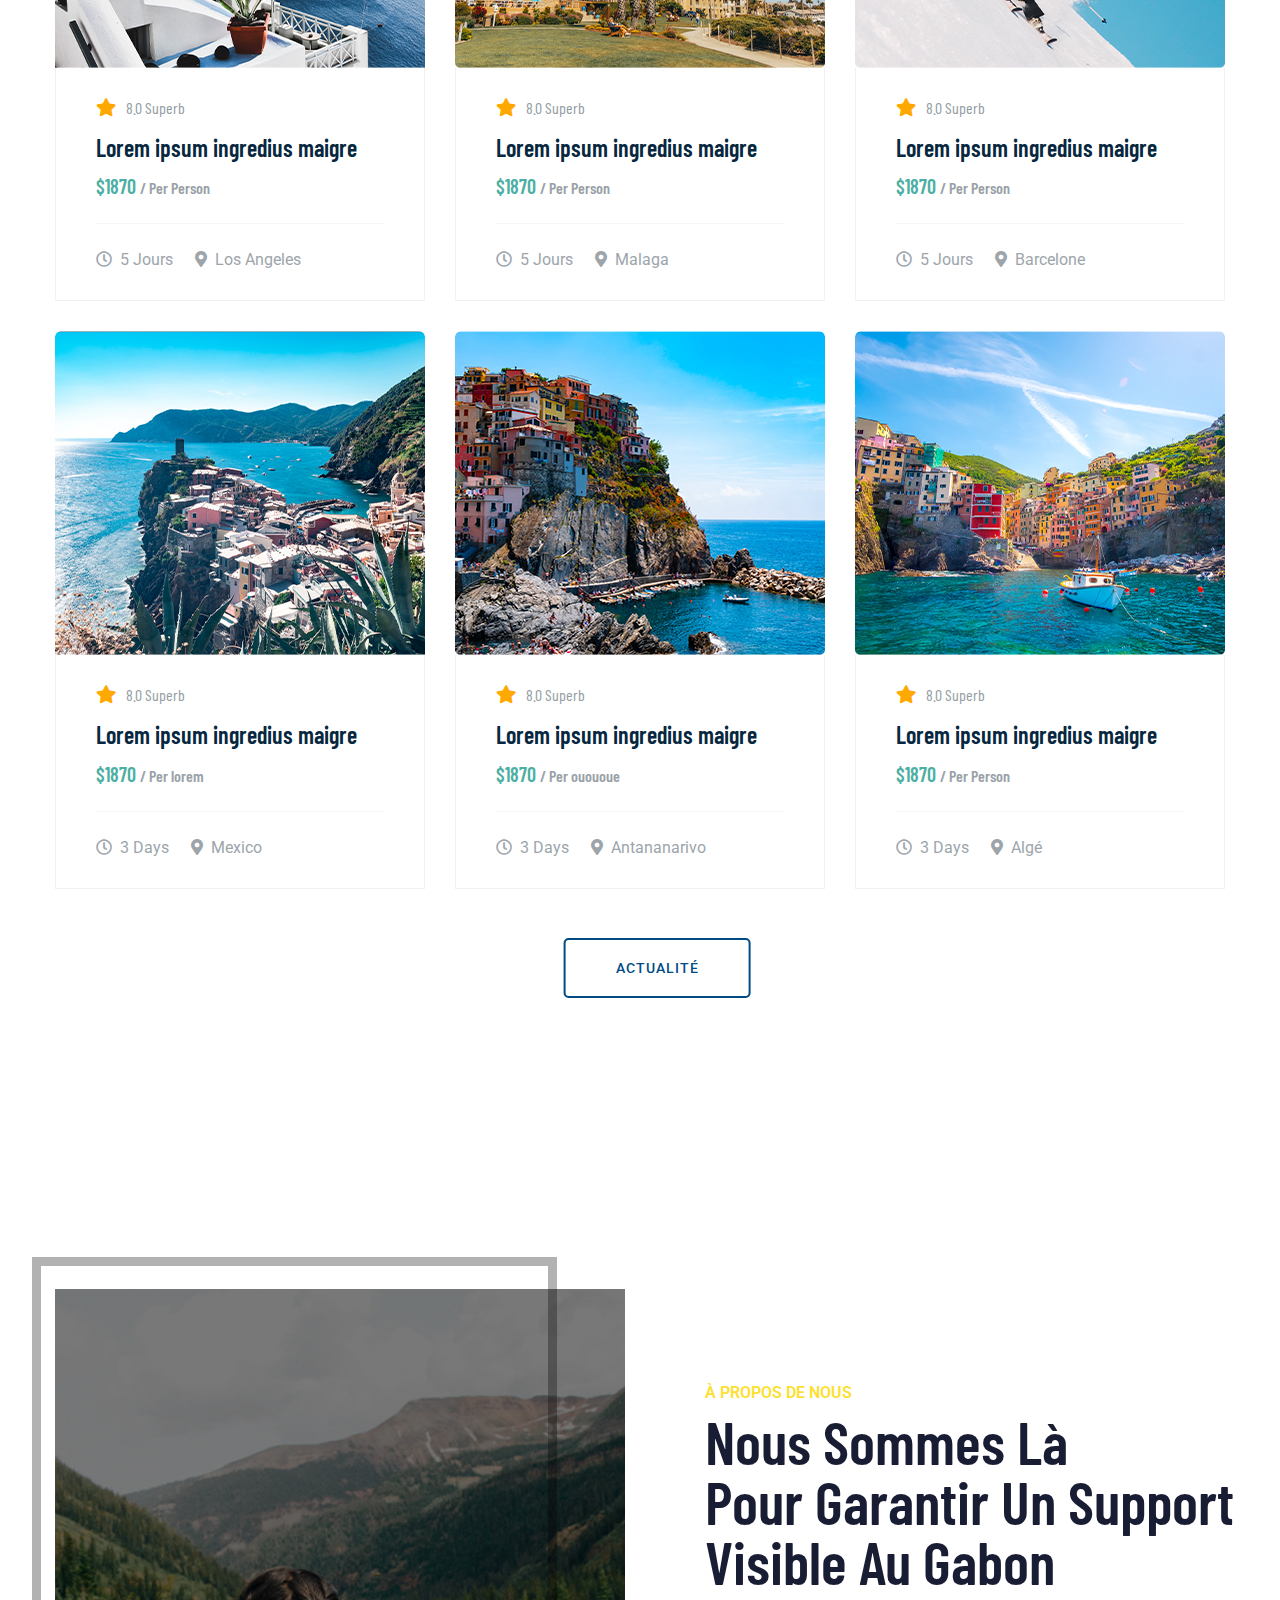
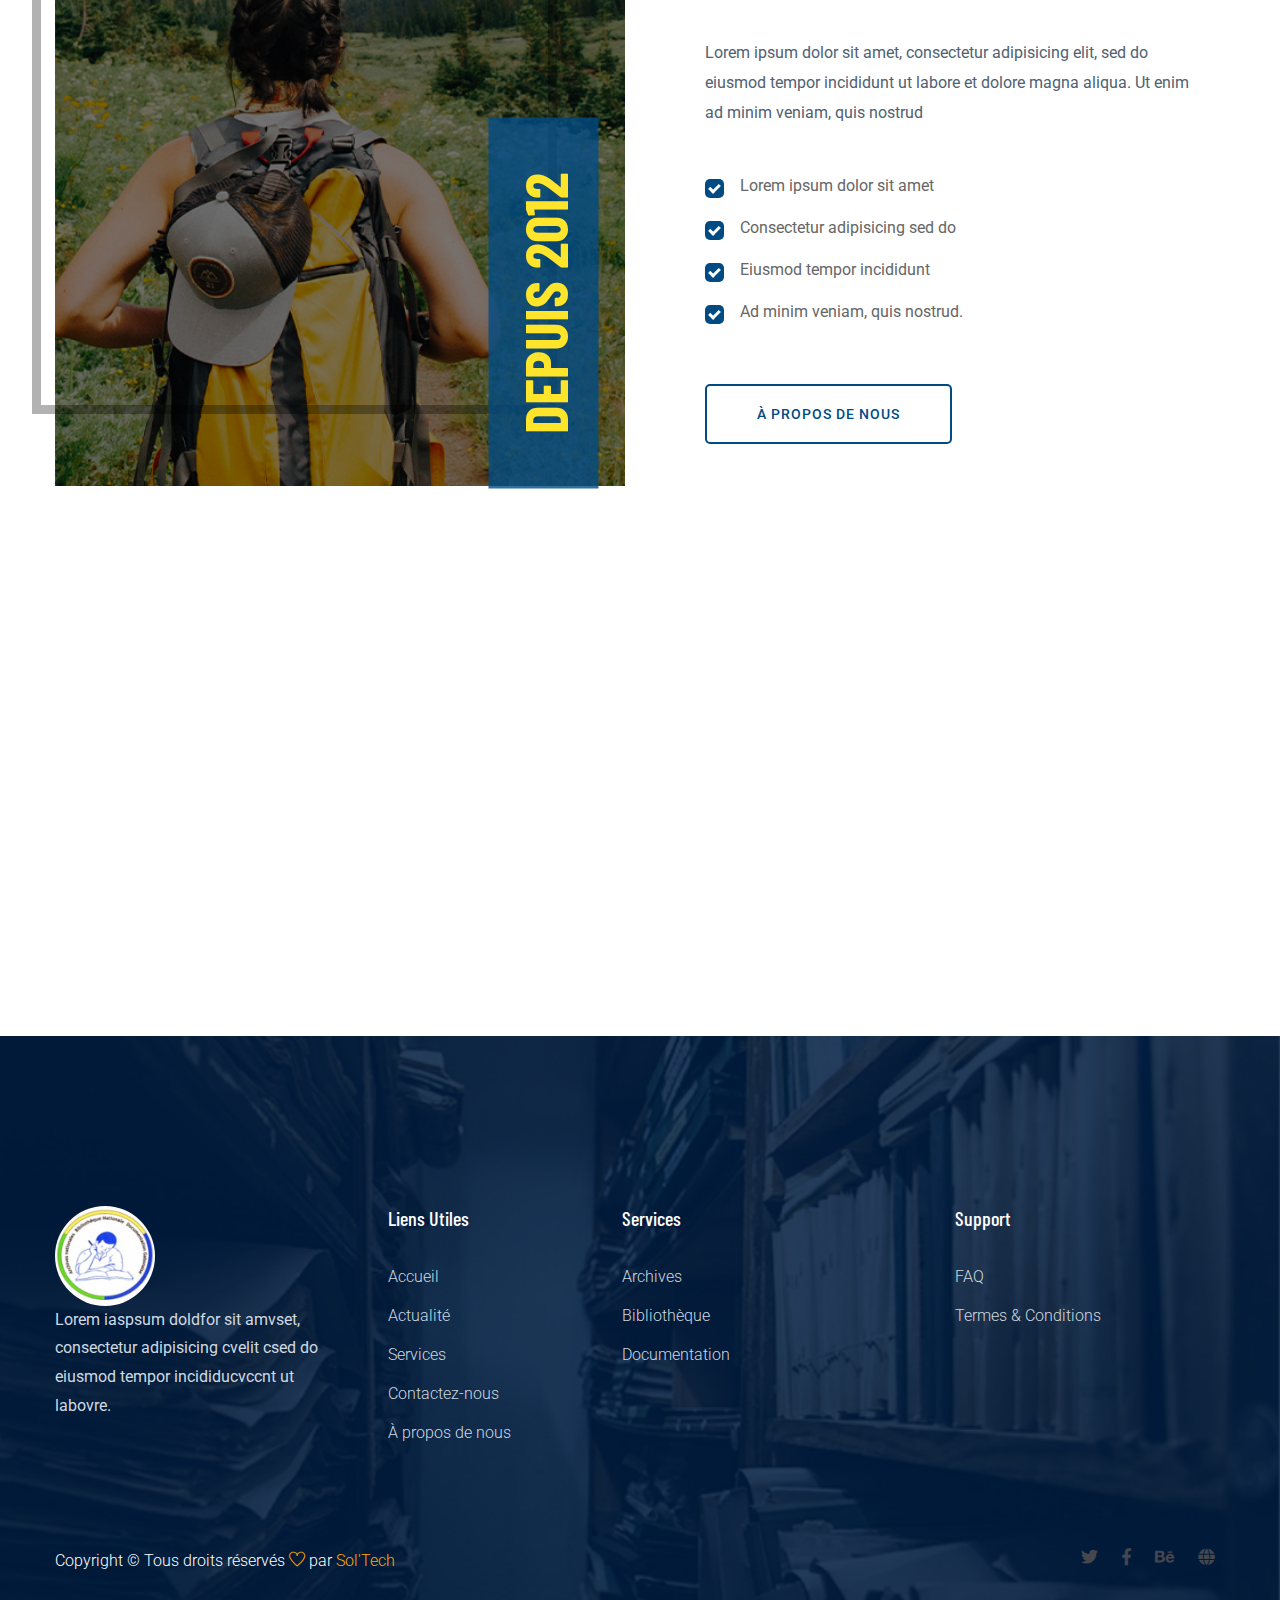
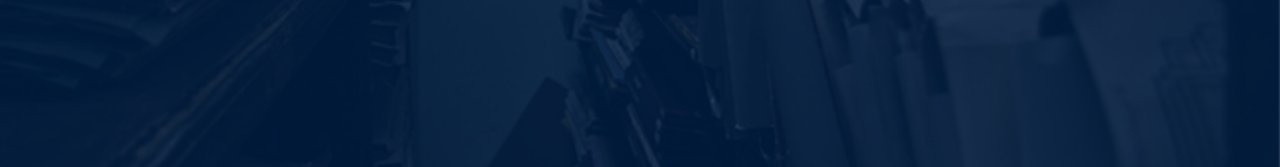
==== commit 6e7dec4e: "Responsive bug fixed to index" ====
--- a/index.html
+++ b/index.html
@@ -48,7 +48,7 @@
                             <div class="col-xl-9 col-lg-9 col-md-9">
                                 <div class="hero__caption  ">
                                     <h1 class='text-header-banner'>Bienvenue au service des  <span>Archives Nationales du Gabon !</span> </h1>
-                                    <p style="font-size: 21px;">Vous avez la possibilité de consulter des documents du département <br> des Archives Nationales, de la Bibliothèque Nationale <br> ou de la Documentation Gabonaise. <br> <span style="color: rgb(253, 224, 47); font-weight: 600; ">Que chosissez-vous de faire ?</span> </p>
+                                    <p style="font-size: 21px;" class="text-p-banner">Vous avez la possibilité de consulter des documents du département <br> des Archives Nationales, de la Bibliothèque Nationale <br> ou de la Documentation Gabonaise. <br> <span style="color: rgb(253, 224, 47); font-weight: 600; ">Que choisissez-vous de faire ?</span> </p>
                                 </div>
                             </div>
                         </div>
@@ -85,8 +85,7 @@
         <!-- start objectifs -->
         <div class="our-services servic-padding">
             <h1 style="text-align:center ; font-size: 55px; font-weight: 600;">Nos Objectifs</h1> <br> <br>
-            <div class="container services-section">
-                <div class="row d-flex justify-contnet-center">
+                <div class="row d-flex justify-contnet-center ">
 
                     <div class="col-xl-3 col-lg-3 col-md-3 col-sm-6 cadreobjectif">
                         <div class="single-services text-center mb-30">
@@ -117,10 +116,10 @@
                 incididunt ut labore et dolore magna aliqua. Ut enim ad minim veniam, quis nostrud <br>
                 incididunt ut labore et dolore magna aliqua. Ut enim ad minim veniam.
             </p>
-            <div class="container services-section">
+            <div class="container services-section services-section-mobile">
                 <div class="row d-flex justify-contnet-center">
                     
-                    <div class="col-xl-3 col-lg-3 col-md-3 col-sm-6">
+                    <div class="col-xl-3 col-lg-3 col-md-3 col-sm-6 services-cadre-mobile">
                         <a href="./archives.html">
                             <div class="single-services text-center mb-30 ">
                                 <div class="services-ion">
@@ -133,7 +132,7 @@
                         </a>
                         
                     </div>
-                    <div class="col-xl-3 col-lg-3 col-md-3 col-sm-6 ">
+                    <div class="col-xl-3 col-lg-3 col-md-3 col-sm-6 services-cadre-mobile ">
                         <a href="./bibliotheque.html">
                            <div class="single-services text-center mb-30">
                                 <div class="services-ion">
@@ -146,7 +145,7 @@
                         </a>
                         
                     </div>
-                    <div class="col-xl-3 col-lg-3 col-md-3 col-sm-6">
+                    <div class="col-xl-3 col-lg-3 col-md-3 col-sm-6 services-cadre-mobile">
                         <a href="./documentation.html">
                            <div class="single-services text-center mb-30">
                                 <div class="services-ion">
--- a/assets/css/style.css
+++ b/assets/css/style.css
@@ -7210,4 +7210,23 @@
 }
 html{
     overflow-x: hidden;
+}
+
+/* Classe card version mobile */
+.article .card{
+    width: 60%;
+}
+.articleh1 h1{
+    width: 61%;
+}
+
+/* Classe card version mobile */
+@media screen and (max-width: 968px){
+    .article .card{
+        width: 90%;
+    }
+    .articleh1 h1{
+        width: 90%;
+        margin-top: -1em;
+    }
 }--- a/dgabd.css
+++ b/dgabd.css
@@ -127,5 +127,60 @@
 }
 
 
+/* Large Mobile :480px. */
+@media only screen and (min-width: 320px) and (max-width: 767px) {
+    .container {width:450px}
+    h1{
+        font-size: 40px !important;
+    }
+
+    .text-header-banner{
+        font-size: 50px !important;
+    }
+
+    .parent-c.o{
+        display: flex;
+        justify-content: center;
+        align-items: center;
+    }
+
+    .cadreobjectif{
+        width: 250px;
+
+    }
 
 
+
+    .services-section-mobile{
+        display: flex;
+        justify-content: center;
+        align-items: center;
+    }
+
+
+    .services-cadre-mobile{
+        width: 250px !important;
+        transform: translate(-40px); 
+    }
+
+    html{
+        display: flex;
+        flex-direction: column;
+        justify-content: center;
+        align-items:center ;
+        flex-wrap: wrap;
+        padding: 10px;
+    }
+
+    .text-p-banner{
+        font-size: 18px !important;
+    }
+     
+    }
+
+
+
+
+
+
+
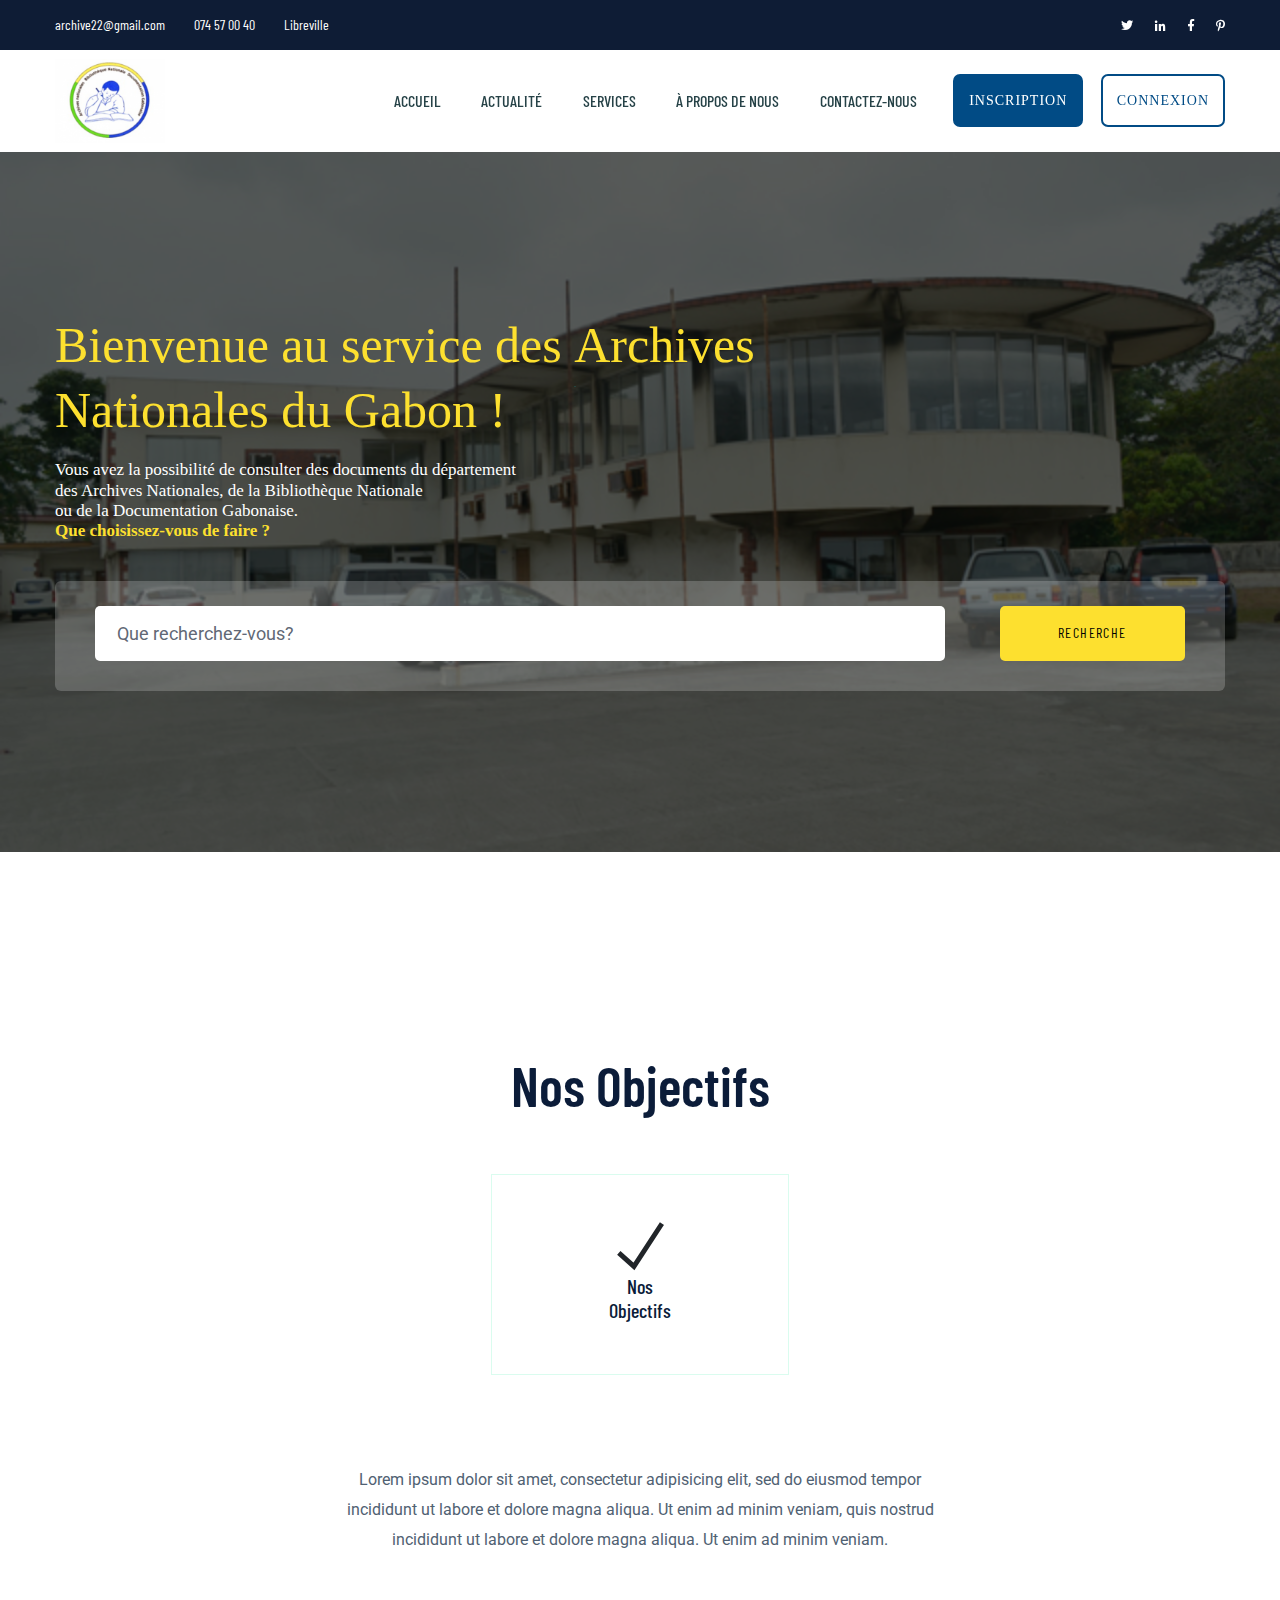
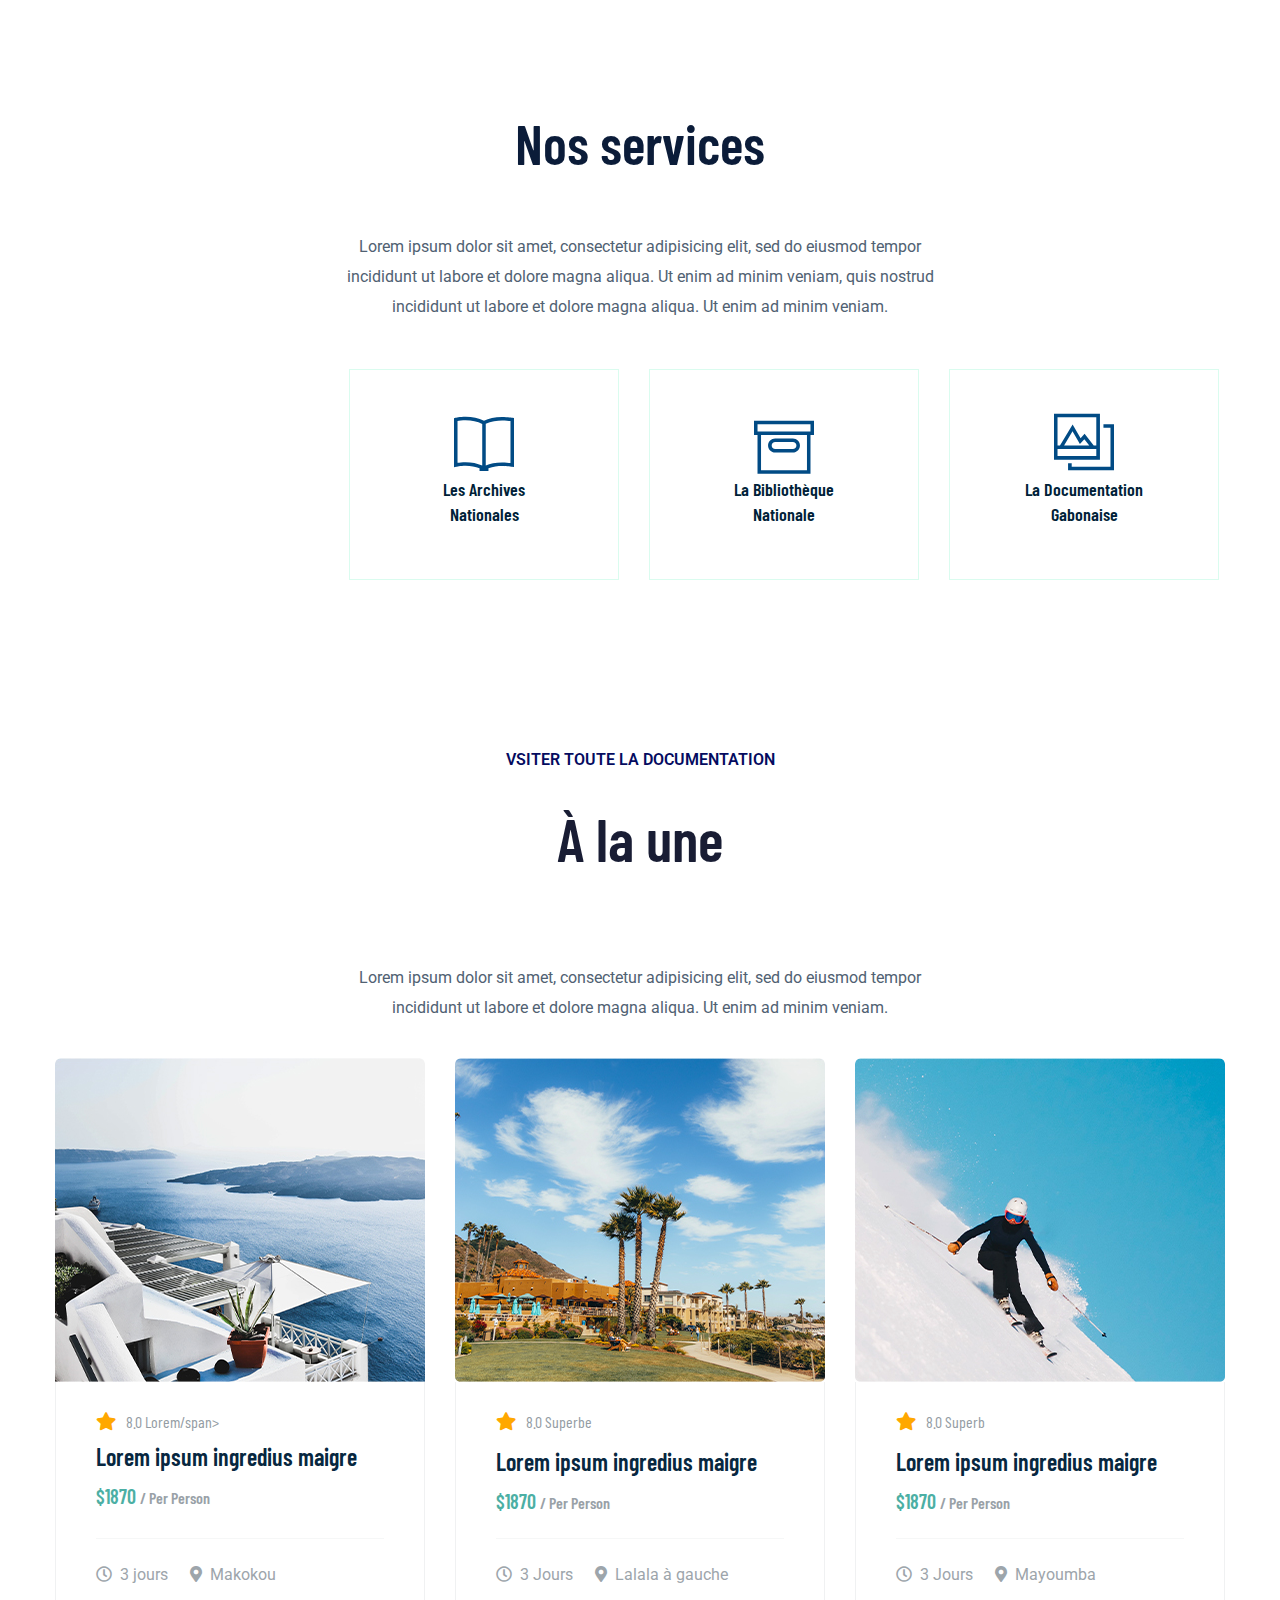
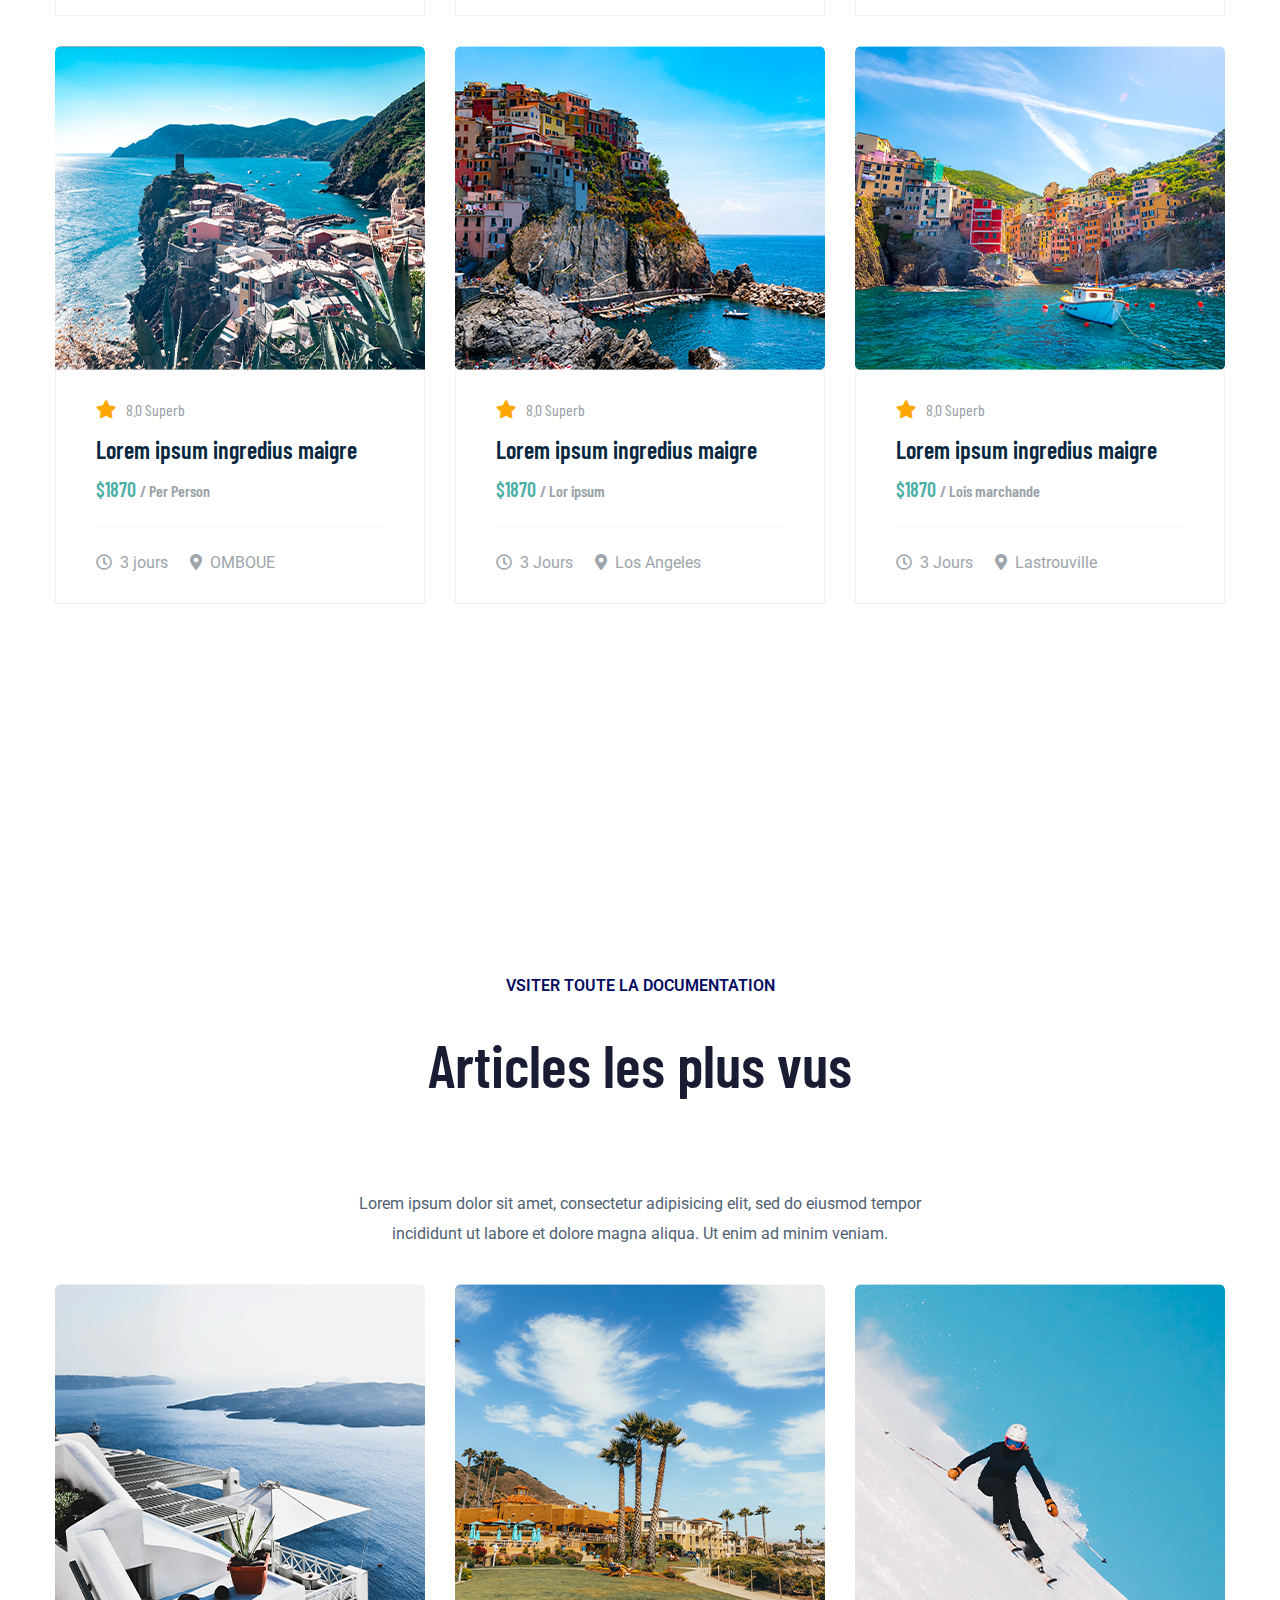
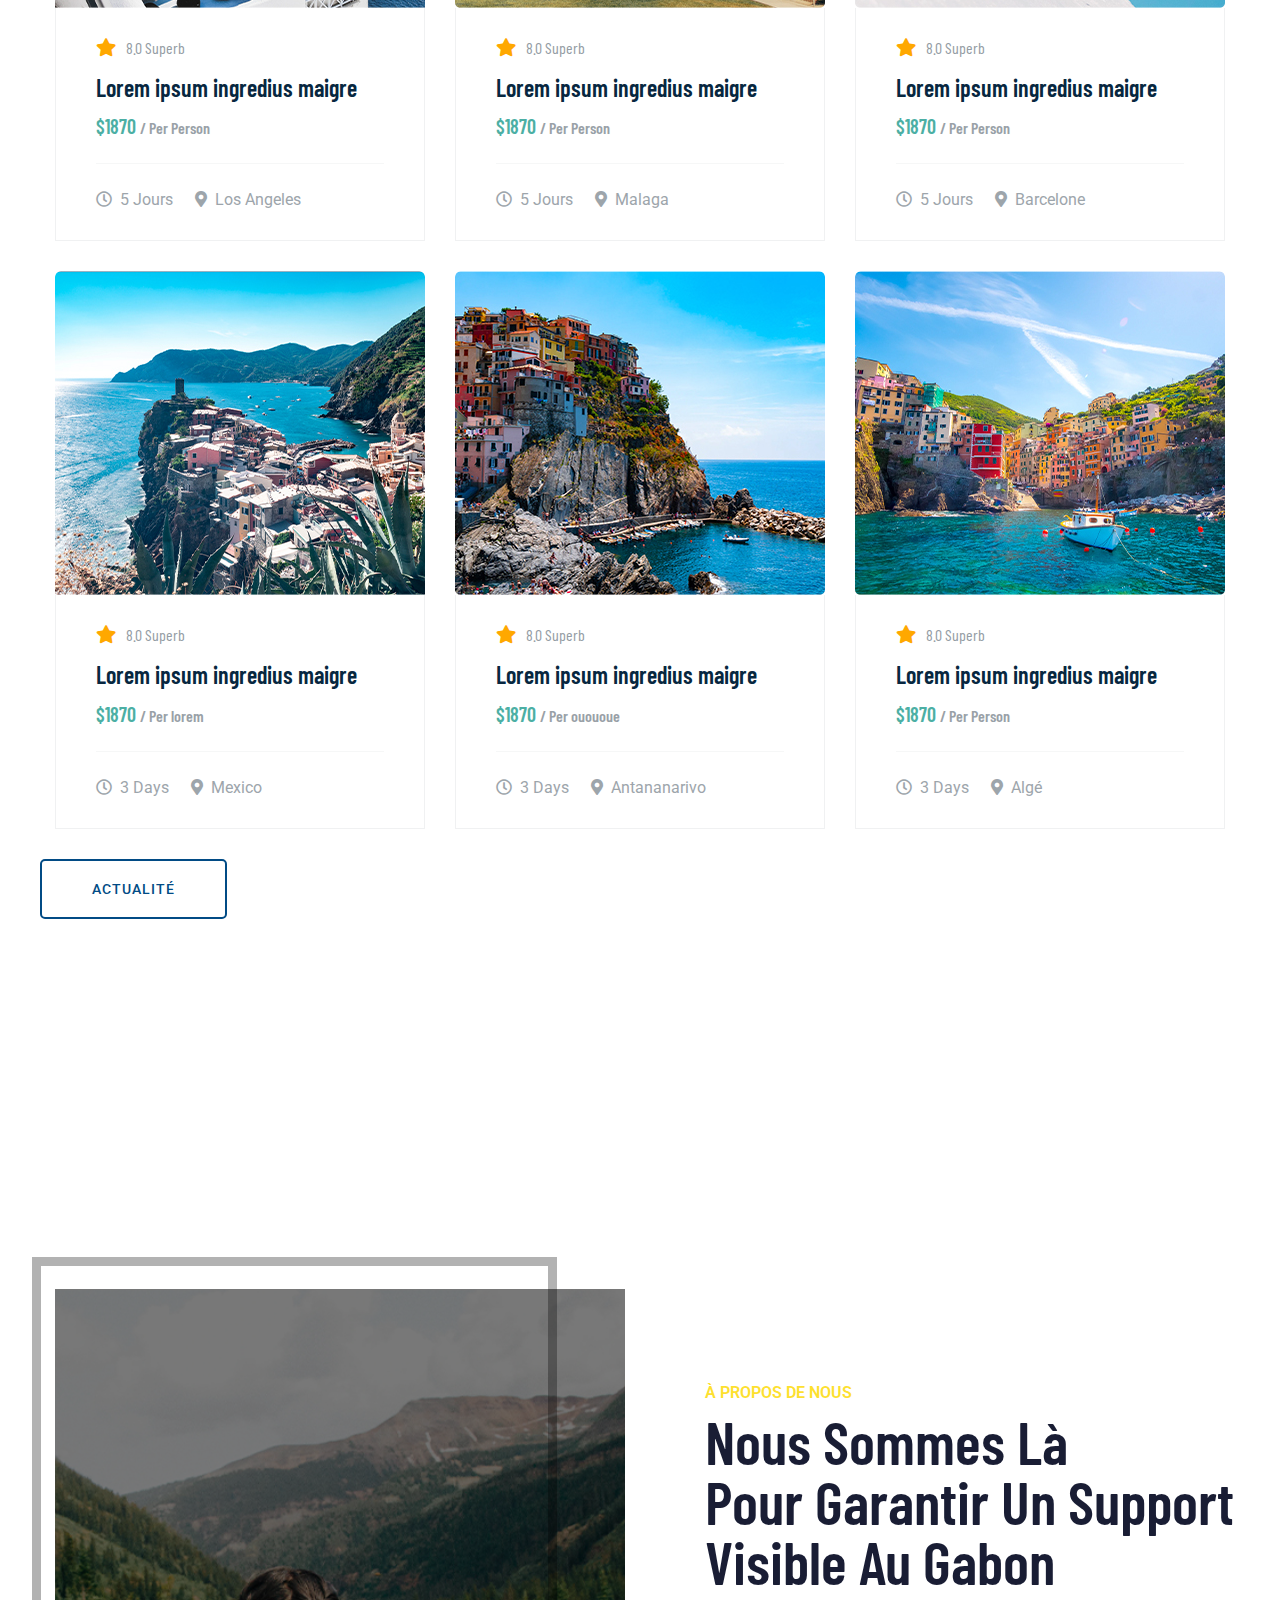
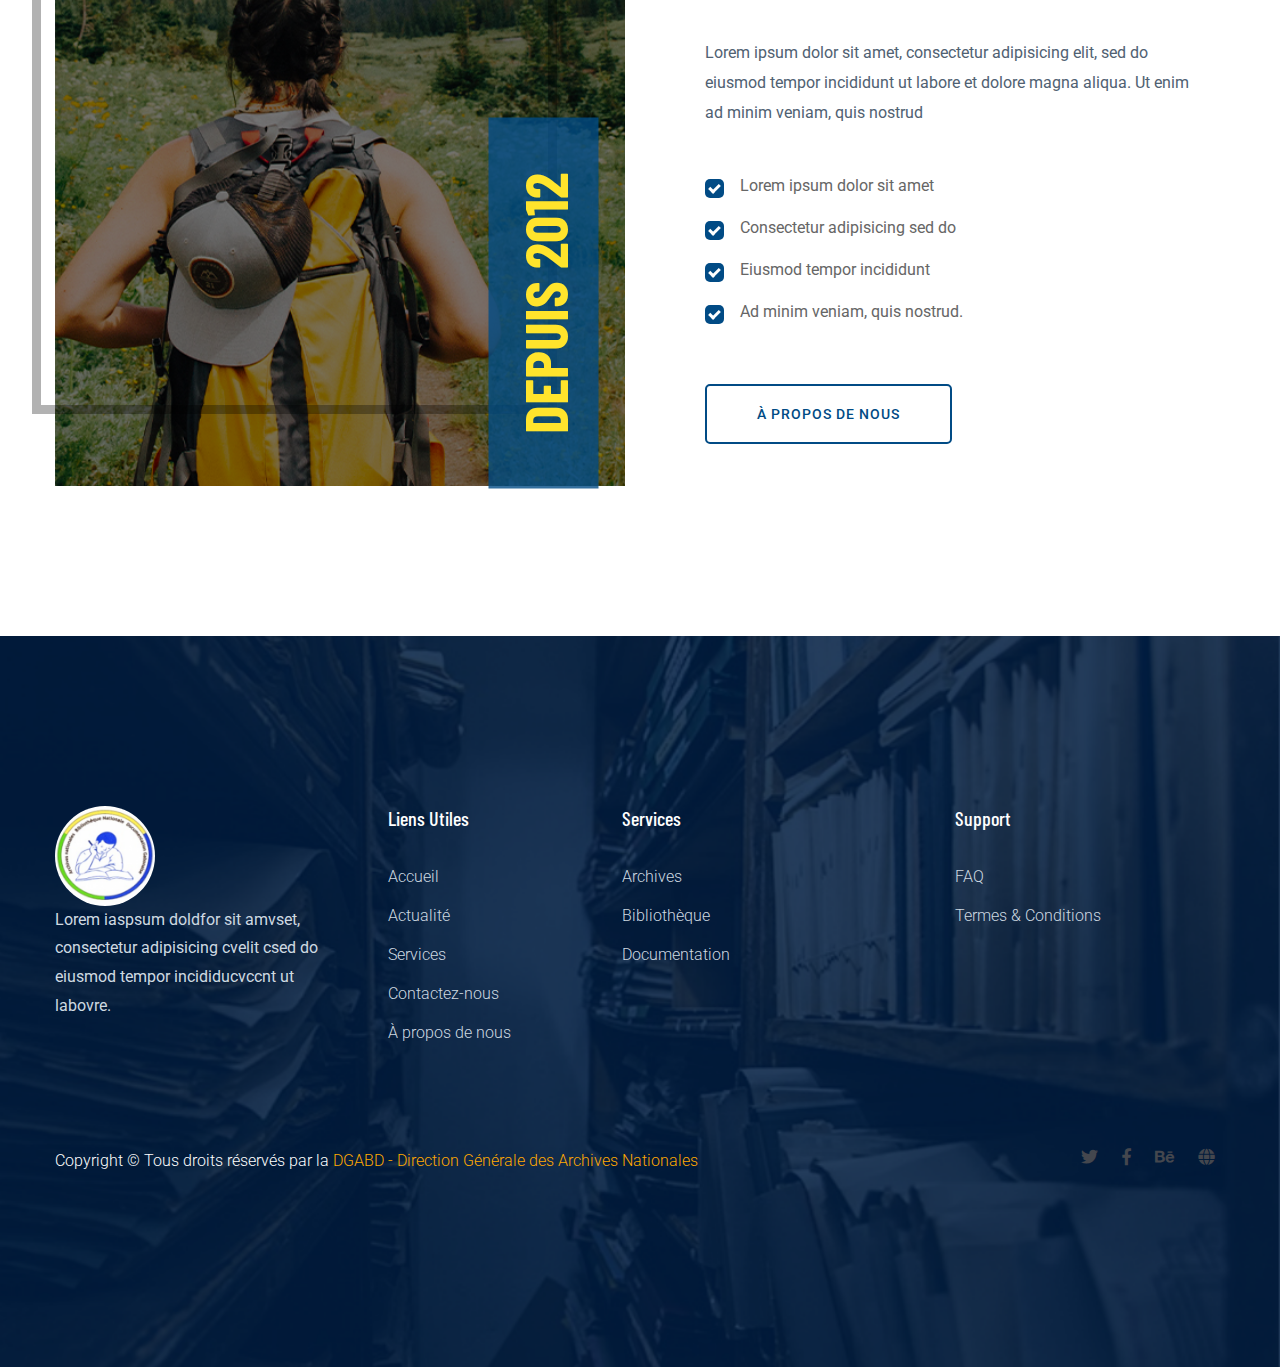
==== commit e08d49e7: "Responsive bug fixed 2" ====
--- a/index.html
+++ b/index.html
@@ -1,6 +1,6 @@
 
 <!doctype html>
-<html class="no-js" lang="zxx">
+<html class="no-js" lang="zxx" >
 
 <head>
     <meta charset="utf-8">
@@ -48,7 +48,7 @@
                             <div class="col-xl-9 col-lg-9 col-md-9">
                                 <div class="hero__caption  ">
                                     <h1 class='text-header-banner'>Bienvenue au service des  <span>Archives Nationales du Gabon !</span> </h1>
-                                    <p style="font-size: 21px;" class="text-p-banner">Vous avez la possibilité de consulter des documents du département <br> des Archives Nationales, de la Bibliothèque Nationale <br> ou de la Documentation Gabonaise. <br> <span style="color: rgb(253, 224, 47); font-weight: 600; ">Que choisissez-vous de faire ?</span> </p>
+                                    <p style="font-size: 17px;" class="text-p-banner">Vous avez la possibilité de consulter des documents du département <br> des Archives Nationales, de la Bibliothèque Nationale <br> ou de la Documentation Gabonaise. <br> <span style="color: rgb(253, 224, 47); font-weight: 600; ">Que choisissez-vous de faire ?</span> </p>
                                 </div>
                             </div>
                         </div>
@@ -84,7 +84,7 @@
 
         <!-- start objectifs -->
         <div class="our-services servic-padding">
-            <h1 style="text-align:center ; font-size: 55px; font-weight: 600;">Nos Objectifs</h1> <br> <br>
+            <h1 class="nosObjectifs" style="text-align:center ; font-size: 55px; font-weight: 600;">Nos Objectifs</h1> <br> <br>
                 <div class="row d-flex justify-contnet-center ">
 
                     <div class="col-xl-3 col-lg-3 col-md-3 col-sm-6 cadreobjectif">
@@ -99,7 +99,7 @@
                   
                 </div>
             </div>
-            <p class="objectif-p-section">
+            <p class="objectif-p-section text-paragraph" >
                 Lorem ipsum dolor sit amet, consectetur adipisicing elit, sed do eiusmod tempor <br>
                 incididunt ut labore et dolore magna aliqua. Ut enim ad minim veniam, quis nostrud <br>
                 incididunt ut labore et dolore magna aliqua. Ut enim ad minim veniam.
@@ -110,14 +110,14 @@
 
         <!-- Our Services Start -->
         <div class="our-services servic-padding">
-            <h1 style="text-align:center ; font-size: 55px; font-weight: 600;">Les services</h1> <br> <br>
-            <p class="services-p-section">
+            <h1 class="nosServices" style="text-align:center ; font-size: 55px; font-weight: 600;">Nos services</h1> <br> <br>
+            <p class="services-p-section text-paragraph">
                 Lorem ipsum dolor sit amet, consectetur adipisicing elit, sed do eiusmod tempor <br>
                 incididunt ut labore et dolore magna aliqua. Ut enim ad minim veniam, quis nostrud <br>
                 incididunt ut labore et dolore magna aliqua. Ut enim ad minim veniam.
             </p>
             <div class="container services-section services-section-mobile">
-                <div class="row d-flex justify-contnet-center">
+                <div class="row d-flex justify-content-center .parent-c.o">
                     
                     <div class="col-xl-3 col-lg-3 col-md-3 col-sm-6 services-cadre-mobile">
                         <a href="./archives.html">
@@ -179,9 +179,9 @@
                 <div class="row">
                     <div class="col-lg-12">
                         <div class="section-tittle text-center">
-                            <span style="color:rgb(253, 224, 47) ;font-weight: 600; padding-bottom: 30px;">VSITER TOUTE LA DOCUMENTATION</span>
-                            <h2 style="padding-bottom: 0px;">À la une</h2>
-                            <p class="services-p-section" style="padding-bottom: 20px;">
+                            <span style="color:rgb(5, 11, 95) ;font-weight: 600; padding-bottom: 30px;">VSITER TOUTE LA DOCUMENTATION</span>
+                            <h2 class="laUne" style="padding-bottom: 0px;">À la une</h2>
+                            <p class="services-p-section text-paragraph" style="padding-bottom: 20px;">
                                 Lorem ipsum dolor sit amet, consectetur adipisicing elit, sed do eiusmod tempor <br>
                                 incididunt ut labore et dolore magna aliqua. Ut enim ad minim veniam.
                             </p>
@@ -303,7 +303,7 @@
                                 <div class="place-cap-bottom">
                                     <ul>
                                         <li><i class="far fa-clock"></i>3 Jours</li>
-                                        <li><i class="fas fa-map-marker-alt"></i>Last rouville</li>
+                                        <li><i class="fas fa-map-marker-alt"></i>Lastrouville</li>
                                     </ul>
                                 </div>
                             </div>
@@ -318,18 +318,20 @@
             <div class="container">
                 <!-- Section Tittle -->
                 <div class="row">
-                    <div class="col-lg-12">
+                    <div class="col-lg-12 sec-button">
                         <div class="section-tittle text-center">
-                            <span style="color:rgb(253, 224, 47) ; font-weight: 600; padding-bottom: 30px;">VSITER TOUTE LA DOCUMENTATION</span>
-                            <h2>Articles les plus vus</h2>
-                            <p class="services-p-section" style="padding-bottom: 20px;">
+                            <span style="color:rgb(5, 11, 95) ; font-weight: 600; padding-bottom: 30px;">VSITER TOUTE LA DOCUMENTATION</span>
+                            <h2 class="plusVus">Articles les plus vus</h2>
+                            <p class="services-p-section text-paragraph" style="padding-bottom: 20px;">
                                 Lorem ipsum dolor sit amet, consectetur adipisicing elit, sed do eiusmod tempor <br>
                                 incididunt ut labore et dolore magna aliqua. Ut enim ad minim veniam.
                             </p>
                         </div>
                         
                     </div>
-                    <a style="transform:translate(280%, 2090%) ;" href="./actualite.html" class="btn border-btn">Actualité</a>
+
+                    
+                    
                 </div>
                 <div class="row">
                     <div class="col-xl-4 col-lg-4 col-md-6">
@@ -452,6 +454,12 @@
                             </div>
                         </div>
                     </div>
+                    <div class="actu-btn-parent">
+                         <div class="actu-div">
+                            <a  href="./actualite.html" class="btn border-btn actu-button">Actualité</a> 
+                        </div>
+                    </div>
+                   
                 </div>
             </div>
         </div>
@@ -479,7 +487,7 @@
                                 <h2>Nous Sommes Là <br>Pour Garantir Un Support Visible Au Gabon</h2>
                             </div>
                             <div class="support-caption">
-                                <p>Lorem ipsum dolor sit amet, consectetur adipisicing elit, sed do eiusmod tempor
+                                <p class="text-paragraph">Lorem ipsum dolor sit amet, consectetur adipisicing elit, sed do eiusmod tempor
                                     incididunt ut labore et dolore magna aliqua. Ut enim ad minim veniam, quis nostrud
                                 </p>
                                 <div class="select-suport-items">
@@ -507,143 +515,7 @@
                 </div>
             </div>
         </div>
-        <!-- Support Company End-->
-        <!-- Testimonial Start -->
-        <!-- Testimonial Start -->
-        <!-- <div class="testimonial-area testimonial-padding" data-background="assets/img/testmonial/testimonial_bg.jpg">
-            <div class="container ">
-                <div class="row d-flex justify-content-center">
-                    <div class="col-xl-11 col-lg-11 col-md-9">
-                        <div class="h1-testimonial-active"> -->
-        <!-- Single Testimonial -->
-        <!-- <div class="single-testimonial text-center"> -->
-        <!-- Testimonial Content -->
-        <!-- <div class="testimonial-caption ">
-                                    <div class="testimonial-top-cap">
-                                        <img src="assets/img/icon/testimonial.png" alt="">
-                                        <p>Logisti Group is a representative logistics operator providing full range of ser
-                                            of customs clearance and transportation worl.</p>
-                                    </div> -->
-        <!-- founder -->
-        <!-- <div class="testimonial-founder d-flex align-items-center justify-content-center">
-                                        <div class="founder-img">
-                                            <img src="assets/img/testmonial/Homepage_testi.png" alt="">
-                                        </div>
-                                        <div class="founder-text">
-                                            <span>Jessya Inn</span>
-                                            <p>Co Founder</p>
-                                        </div>
-                                    </div>
-                                </div>
-                            </div> -->
-        <!-- Single Testimonial -->
-        <!-- <div class="single-testimonial text-center"> -->
-        <!-- Testimonial Content -->
-        <!-- <div class="testimonial-caption ">
-                                    <div class="testimonial-top-cap">
-                                        <img src="assets/img/icon/testimonial.png" alt="">
-                                        <p>Logisti Group is a representative logistics operator providing full range of ser
-                                            of customs clearance and transportation worl.</p>
-                                    </div> -->
-        <!-- founder -->
-        <!-- <div class="testimonial-founder d-flex align-items-center justify-content-center">
-                                        <div class="founder-img">
-                                            <img src="assets/img/testmonial/Homepage_testi.png" alt="">
-                                        </div>
-                                        <div class="founder-text">
-                                            <span>Jessya Inn</span>
-                                            <p>Co Founder</p>
-                                        </div>
-                                    </div>
-                                </div>
-                            </div>
-                        </div>
-                    </div>
-                </div>
-            </div>
-        </div> -->
-        <!-- Testimonial End -->
-        <!-- Blog Area Start -->
-        <div class="home-blog-area section-padding2">
-            <div class="container">
-                <!-- Section Tittle -->
-                <!-- <div class="row">
-                    <div class="col-lg-12">
-                        <div class="section-tittle text-center">
-                            <span>Dernière actus</span>
-                            <h2>Actualité</h2>
-                        </div>
-                    </div>
-                </div> -->
-                <!-- Favourite Places Start -->
-                <!-- <div class="row">
-                    <div class="col-xl-4 col-lg-4 col-md-6">
-                        <div class="single-place mb-30">
-                            <div class="place-img">
-                                <img src="assets/img/service/services1.jpg" alt="">
-                            </div>
-                            <div class="place-cap">
-                                <div class="place-cap-top">
-                                    <span><i class="fas fa-star"></i><span>8.0 Superb</span> </span>
-                                    <h3><a href="#">The Dark Forest Adventure</a></h3>
-                                    <p class="dolor">$1870 <span>/ Per Person</span></p>
-                                </div>
-                                <div class="place-cap-bottom">
-                                    <ul>
-                                        <li><i class="far fa-clock"></i>3 Days</li>
-                                        <li><i class="fas fa-map-marker-alt"></i>Los Angeles</li>
-                                    </ul>
-                                </div>
-                            </div>
-                        </div>
-                    </div>
-                    <div class="col-xl-4 col-lg-4 col-md-6">
-                        <div class="single-place mb-30">
-                            <div class="place-img">
-                                <img src="assets/img/service/services2.jpg" alt="">
-                            </div>
-                            <div class="place-cap">
-                                <div class="place-cap-top">
-                                    <span><i class="fas fa-star"></i><span>8.0 Superb</span> </span>
-                                    <h3><a href="#">The Dark Forest Adventure</a></h3>
-                                    <p class="dolor">$1870 <span>/ Per Person</span></p>
-                                </div>
-                                <div class="place-cap-bottom">
-                                    <ul>
-                                        <li><i class="far fa-clock"></i>3 Days</li>
-                                        <li><i class="fas fa-map-marker-alt"></i>Los Angeles</li>
-                                    </ul>
-                                </div>
-                            </div>
-                        </div>
-                    </div>
-                    <div class="col-xl-4 col-lg-4 col-md-6">
-                        <div class="single-place mb-30">
-                            <div class="place-img">
-                                <img src="assets/img/service/services3.jpg" alt="">
-                            </div>
-                            <div class="place-cap">
-                                <div class="place-cap-top">
-                                    <span><i class="fas fa-star"></i><span>8.0 Superb</span> </span>
-                                    <h3><a href="#">The Dark Forest Adventure</a></h3>
-                                    <p class="dolor">$1870 <span>/ Per Person</span></p>
-                                </div>
-                                <div class="place-cap-bottom">
-                                    <ul>
-                                        <li><i class="far fa-clock"></i>3 Days</li>
-                                        <li><i class="fas fa-map-marker-alt"></i>Los Angeles</li>
-                                    </ul>
-                                </div>
-                            </div>
-                        </div>
-                    </div>
-                </div>
-            </div> -->
-        </div>
-        <!-- Favourite Places End -->
-        </div>
-        </div>
-        <!-- Blog Area End -->
+        
 
     </main>
     <div id="footer"></div>
--- a/dgabd.css
+++ b/dgabd.css
@@ -21,8 +21,7 @@
 }
 
 .cadreobjectif{
-    position: relative;
-    left: 25%;
+    margin: 0 auto;
 }
 
 .objectif-p-section{
@@ -63,6 +62,29 @@
     width: 110px;   
 }
 
+
+/* .nosdirecteurs{
+    position: relative;
+    left: 42%;
+} */
+
+.lesdeuxdirecteurs{
+    height: 100vh;
+    background-color: #f9f4f4;
+    display: flex;
+    justify-content: space-around;
+    border-radius: 10px;
+}
+
+.directeur{
+    background-color: #ffffff;
+    position: relative;
+    top: 20vh;
+    margin-bottom: 10px;    
+}
+
+
+
 .footer-log img{
     width: 100px;
     border-radius: 50%;   
@@ -83,6 +105,11 @@
     background-color: rgba(0, 0, 0, 0.673);
 }
 
+.text-p-banner{
+    font-family: 'Montserrat' !important; 
+}
+
+
 
 /* CSS POUR MODIFIER LA POLICE À LA BANNIER DE L'ACCUEIL */
 
@@ -93,13 +120,15 @@
 } */
 
 
+
 .text-header-banner{
     font-family: 'Montserrat'!important;
-    font-size: 70px !important;
+    font-size: 50px !important;
     
     /* letter-spacing: -4.8px; */
 
 }
+
 
 
 
@@ -112,14 +141,14 @@
 }
 
 
-/* @font-face {
+@font-face {
     font-family: 'ventura_timesregular';
     src: url('ventura_times-webfont.woff2') format('woff2'),
          url('ventura_times-webfont.woff') format('woff');
     font-weight: normal;
     font-style: normal;
 
-} */
+}
 
 
 .services-p-section{
@@ -128,59 +157,143 @@
 
 
 /* Large Mobile :480px. */
-@media only screen and (min-width: 320px) and (max-width: 767px) {
-    .container {width:450px}
+@media only screen and (min-width: 250px) and (max-width: 767px) {
+    .container {width:100%;}
     h1{
         font-size: 40px !important;
     }
 
     .text-header-banner{
-        font-size: 50px !important;
+        font-size: 40px !important;
     }
 
     .parent-c.o{
+        display: flex;
+        justify-content: center !important;
+        align-items: center;
+    }
+
+    .cadreobjectif{
+        width: 250px;
+
+    }
+
+
+
+    .services-section-mobile{
+        display: flex ;
+        justify-content: center !important;
+        transform: translate(-0%);
+    }
+
+
+    .services-cadre-mobile{
+        width: 250px !important;
+        /* transform: translate(-33%);  */
+    }
+
+   
+
+    .text-p-banner{
+        font-size: 15px !important;
+    }
+
+    .sec-button{
+        display: flex;
+        justify-content: center !important;
+        
+    }
+
+    .nosObjectifs{
+        font-size: 200% !important;
+    }
+
+    
+    .nosServices{
+        font-size: 200% !important; 
+    }
+
+
+    .plusVus{
+        font-size: 200% !important; 
+    }
+
+     
+    .laUne{
+        font-size: 200% !important; 
+    }
+
+    .header-sticky{
+       padding-top: 50px !important;
+       padding-right: 20px !important;
+    }
+
+    .header-sticky .menu-biblio{
+
+    }
+
+    .text-paragraph{
+        padding: 0 15px !important;
+        text-justify: auto;
+    }
+
+    /* .actu-button{
+       transform: translate(0,1000px);
+        
+    } */
+
+    .actu-btn-parent{
+        width: 100%;
+        height: 5em;
+        /* margin-bottom: -600px; */
+        display: flex;
+        flex-direction: column;
+        justify-content: center;
+        align-items: flex-start;
+    }
+    
+    .actu-div{
+        width: 100%;
         display: flex;
         justify-content: center;
         align-items: center;
     }
 
-    .cadreobjectif{
-        width: 250px;
-
-    }
-
-
-
-    .services-section-mobile{
-        display: flex;
-        justify-content: center;
-        align-items: center;
-    }
-
-
-    .services-cadre-mobile{
-        width: 250px !important;
-        transform: translate(-40px); 
-    }
-
-    html{
-        display: flex;
-        flex-direction: column;
-        justify-content: center;
-        align-items:center ;
-        flex-wrap: wrap;
-        padding: 10px;
-    }
-
-    .text-p-banner{
-        font-size: 18px !important;
-    }
-     
-    }
-
-
-
-
-
-
-
+    .since1954{
+      margin-top: 10px !important;
+      display: flex;  
+      justify-content: center;
+      flex-direction: column;
+      transform: translate(10px,100px) rotate(deg) !important;
+      
+    }
+
+    .since1954-text{
+        font-size: 25px !important;  
+    }
+
+    .nosdirecteurs{
+        font-size: 25px;
+        text-align: center !important;
+
+    }
+
+    /* FORM CSS */
+
+    /* .Connexion-form{
+        font-size: 20px !important;
+        text-align: center;
+    }
+
+    .jaccepte{
+        font-size: 10px !important;
+    }
+       */
+    }
+
+
+
+
+
+
+
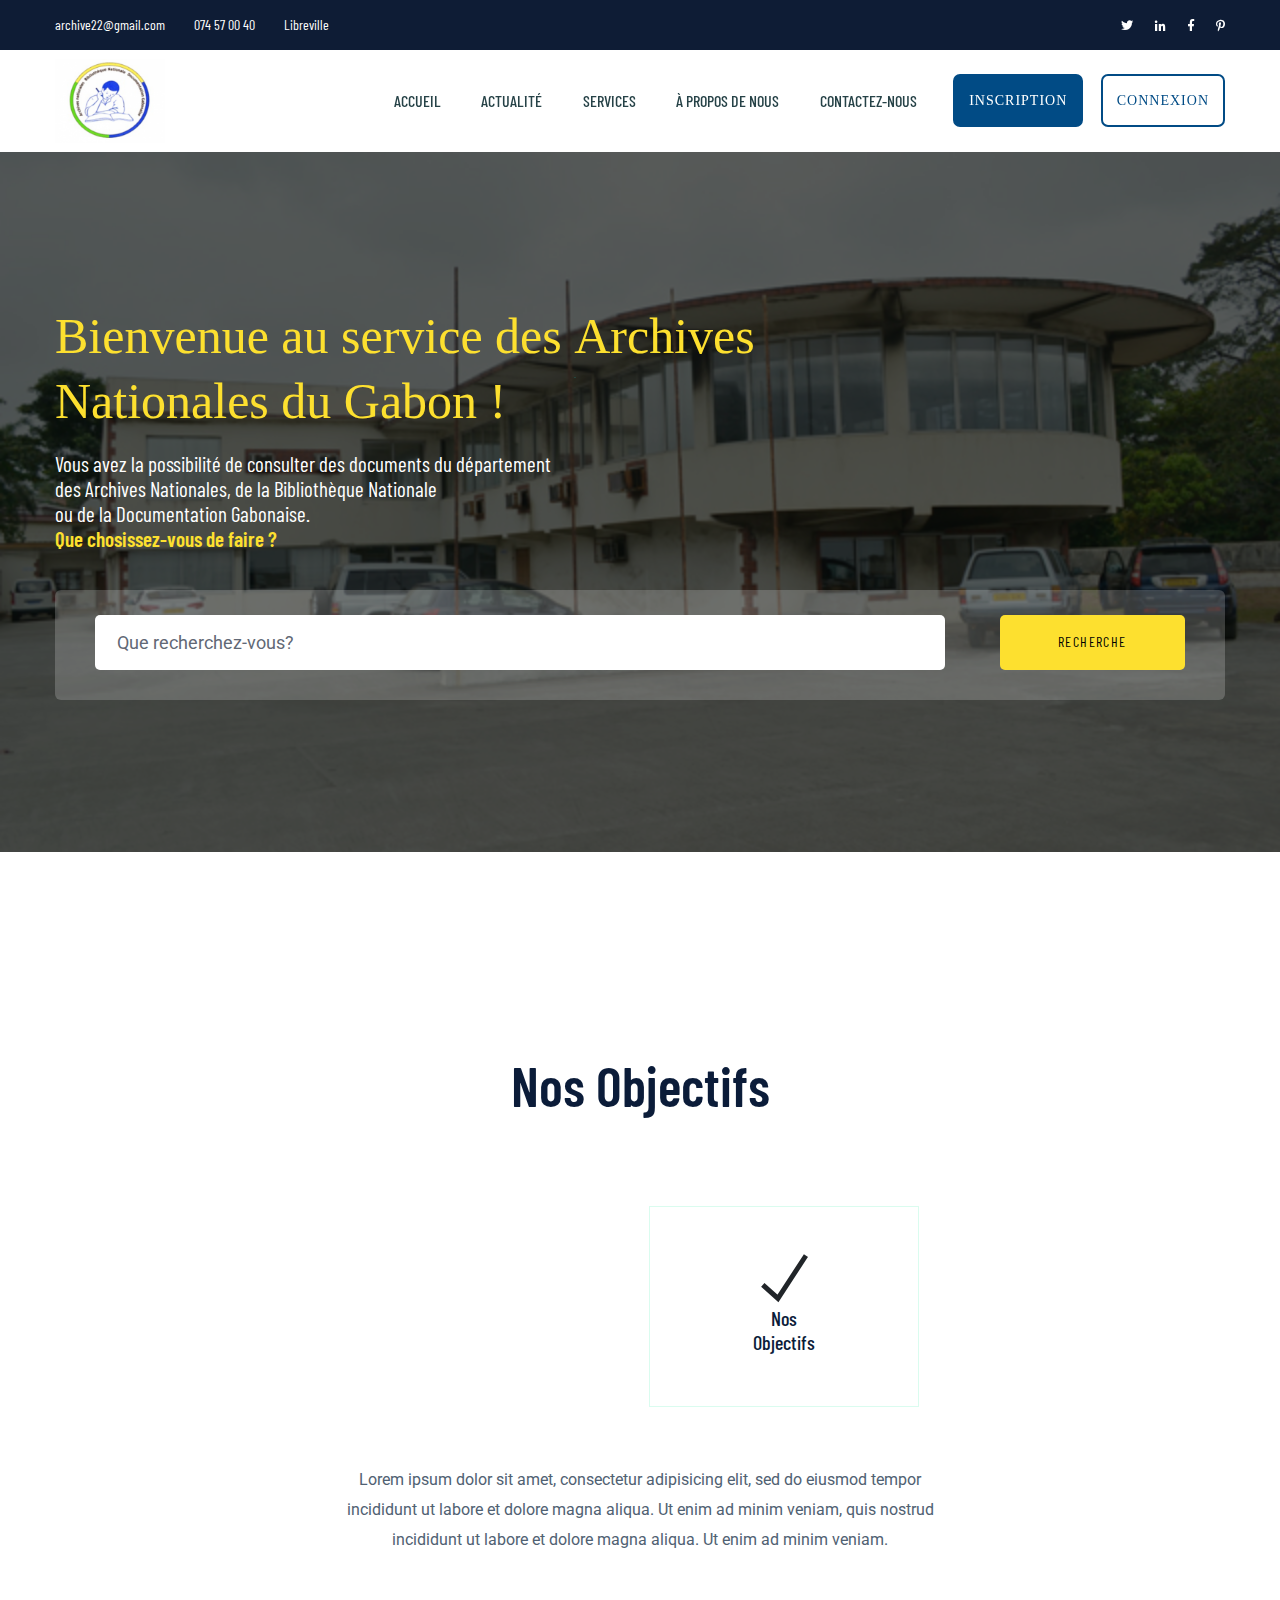
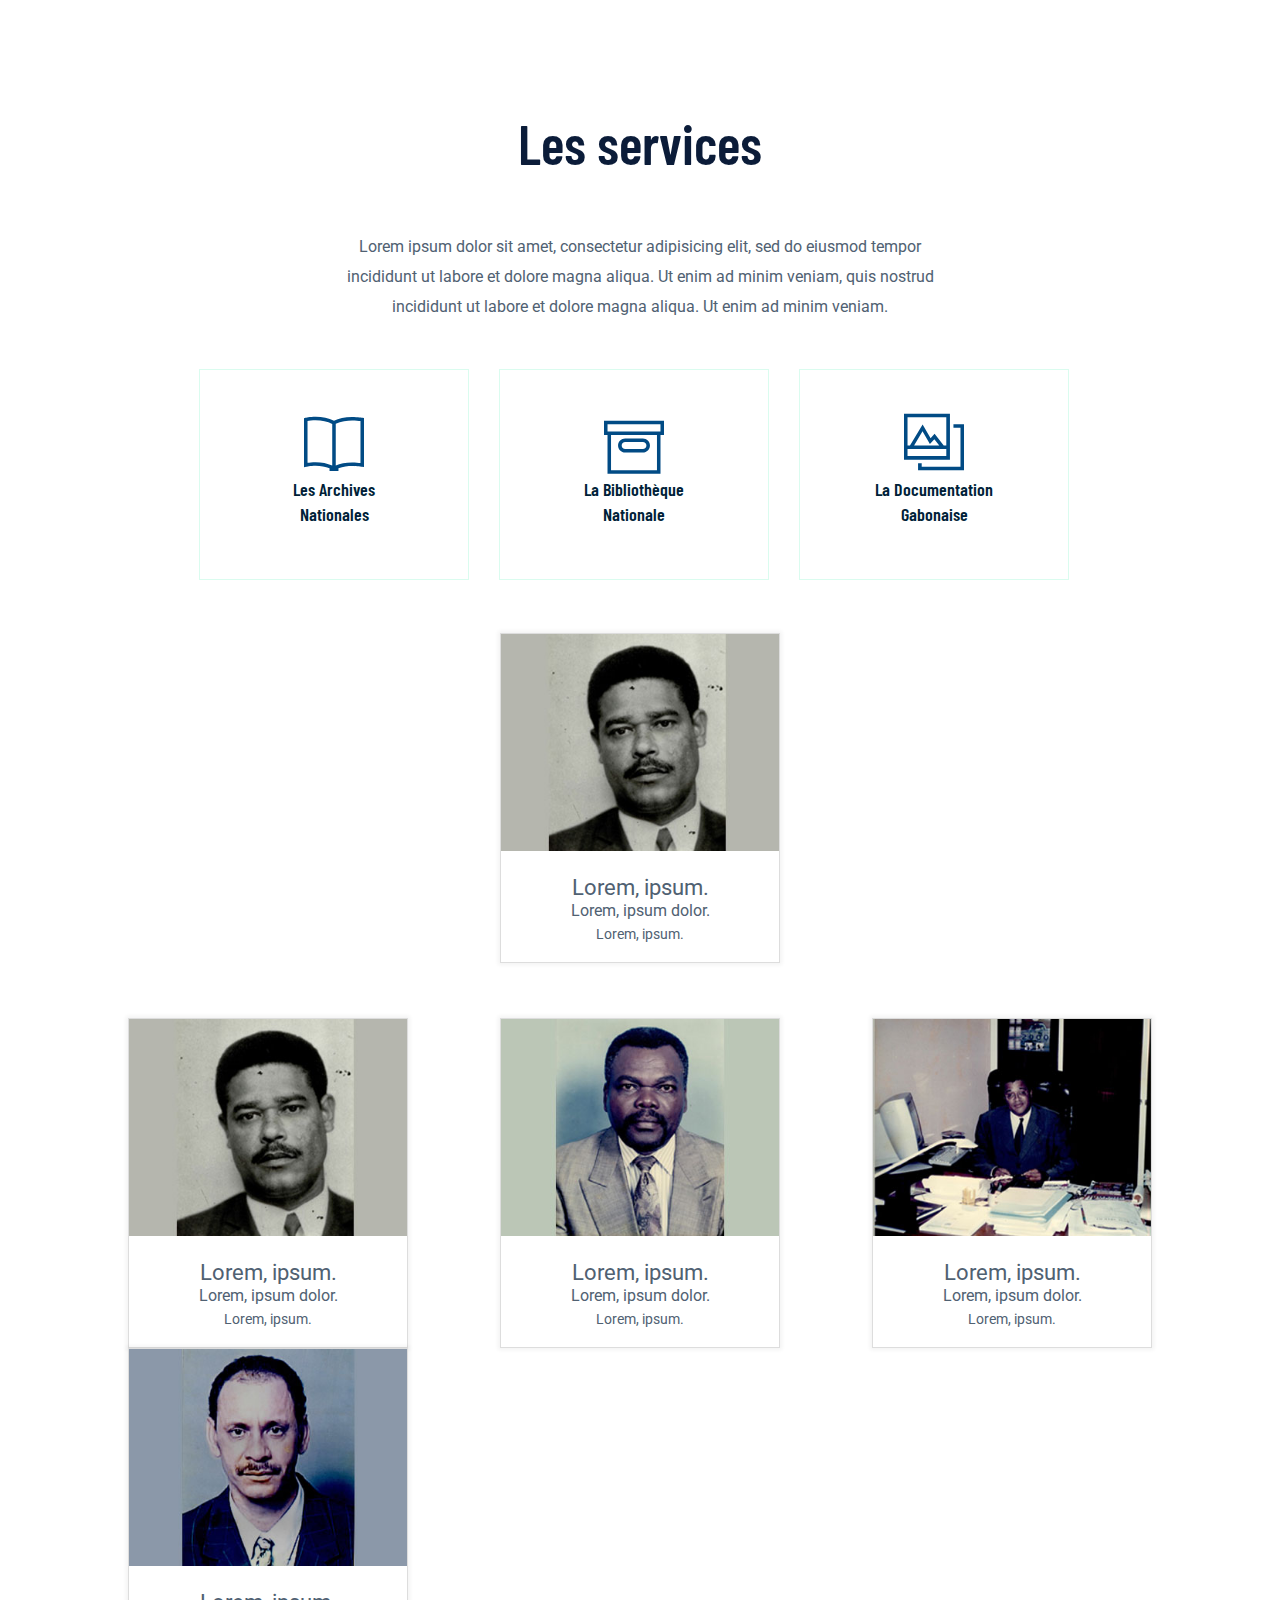
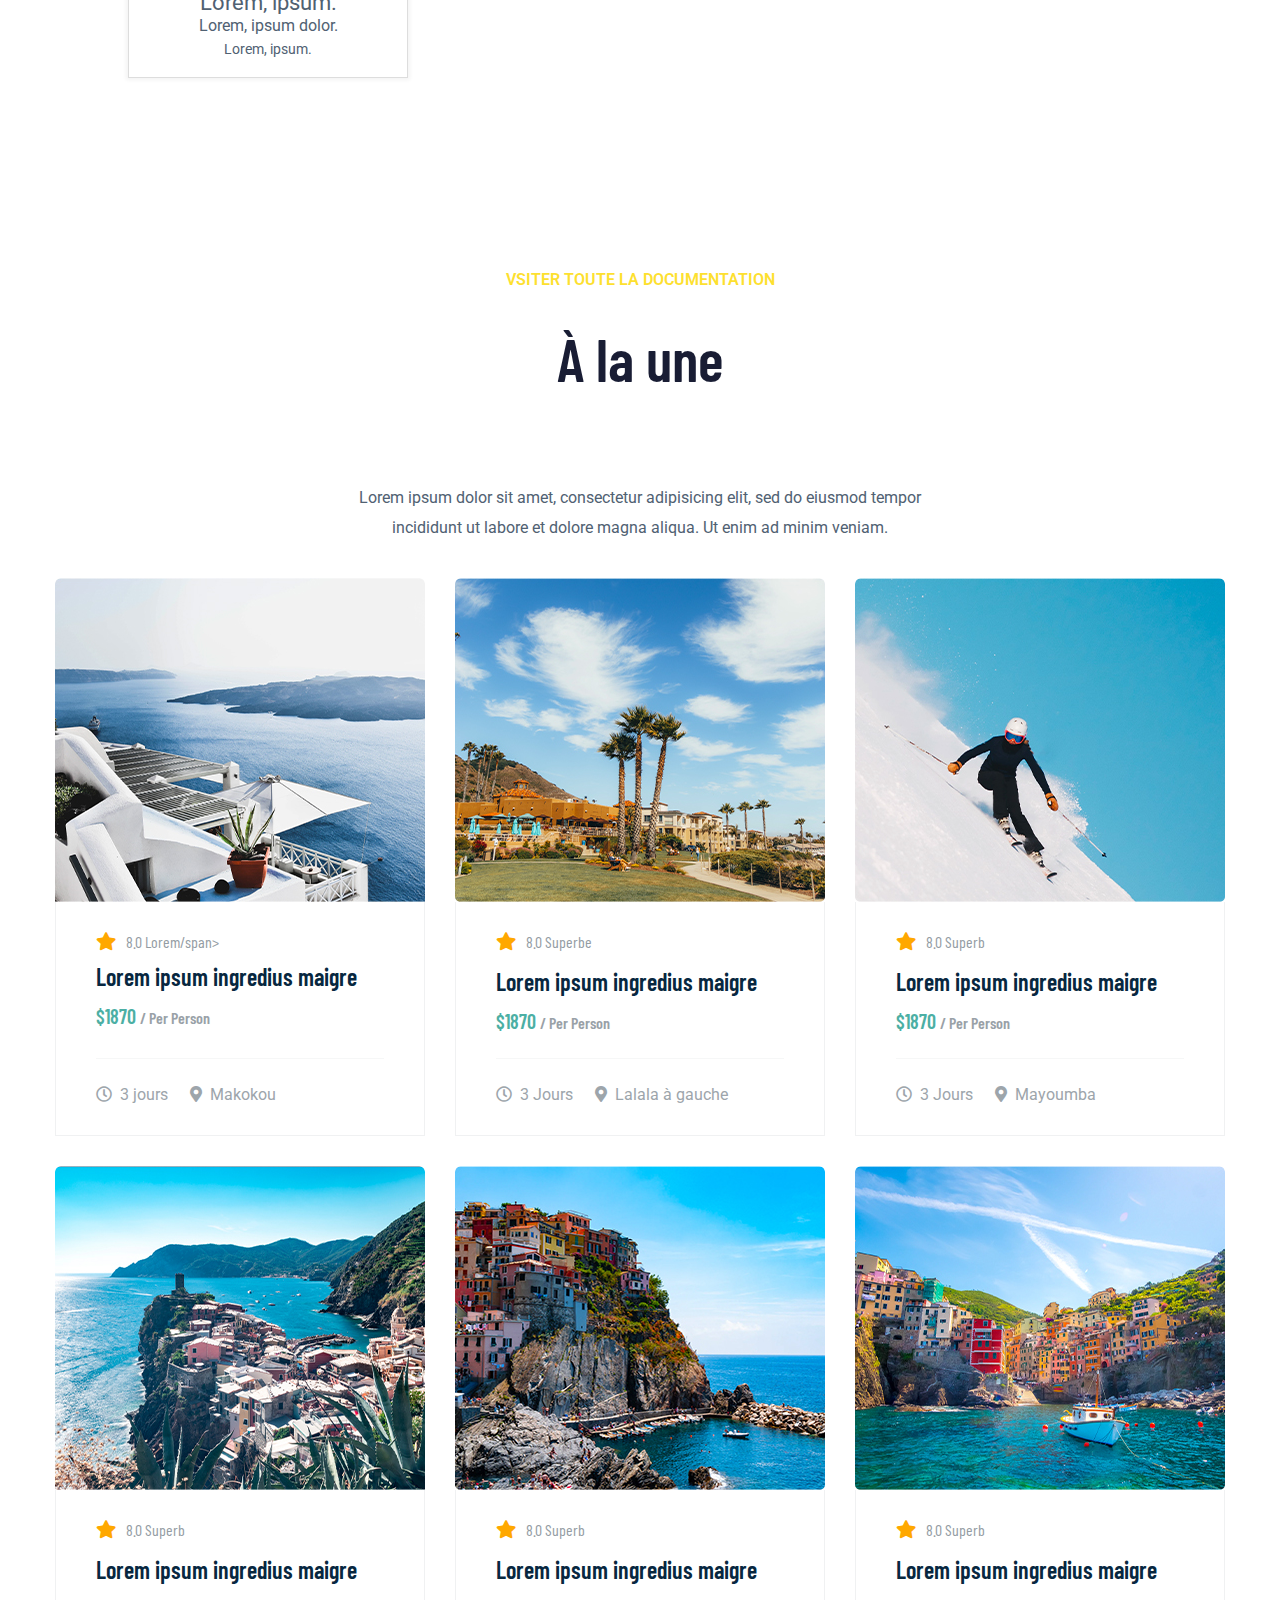
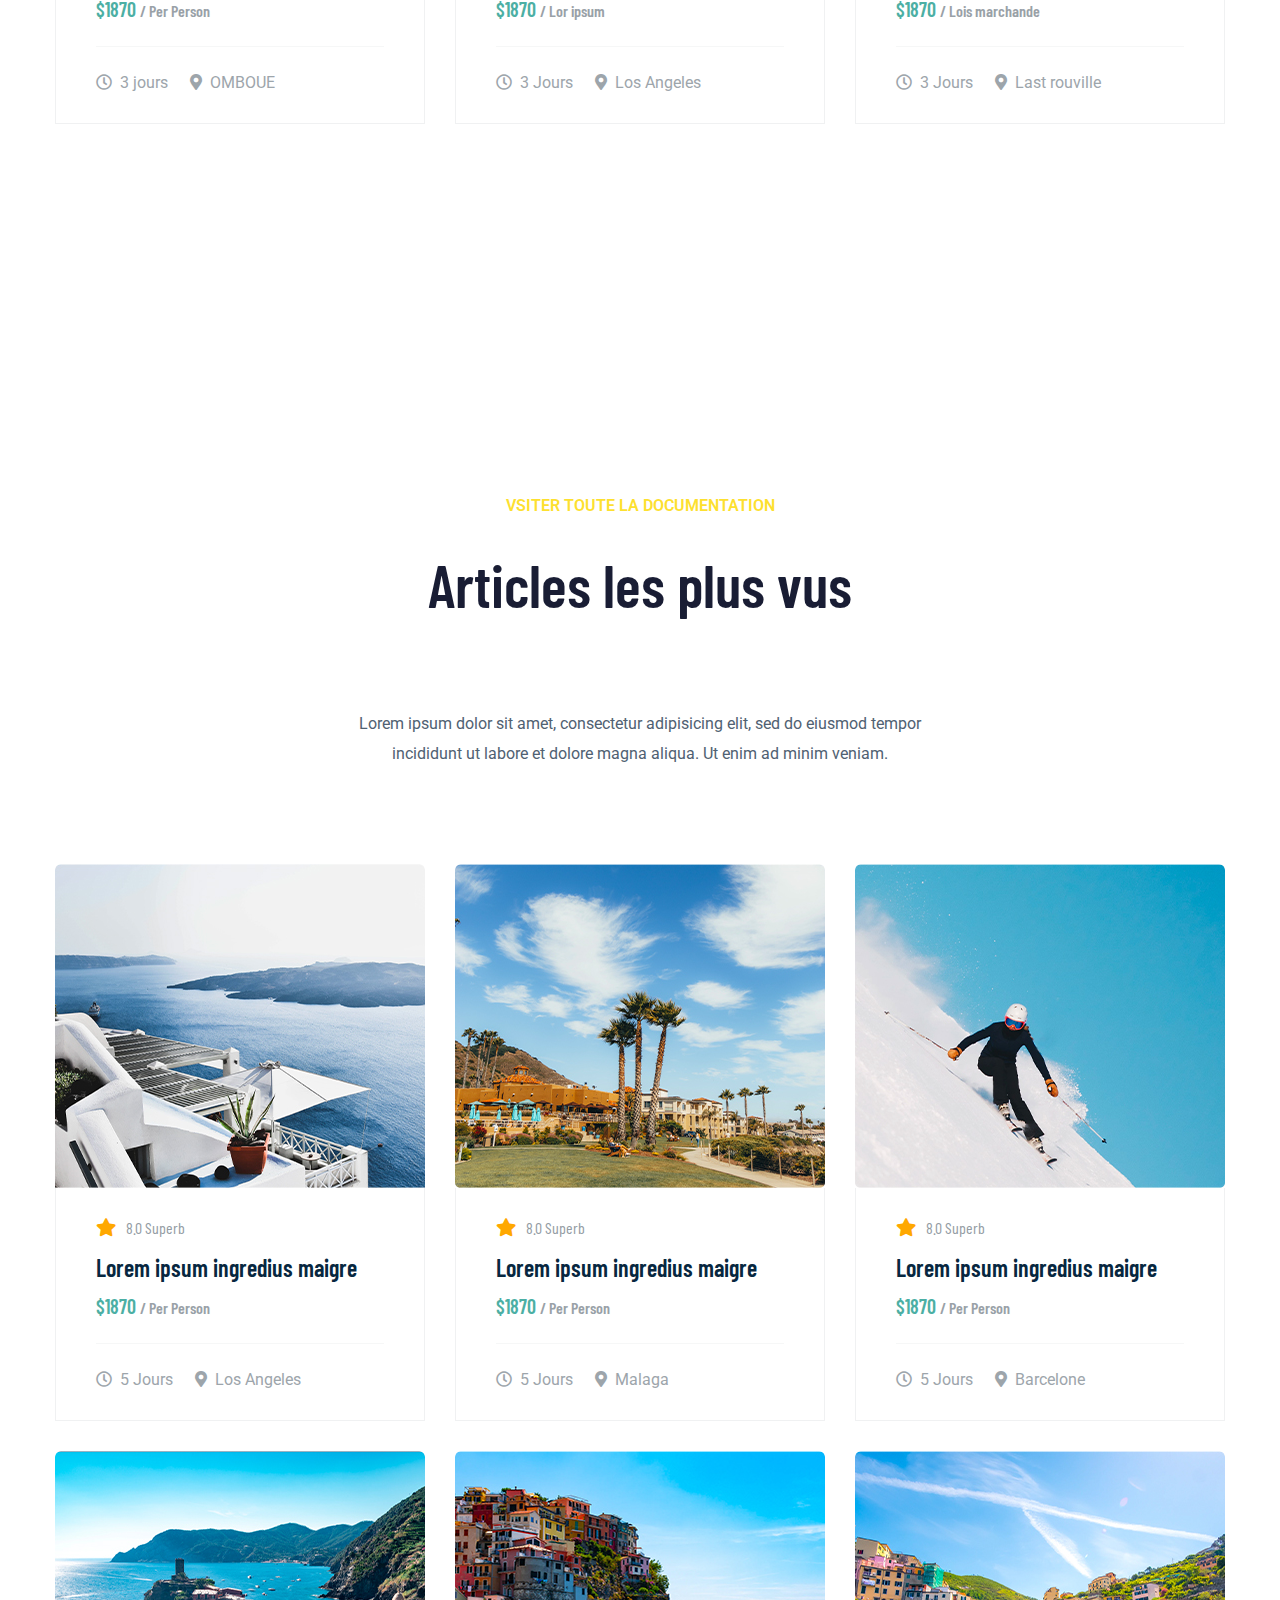
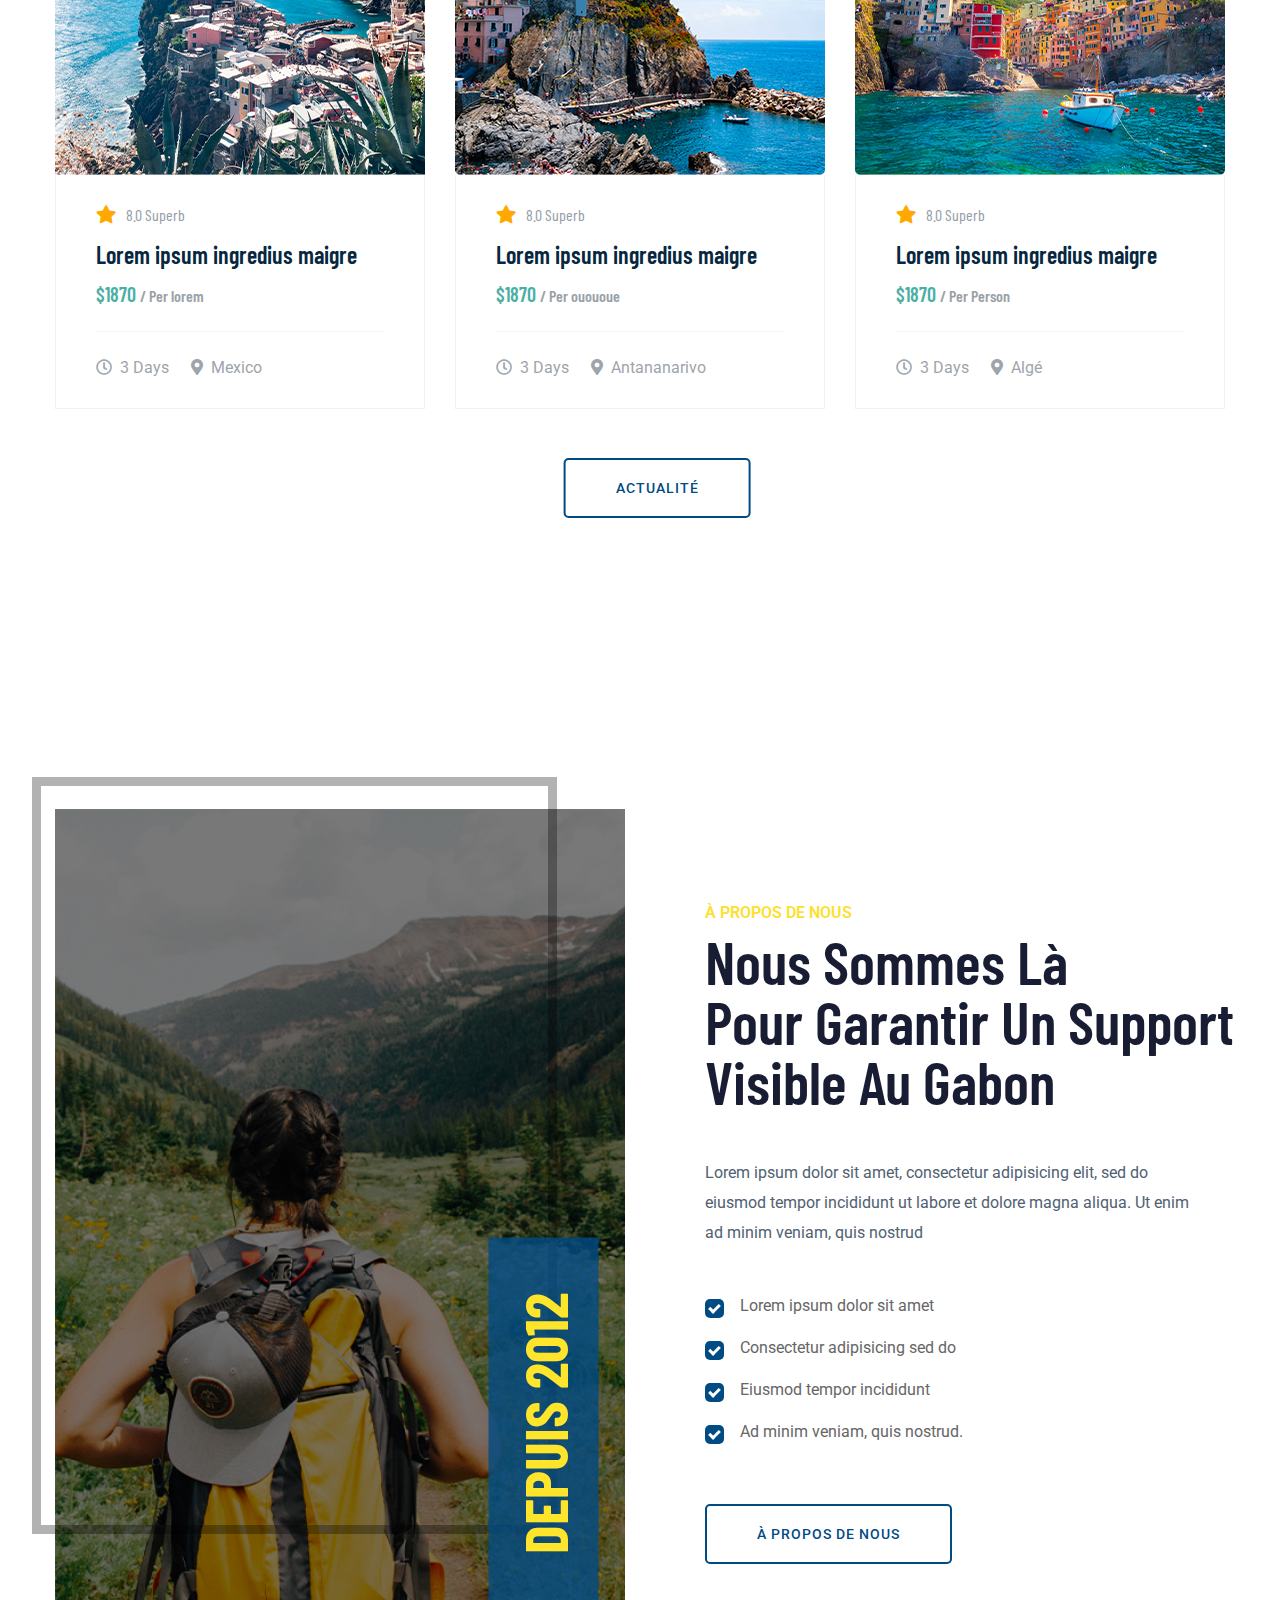
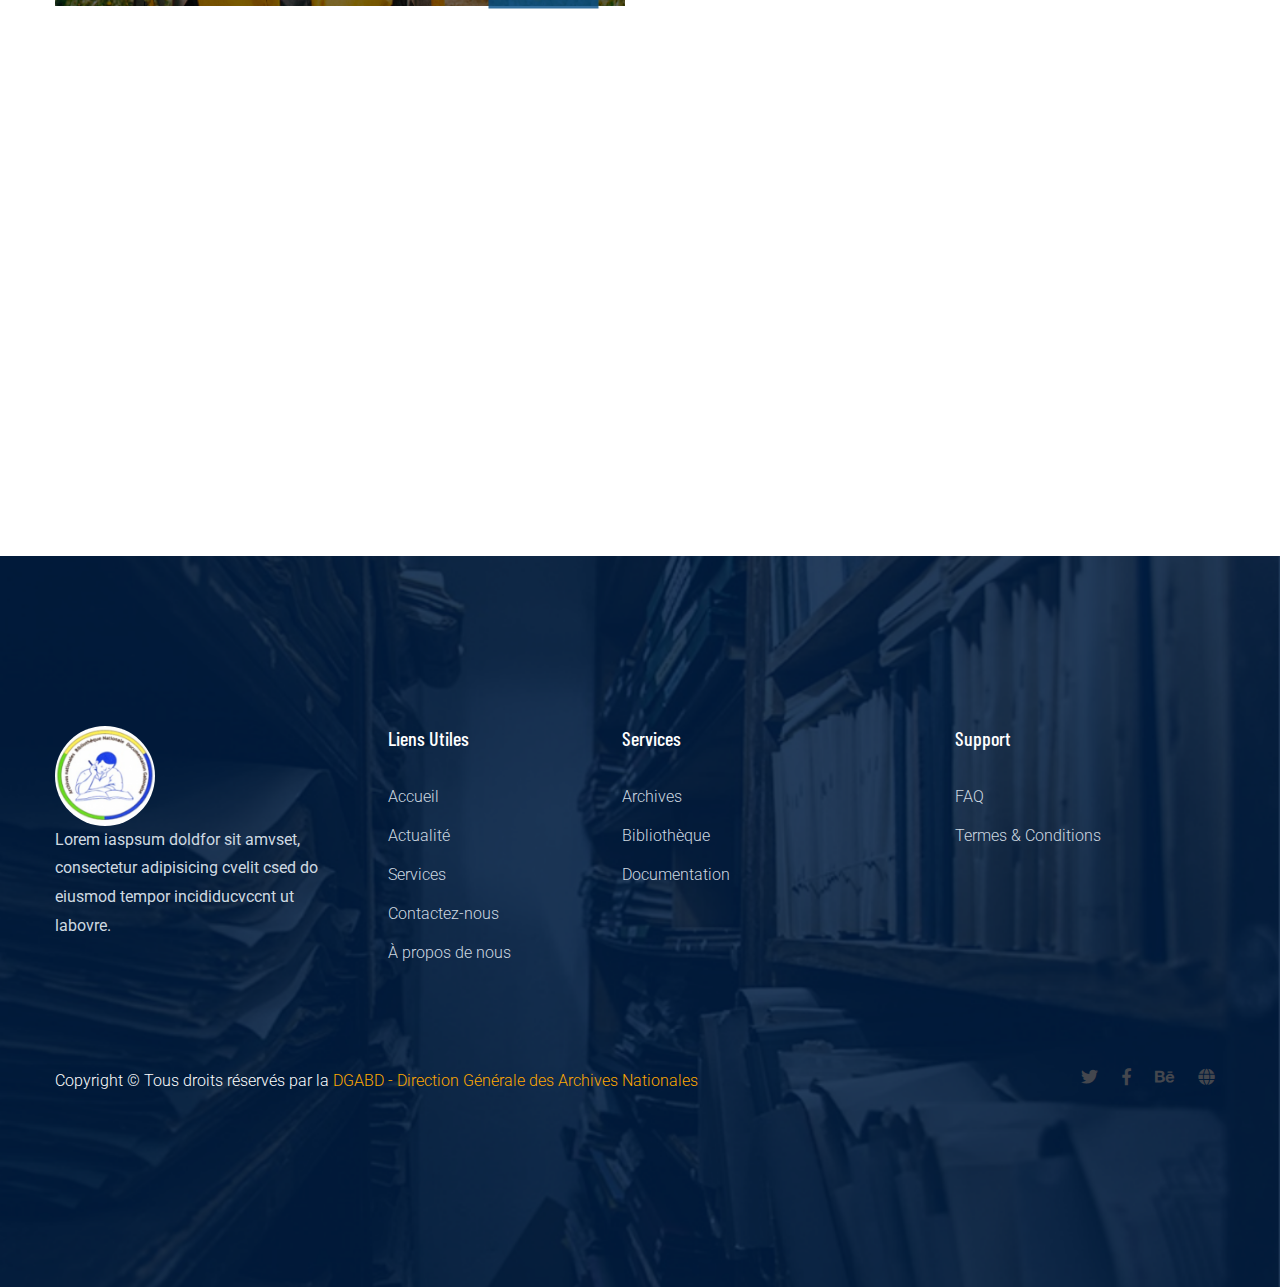
==== commit 0209e9bf: "ajout des images des dg" ====
--- a/index.html
+++ b/index.html
@@ -1,6 +1,5 @@
-
 <!doctype html>
-<html class="no-js" lang="zxx" >
+<html class="no-js" lang="zxx">
 
 <head>
     <meta charset="utf-8">
@@ -27,6 +26,7 @@
 
     <!-- CSS William -->
     <link rel="stylesheet" href="dgabd.css">
+    <link rel="stylesheet" href="assets/css/directeur.css">
 </head>
 
 <body>
@@ -47,8 +47,13 @@
                         <div class="row">
                             <div class="col-xl-9 col-lg-9 col-md-9">
                                 <div class="hero__caption  ">
-                                    <h1 class='text-header-banner'>Bienvenue au service des  <span>Archives Nationales du Gabon !</span> </h1>
-                                    <p style="font-size: 17px;" class="text-p-banner">Vous avez la possibilité de consulter des documents du département <br> des Archives Nationales, de la Bibliothèque Nationale <br> ou de la Documentation Gabonaise. <br> <span style="color: rgb(253, 224, 47); font-weight: 600; ">Que choisissez-vous de faire ?</span> </p>
+                                    <h1 class='text-header-banner'>Bienvenue au service des <span>Archives Nationales du
+                                            Gabon !</span> </h1>
+                                    <p style="font-size: 21px;">Vous avez la possibilité de consulter des documents du
+                                        département <br> des Archives Nationales, de la Bibliothèque Nationale <br> ou
+                                        de la Documentation Gabonaise. <br> <span
+                                            style="color: rgb(253, 224, 47); font-weight: 600; ">Que chosissez-vous de
+                                            faire ?</span> </p>
                                 </div>
                             </div>
                         </div>
@@ -84,42 +89,43 @@
 
         <!-- start objectifs -->
         <div class="our-services servic-padding">
-            <h1 class="nosObjectifs" style="text-align:center ; font-size: 55px; font-weight: 600;">Nos Objectifs</h1> <br> <br>
-                <div class="row d-flex justify-contnet-center ">
+            <h1 style="text-align:center ; font-size: 55px; font-weight: 600;">Nos Objectifs</h1> <br> <br>
+            <div class="container services-section">
+                <div class="row d-flex justify-contnet-center">
 
                     <div class="col-xl-3 col-lg-3 col-md-3 col-sm-6 cadreobjectif">
                         <div class="single-services text-center mb-30">
-                            <div class="ti-check"  style="font-size: 55px; font-weight: 600;"></span>
+                            <div class="ti-check" style="font-size: 55px; font-weight: 600;"></span>
                             </div>
                             <div class="objectifs">
                                 <h5>Nos<br>Objectifs</h5>
                             </div>
                         </div>
                     </div>
-                  
-                </div>
-            </div>
-            <p class="objectif-p-section text-paragraph" >
+
+                </div>
+            </div>
+            <p class="objectif-p-section">
                 Lorem ipsum dolor sit amet, consectetur adipisicing elit, sed do eiusmod tempor <br>
                 incididunt ut labore et dolore magna aliqua. Ut enim ad minim veniam, quis nostrud <br>
                 incididunt ut labore et dolore magna aliqua. Ut enim ad minim veniam.
             </p>
-            
+
         </div>
         <!-- end objectifs -->
 
         <!-- Our Services Start -->
         <div class="our-services servic-padding">
-            <h1 class="nosServices" style="text-align:center ; font-size: 55px; font-weight: 600;">Nos services</h1> <br> <br>
-            <p class="services-p-section text-paragraph">
+            <h1 style="text-align:center ; font-size: 55px; font-weight: 600;">Les services</h1> <br> <br>
+            <p class="services-p-section">
                 Lorem ipsum dolor sit amet, consectetur adipisicing elit, sed do eiusmod tempor <br>
                 incididunt ut labore et dolore magna aliqua. Ut enim ad minim veniam, quis nostrud <br>
                 incididunt ut labore et dolore magna aliqua. Ut enim ad minim veniam.
             </p>
-            <div class="container services-section services-section-mobile">
-                <div class="row d-flex justify-content-center .parent-c.o">
-                    
-                    <div class="col-xl-3 col-lg-3 col-md-3 col-sm-6 services-cadre-mobile">
+            <div class="container services-section">
+                <div class="row d-flex justify-contnet-center">
+
+                    <div class="col-xl-3 col-lg-3 col-md-3 col-sm-6">
                         <a href="./archives.html">
                             <div class="single-services text-center mb-30 ">
                                 <div class="services-ion">
@@ -128,35 +134,35 @@
                                 <div class="services-cap">
                                     <h5>Les Archives <br>Nationales</h5>
                                 </div>
-                        </div>
+                            </div>
                         </a>
-                        
-                    </div>
-                    <div class="col-xl-3 col-lg-3 col-md-3 col-sm-6 services-cadre-mobile ">
+
+                    </div>
+                    <div class="col-xl-3 col-lg-3 col-md-3 col-sm-6 ">
                         <a href="./bibliotheque.html">
-                           <div class="single-services text-center mb-30">
+                            <div class="single-services text-center mb-30">
                                 <div class="services-ion">
                                     <span class="ti-archive"></span>
                                 </div>
                                 <div class="services-cap">
                                     <h5>La Bibliothèque<br>Nationale</h5>
                                 </div>
-                        </div> 
+                            </div>
                         </a>
-                        
-                    </div>
-                    <div class="col-xl-3 col-lg-3 col-md-3 col-sm-6 services-cadre-mobile">
+
+                    </div>
+                    <div class="col-xl-3 col-lg-3 col-md-3 col-sm-6">
                         <a href="./documentation.html">
-                           <div class="single-services text-center mb-30">
+                            <div class="single-services text-center mb-30">
                                 <div class="services-ion">
                                     <span class="ti-gallery"></span>
                                 </div>
                                 <div class="services-cap">
                                     <h5>La Documentation<br>Gabonaise</h5>
                                 </div>
-                            </div> 
+                            </div>
                         </a>
-                        
+
                     </div>
                     <!-- <div class="col-xl-3 col-lg-3 col-md-3 col-sm-6">
                         <div class="single-services text-center mb-30">
@@ -172,6 +178,64 @@
             </div>
         </div>
         <!-- Our Services End -->
+        <!-- section DG -->
+        <div class="directeurs">
+            <div class="sect sect1">
+                <div class="carte_direct cd1">
+                    <div class="img_direct">
+                        <img src="assets/img/directeurs/dg1.jpg" alt="">
+                    </div>
+                    <div class="texte_direct">
+                        <p class="nom">Lorem, ipsum.</p>
+                        <p class="poste">Lorem, ipsum dolor.</p>
+                        <p class="date">Lorem, ipsum.</p>
+                    </div>
+                </div>
+            </div>
+            <div class="sect sect2">
+                <div class="carte_direct cd1">
+                    <div class="img_direct">
+                        <img src="assets/img/directeurs/dg1.jpg" alt="">
+                    </div>
+                    <div class="texte_direct">
+                        <p class="nom">Lorem, ipsum.</p>
+                        <p class="poste">Lorem, ipsum dolor.</p>
+                        <p class="date">Lorem, ipsum.</p>
+                    </div>
+                </div>
+                <div class="carte_direct cd2">
+                    <div class="img_direct">
+                        <img src="assets/img/directeurs/dg2.jpg" alt="">
+                    </div>
+                    <div class="texte_direct">
+                        <p class="nom">Lorem, ipsum.</p>
+                        <p class="poste">Lorem, ipsum dolor.</p>
+                        <p class="date">Lorem, ipsum.</p>
+                    </div>
+                </div>
+                <div class="carte_direct cd3">
+                    <div class="img_direct">
+                        <img src="assets/img/directeurs/dg3.jpg" alt="">
+                    </div>
+                    <div class="texte_direct">
+                        <p class="nom">Lorem, ipsum.</p>
+                        <p class="poste">Lorem, ipsum dolor.</p>
+                        <p class="date">Lorem, ipsum.</p>
+                    </div>
+                </div>
+                <div class="carte_direct cd4">
+                    <div class="img_direct">
+                        <img src="assets/img/directeurs/dg4.jpg" alt="">
+                    </div>
+                    <div class="texte_direct">
+                        <p class="nom">Lorem, ipsum.</p>
+                        <p class="poste">Lorem, ipsum dolor.</p>
+                        <p class="date">Lorem, ipsum.</p>
+                    </div>
+                </div>
+            </div>
+        </div>
+        <!-- fin section DG -->
         <!-- Favourite Places Start -->
         <div class="favourite-place place-padding">
             <div class="container">
@@ -179,9 +243,10 @@
                 <div class="row">
                     <div class="col-lg-12">
                         <div class="section-tittle text-center">
-                            <span style="color:rgb(5, 11, 95) ;font-weight: 600; padding-bottom: 30px;">VSITER TOUTE LA DOCUMENTATION</span>
-                            <h2 class="laUne" style="padding-bottom: 0px;">À la une</h2>
-                            <p class="services-p-section text-paragraph" style="padding-bottom: 20px;">
+                            <span style="color:rgb(253, 224, 47) ;font-weight: 600; padding-bottom: 30px;">VSITER TOUTE
+                                LA DOCUMENTATION</span>
+                            <h2 style="padding-bottom: 0px;">À la une</h2>
+                            <p class="services-p-section" style="padding-bottom: 20px;">
                                 Lorem ipsum dolor sit amet, consectetur adipisicing elit, sed do eiusmod tempor <br>
                                 incididunt ut labore et dolore magna aliqua. Ut enim ad minim veniam.
                             </p>
@@ -197,8 +262,8 @@
                             <div class="place-cap">
                                 <div class="place-cap-top">
                                     <span><i class="fas fa-star"></i><span>8.0 Lorem/span> </span>
-                                    <h3><a href="#">Lorem ipsum ingredius maigre</a></h3>
-                                    <p class="dolor">$1870 <span>/ Per Person</span></p>
+                                        <h3><a href="#">Lorem ipsum ingredius maigre</a></h3>
+                                        <p class="dolor">$1870 <span>/ Per Person</span></p>
                                 </div>
                                 <div class="place-cap-bottom">
                                     <ul>
@@ -303,7 +368,7 @@
                                 <div class="place-cap-bottom">
                                     <ul>
                                         <li><i class="far fa-clock"></i>3 Jours</li>
-                                        <li><i class="fas fa-map-marker-alt"></i>Lastrouville</li>
+                                        <li><i class="fas fa-map-marker-alt"></i>Last rouville</li>
                                     </ul>
                                 </div>
                             </div>
@@ -318,20 +383,20 @@
             <div class="container">
                 <!-- Section Tittle -->
                 <div class="row">
-                    <div class="col-lg-12 sec-button">
+                    <div class="col-lg-12">
                         <div class="section-tittle text-center">
-                            <span style="color:rgb(5, 11, 95) ; font-weight: 600; padding-bottom: 30px;">VSITER TOUTE LA DOCUMENTATION</span>
-                            <h2 class="plusVus">Articles les plus vus</h2>
-                            <p class="services-p-section text-paragraph" style="padding-bottom: 20px;">
+                            <span style="color:rgb(253, 224, 47) ; font-weight: 600; padding-bottom: 30px;">VSITER TOUTE
+                                LA DOCUMENTATION</span>
+                            <h2>Articles les plus vus</h2>
+                            <p class="services-p-section" style="padding-bottom: 20px;">
                                 Lorem ipsum dolor sit amet, consectetur adipisicing elit, sed do eiusmod tempor <br>
                                 incididunt ut labore et dolore magna aliqua. Ut enim ad minim veniam.
                             </p>
                         </div>
-                        
-                    </div>
-
-                    
-                    
+
+                    </div>
+                    <a style="transform:translate(280%, 2090%) ;" href="./actualite.html"
+                        class="btn border-btn">Actualité</a>
                 </div>
                 <div class="row">
                     <div class="col-xl-4 col-lg-4 col-md-6">
@@ -454,26 +519,20 @@
                             </div>
                         </div>
                     </div>
-                    <div class="actu-btn-parent">
-                         <div class="actu-div">
-                            <a  href="./actualite.html" class="btn border-btn actu-button">Actualité</a> 
-                        </div>
-                    </div>
-                   
                 </div>
             </div>
         </div>
         <!-- Favourite Places End -->
         <!-- Support Company Start-->
         <div class="support-company-area support-padding fix">
-            
+
             <div class="container">
                 <div class="row align-items-center">
                     <div class="col-xl-6 col-lg-6">
                         <div class="support-location-img mb-50">
-                            <div  class="contact-img"></div>
+                            <div class="contact-img"></div>
                             <img src="assets/img/service/support-img.jpg" alt="">
-                            
+
                             <div class="support-img-cap">
                                 <span>Depuis 2012</span>
                             </div>
@@ -487,7 +546,7 @@
                                 <h2>Nous Sommes Là <br>Pour Garantir Un Support Visible Au Gabon</h2>
                             </div>
                             <div class="support-caption">
-                                <p class="text-paragraph">Lorem ipsum dolor sit amet, consectetur adipisicing elit, sed do eiusmod tempor
+                                <p>Lorem ipsum dolor sit amet, consectetur adipisicing elit, sed do eiusmod tempor
                                     incididunt ut labore et dolore magna aliqua. Ut enim ad minim veniam, quis nostrud
                                 </p>
                                 <div class="select-suport-items">
@@ -515,7 +574,143 @@
                 </div>
             </div>
         </div>
-        
+        <!-- Support Company End-->
+        <!-- Testimonial Start -->
+        <!-- Testimonial Start -->
+        <!-- <div class="testimonial-area testimonial-padding" data-background="assets/img/testmonial/testimonial_bg.jpg">
+            <div class="container ">
+                <div class="row d-flex justify-content-center">
+                    <div class="col-xl-11 col-lg-11 col-md-9">
+                        <div class="h1-testimonial-active"> -->
+        <!-- Single Testimonial -->
+        <!-- <div class="single-testimonial text-center"> -->
+        <!-- Testimonial Content -->
+        <!-- <div class="testimonial-caption ">
+                                    <div class="testimonial-top-cap">
+                                        <img src="assets/img/icon/testimonial.png" alt="">
+                                        <p>Logisti Group is a representative logistics operator providing full range of ser
+                                            of customs clearance and transportation worl.</p>
+                                    </div> -->
+        <!-- founder -->
+        <!-- <div class="testimonial-founder d-flex align-items-center justify-content-center">
+                                        <div class="founder-img">
+                                            <img src="assets/img/testmonial/Homepage_testi.png" alt="">
+                                        </div>
+                                        <div class="founder-text">
+                                            <span>Jessya Inn</span>
+                                            <p>Co Founder</p>
+                                        </div>
+                                    </div>
+                                </div>
+                            </div> -->
+        <!-- Single Testimonial -->
+        <!-- <div class="single-testimonial text-center"> -->
+        <!-- Testimonial Content -->
+        <!-- <div class="testimonial-caption ">
+                                    <div class="testimonial-top-cap">
+                                        <img src="assets/img/icon/testimonial.png" alt="">
+                                        <p>Logisti Group is a representative logistics operator providing full range of ser
+                                            of customs clearance and transportation worl.</p>
+                                    </div> -->
+        <!-- founder -->
+        <!-- <div class="testimonial-founder d-flex align-items-center justify-content-center">
+                                        <div class="founder-img">
+                                            <img src="assets/img/testmonial/Homepage_testi.png" alt="">
+                                        </div>
+                                        <div class="founder-text">
+                                            <span>Jessya Inn</span>
+                                            <p>Co Founder</p>
+                                        </div>
+                                    </div>
+                                </div>
+                            </div>
+                        </div>
+                    </div>
+                </div>
+            </div>
+        </div> -->
+        <!-- Testimonial End -->
+        <!-- Blog Area Start -->
+        <div class="home-blog-area section-padding2">
+            <div class="container">
+                <!-- Section Tittle -->
+                <!-- <div class="row">
+                    <div class="col-lg-12">
+                        <div class="section-tittle text-center">
+                            <span>Dernière actus</span>
+                            <h2>Actualité</h2>
+                        </div>
+                    </div>
+                </div> -->
+                <!-- Favourite Places Start -->
+                <!-- <div class="row">
+                    <div class="col-xl-4 col-lg-4 col-md-6">
+                        <div class="single-place mb-30">
+                            <div class="place-img">
+                                <img src="assets/img/service/services1.jpg" alt="">
+                            </div>
+                            <div class="place-cap">
+                                <div class="place-cap-top">
+                                    <span><i class="fas fa-star"></i><span>8.0 Superb</span> </span>
+                                    <h3><a href="#">The Dark Forest Adventure</a></h3>
+                                    <p class="dolor">$1870 <span>/ Per Person</span></p>
+                                </div>
+                                <div class="place-cap-bottom">
+                                    <ul>
+                                        <li><i class="far fa-clock"></i>3 Days</li>
+                                        <li><i class="fas fa-map-marker-alt"></i>Los Angeles</li>
+                                    </ul>
+                                </div>
+                            </div>
+                        </div>
+                    </div>
+                    <div class="col-xl-4 col-lg-4 col-md-6">
+                        <div class="single-place mb-30">
+                            <div class="place-img">
+                                <img src="assets/img/service/services2.jpg" alt="">
+                            </div>
+                            <div class="place-cap">
+                                <div class="place-cap-top">
+                                    <span><i class="fas fa-star"></i><span>8.0 Superb</span> </span>
+                                    <h3><a href="#">The Dark Forest Adventure</a></h3>
+                                    <p class="dolor">$1870 <span>/ Per Person</span></p>
+                                </div>
+                                <div class="place-cap-bottom">
+                                    <ul>
+                                        <li><i class="far fa-clock"></i>3 Days</li>
+                                        <li><i class="fas fa-map-marker-alt"></i>Los Angeles</li>
+                                    </ul>
+                                </div>
+                            </div>
+                        </div>
+                    </div>
+                    <div class="col-xl-4 col-lg-4 col-md-6">
+                        <div class="single-place mb-30">
+                            <div class="place-img">
+                                <img src="assets/img/service/services3.jpg" alt="">
+                            </div>
+                            <div class="place-cap">
+                                <div class="place-cap-top">
+                                    <span><i class="fas fa-star"></i><span>8.0 Superb</span> </span>
+                                    <h3><a href="#">The Dark Forest Adventure</a></h3>
+                                    <p class="dolor">$1870 <span>/ Per Person</span></p>
+                                </div>
+                                <div class="place-cap-bottom">
+                                    <ul>
+                                        <li><i class="far fa-clock"></i>3 Days</li>
+                                        <li><i class="fas fa-map-marker-alt"></i>Los Angeles</li>
+                                    </ul>
+                                </div>
+                            </div>
+                        </div>
+                    </div>
+                </div>
+            </div> -->
+            </div>
+            <!-- Favourite Places End -->
+        </div>
+        </div>
+        <!-- Blog Area End -->
 
     </main>
     <div id="footer"></div>
@@ -557,7 +752,7 @@
     <script src="./assets/js/plugins.js"></script>
     <script src="./assets/js/main.js"></script>
 
-<!-- Code injected by live-server -->
+    <!-- Code injected by live-server -->
 </body>
 
 </html>--- a/assets/css/directeur.css
+++ b/assets/css/directeur.css
@@ -0,0 +1,62 @@
+.directeurs {
+    max-width: 80%;
+    min-width: 500px;
+    width: 100%;
+    margin: 20px auto;
+}
+
+.img_direct {
+    width: 100%;
+    height: 230px;
+    overflow: hidden;
+}
+
+.sect {
+    width: 100%;
+    min-height: 400px;
+}
+
+.carte_direct {
+    width: 280px;
+    height: 330px;
+    border: solid 1px #ddd;
+    box-shadow: 0 0 4px 2px rgba(0, 0, 0, 0.052);
+    transition: .5s;
+}
+
+.carte_direct:hover {
+    transform: scale(1.1);
+}
+
+.carte_direct img {
+    width: 100%;
+}
+
+.sect1 {
+    display: flex;
+    flex-flow: row wrap;
+    justify-content: center;
+    align-items: center;
+    margin-bottom: 20px;
+}
+
+.sect2 {
+    display: flex;
+    flex-flow: row wrap;
+    justify-content: space-between;
+    align-items: center;
+}
+
+.sect p {
+    line-height: 8px;
+    text-align: center;
+}
+
+.sect .nom {
+    font-size: 22px;
+    margin-top: 20px;
+}
+
+.date {
+    font-size: 14px;
+}